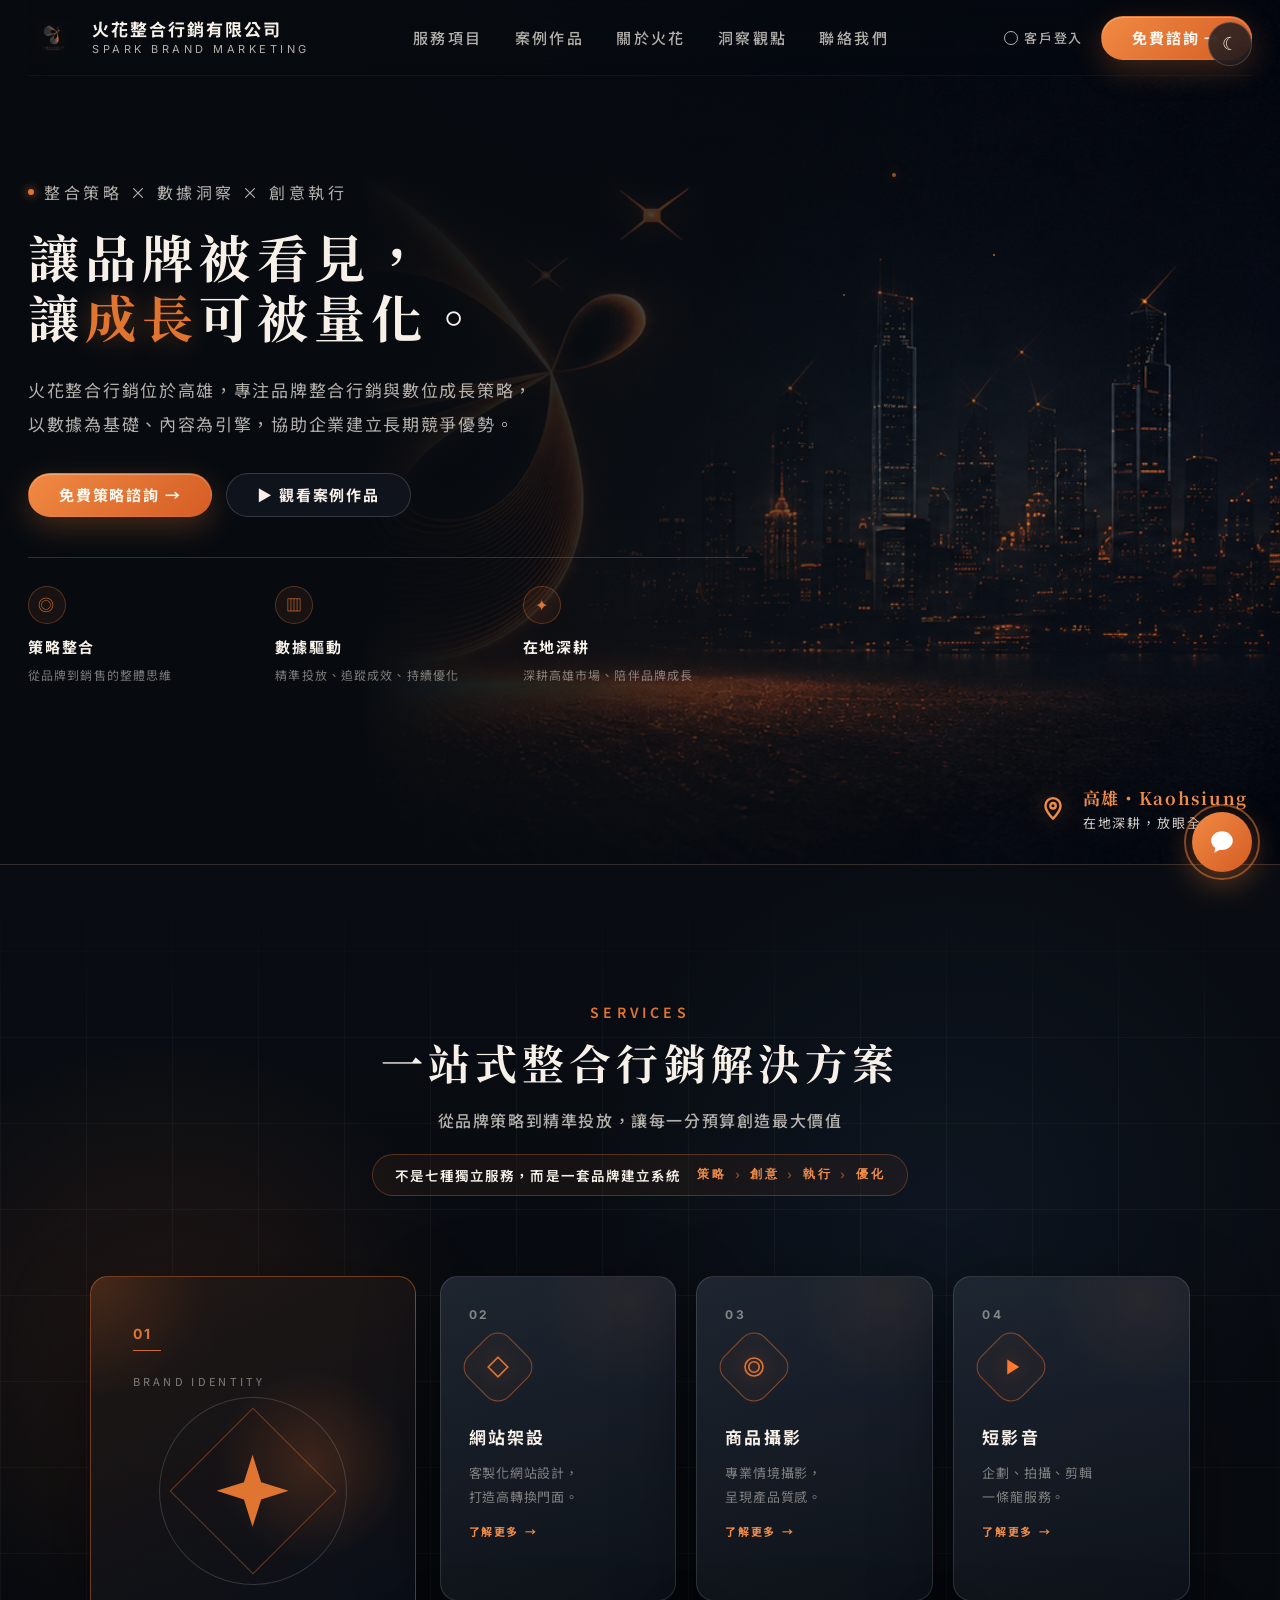
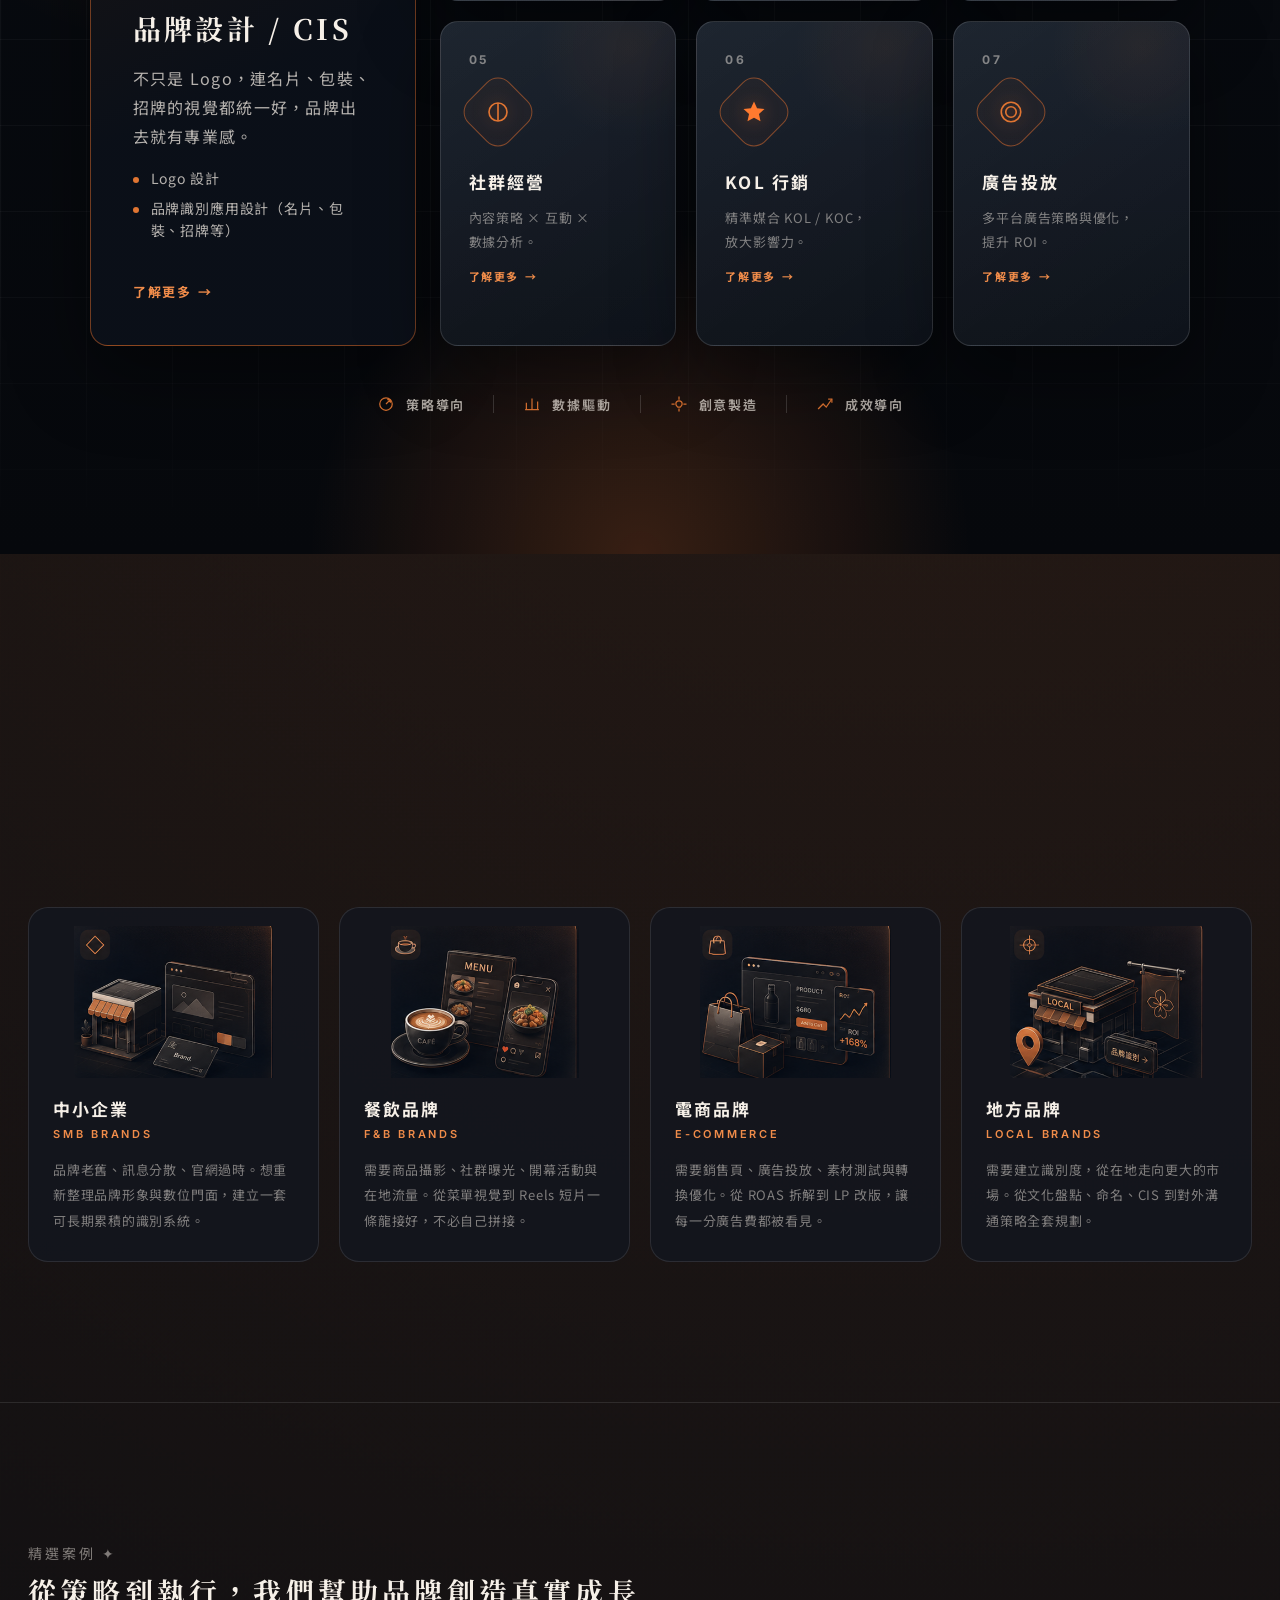
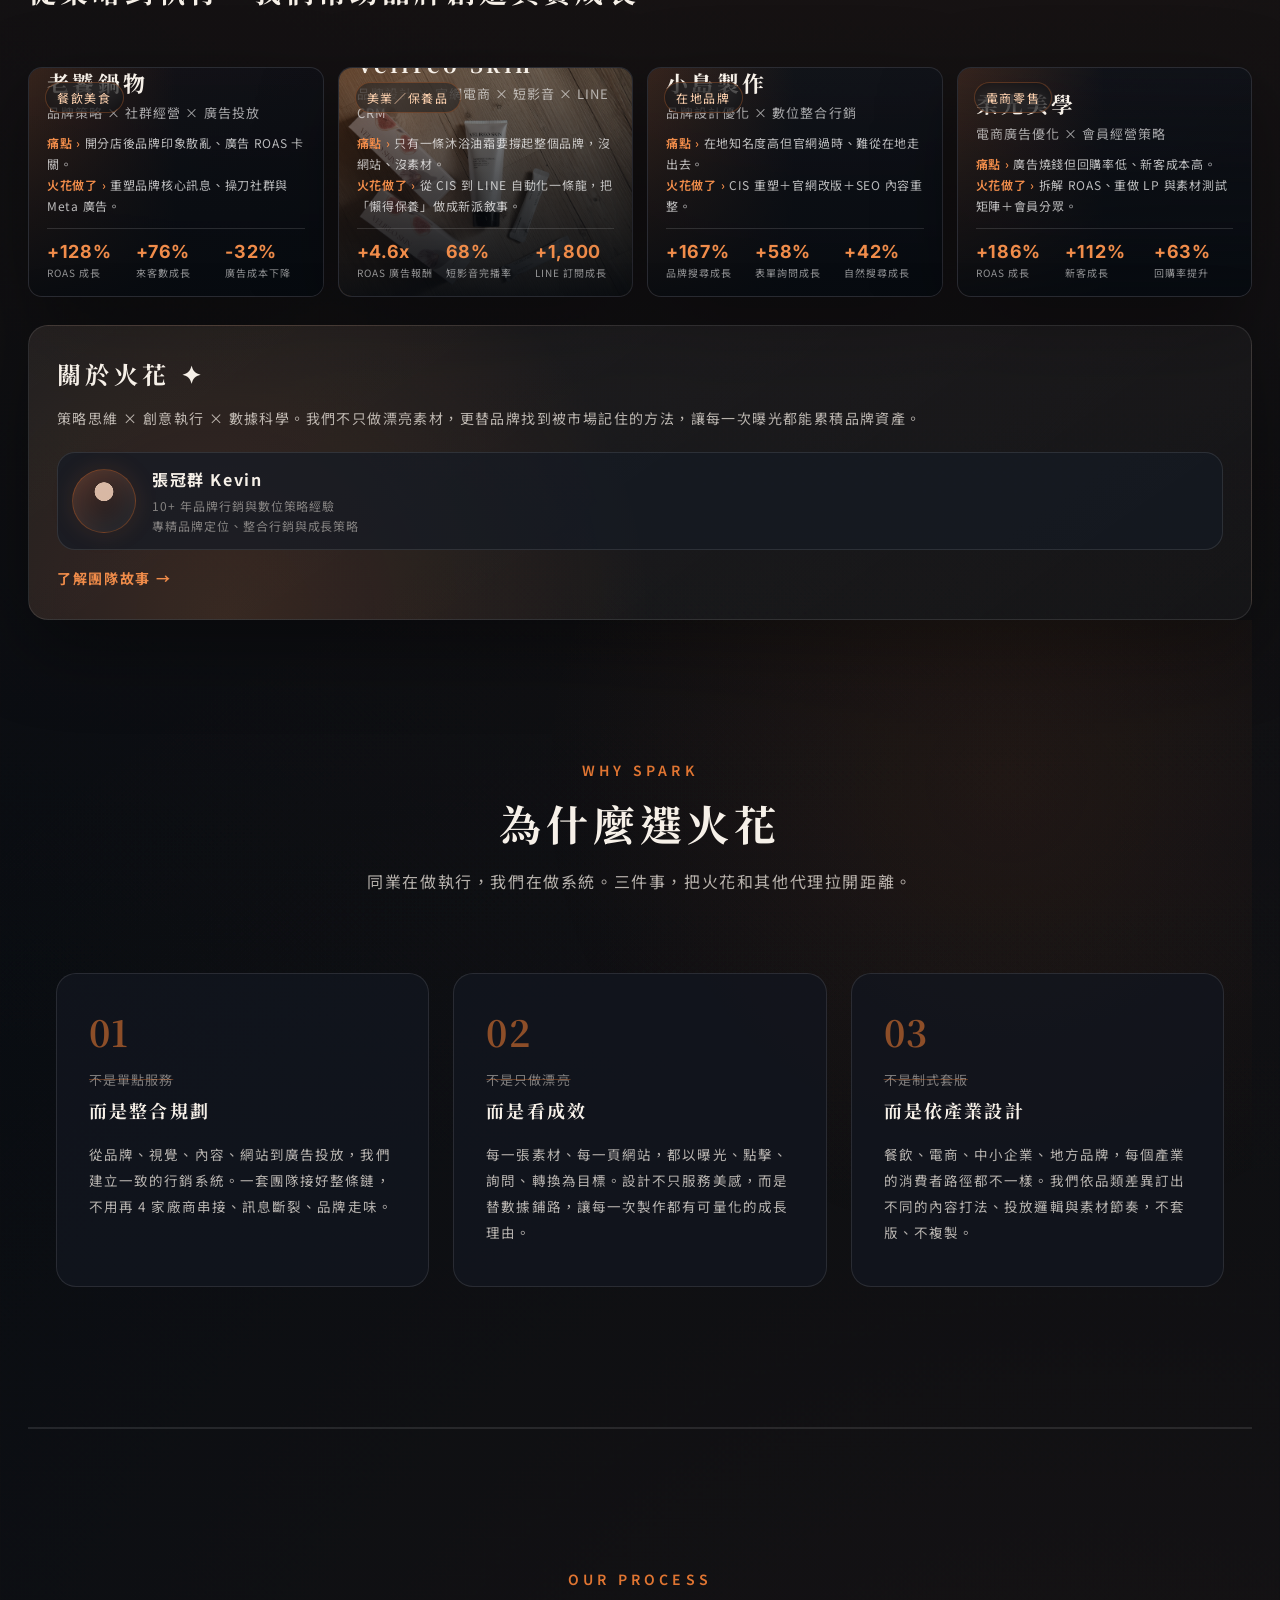
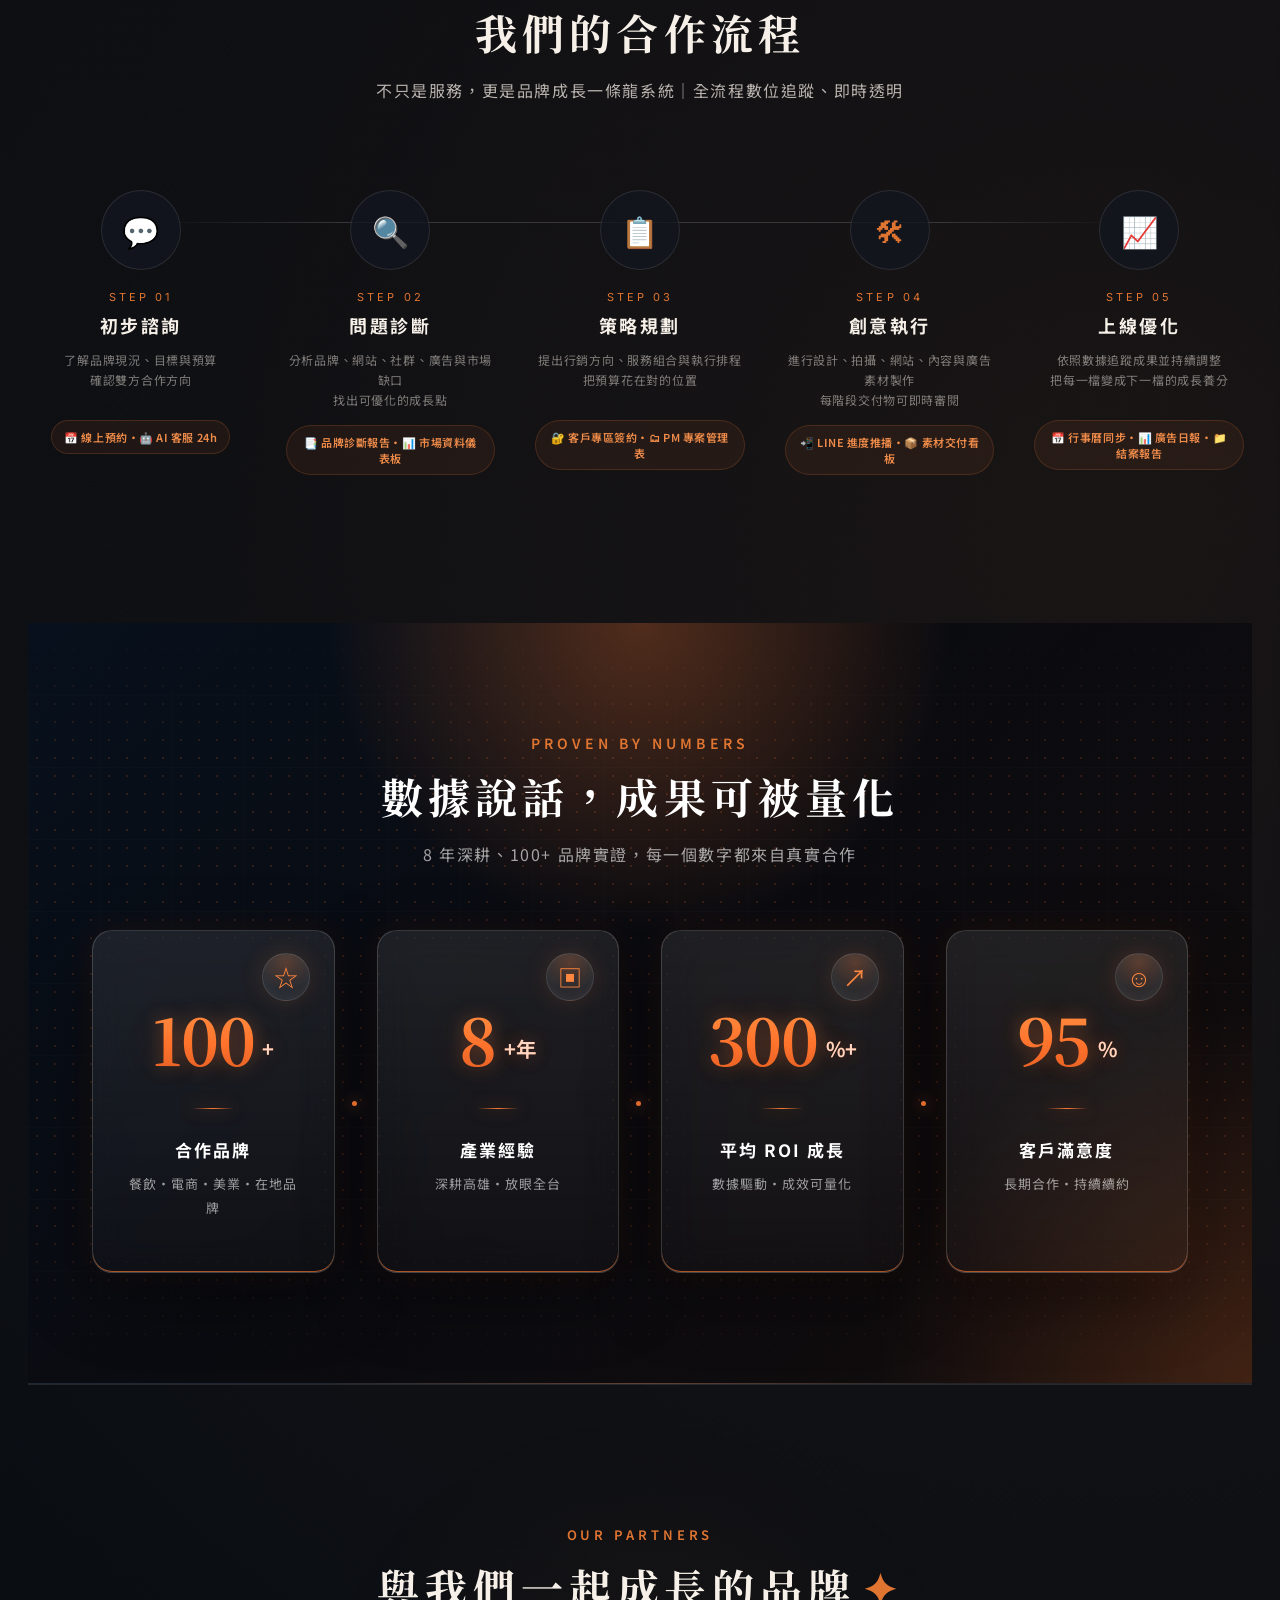
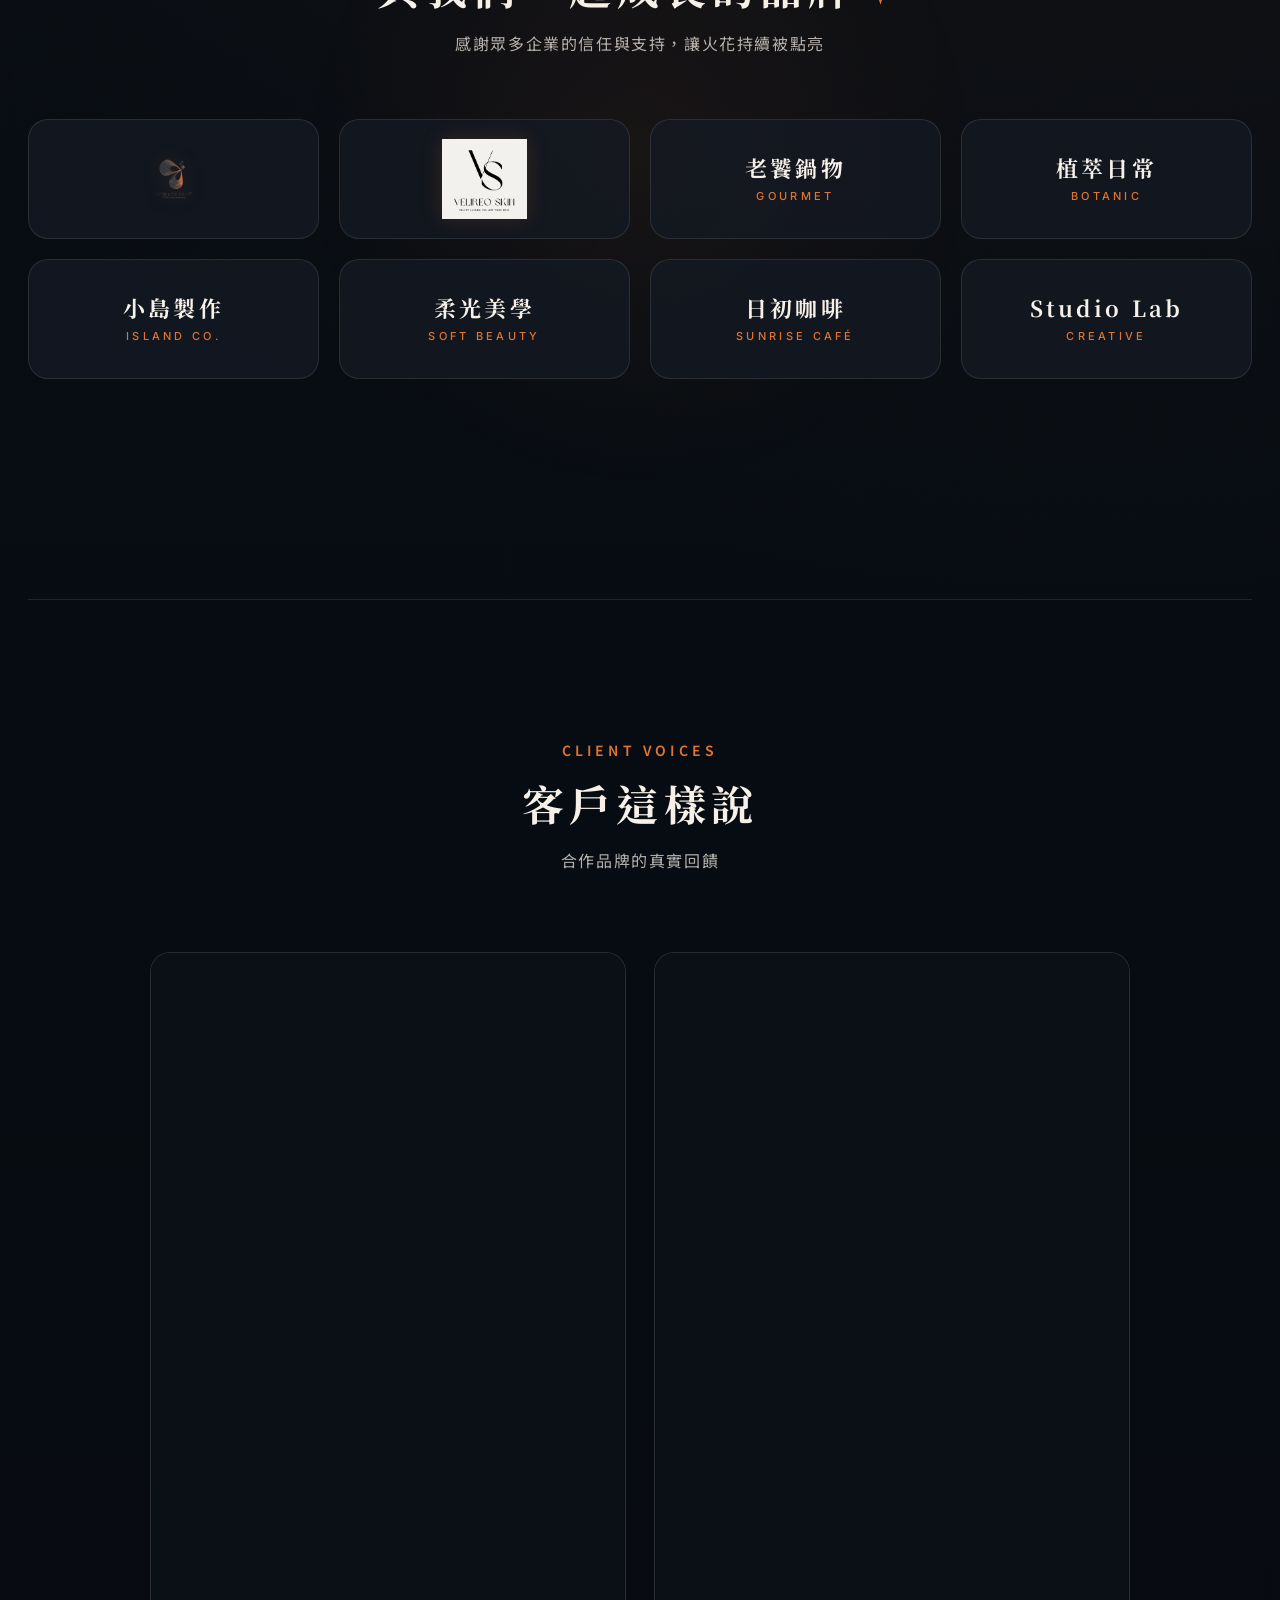
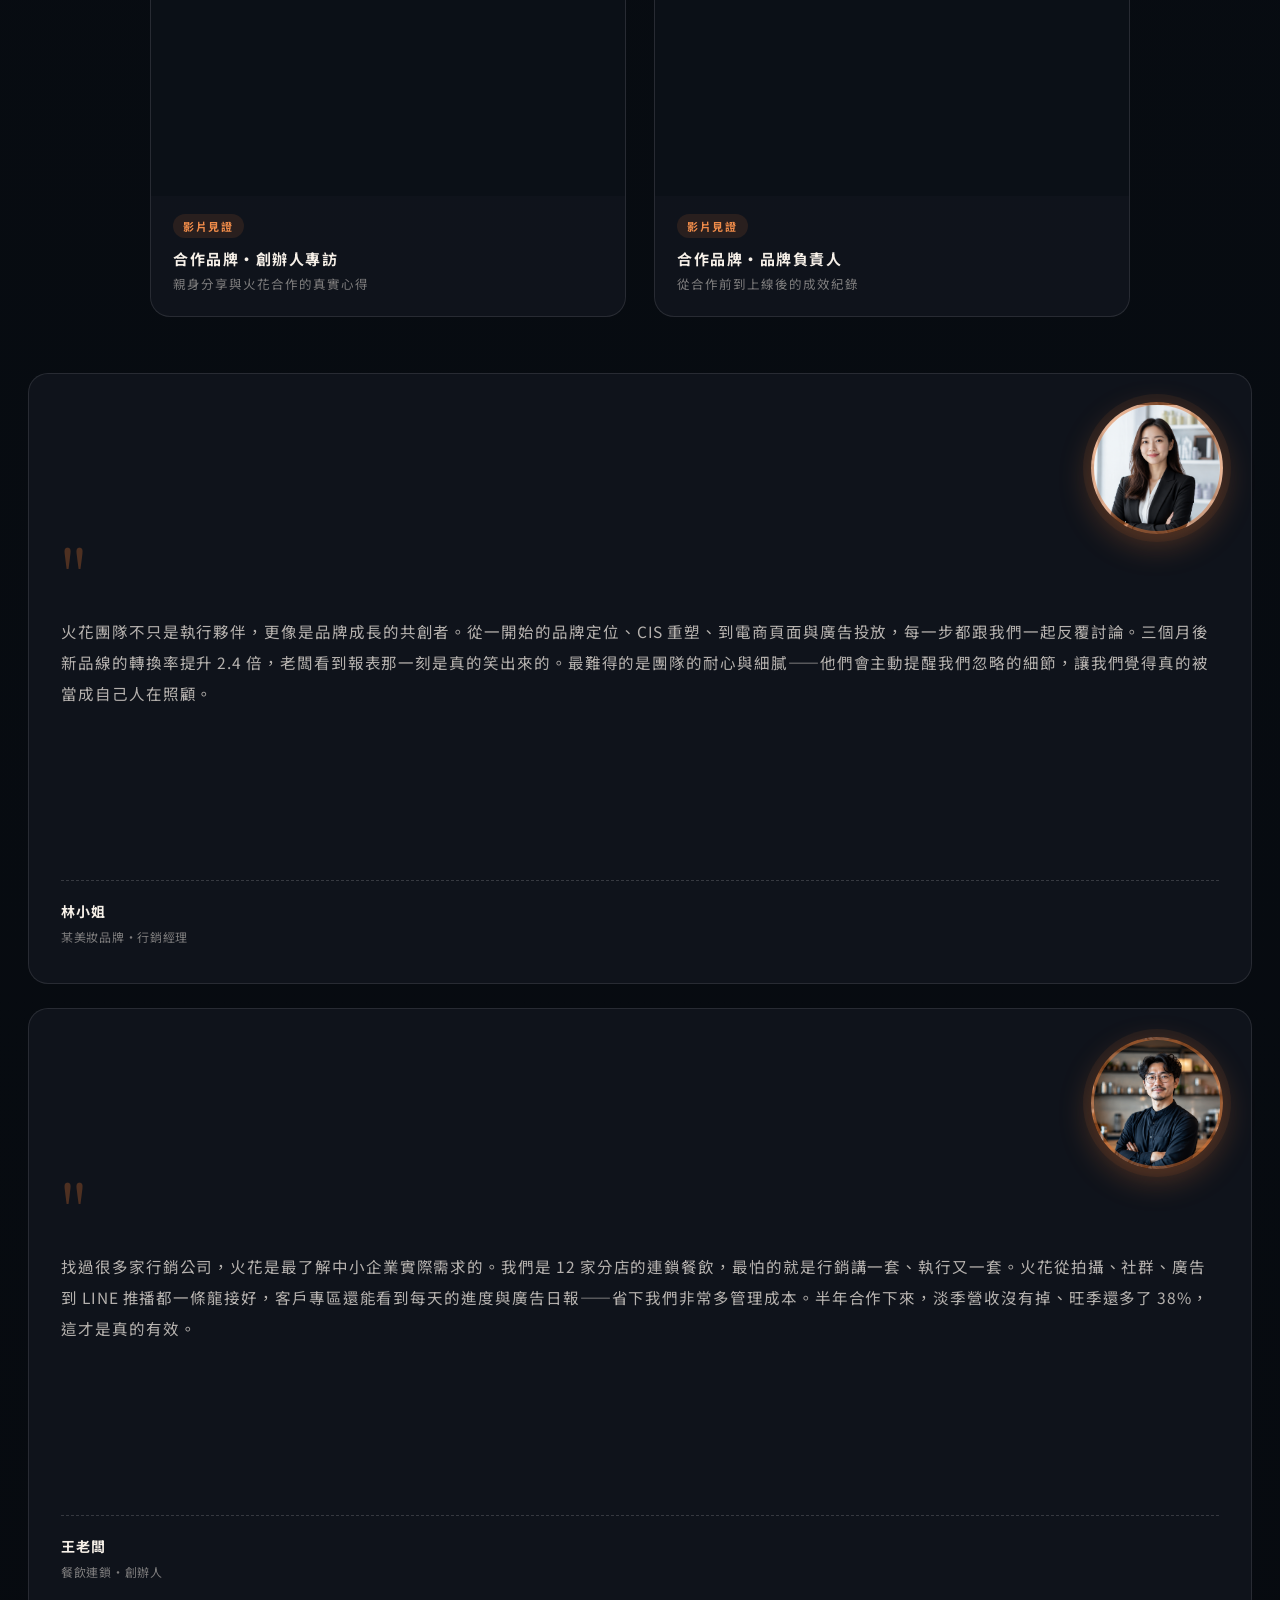
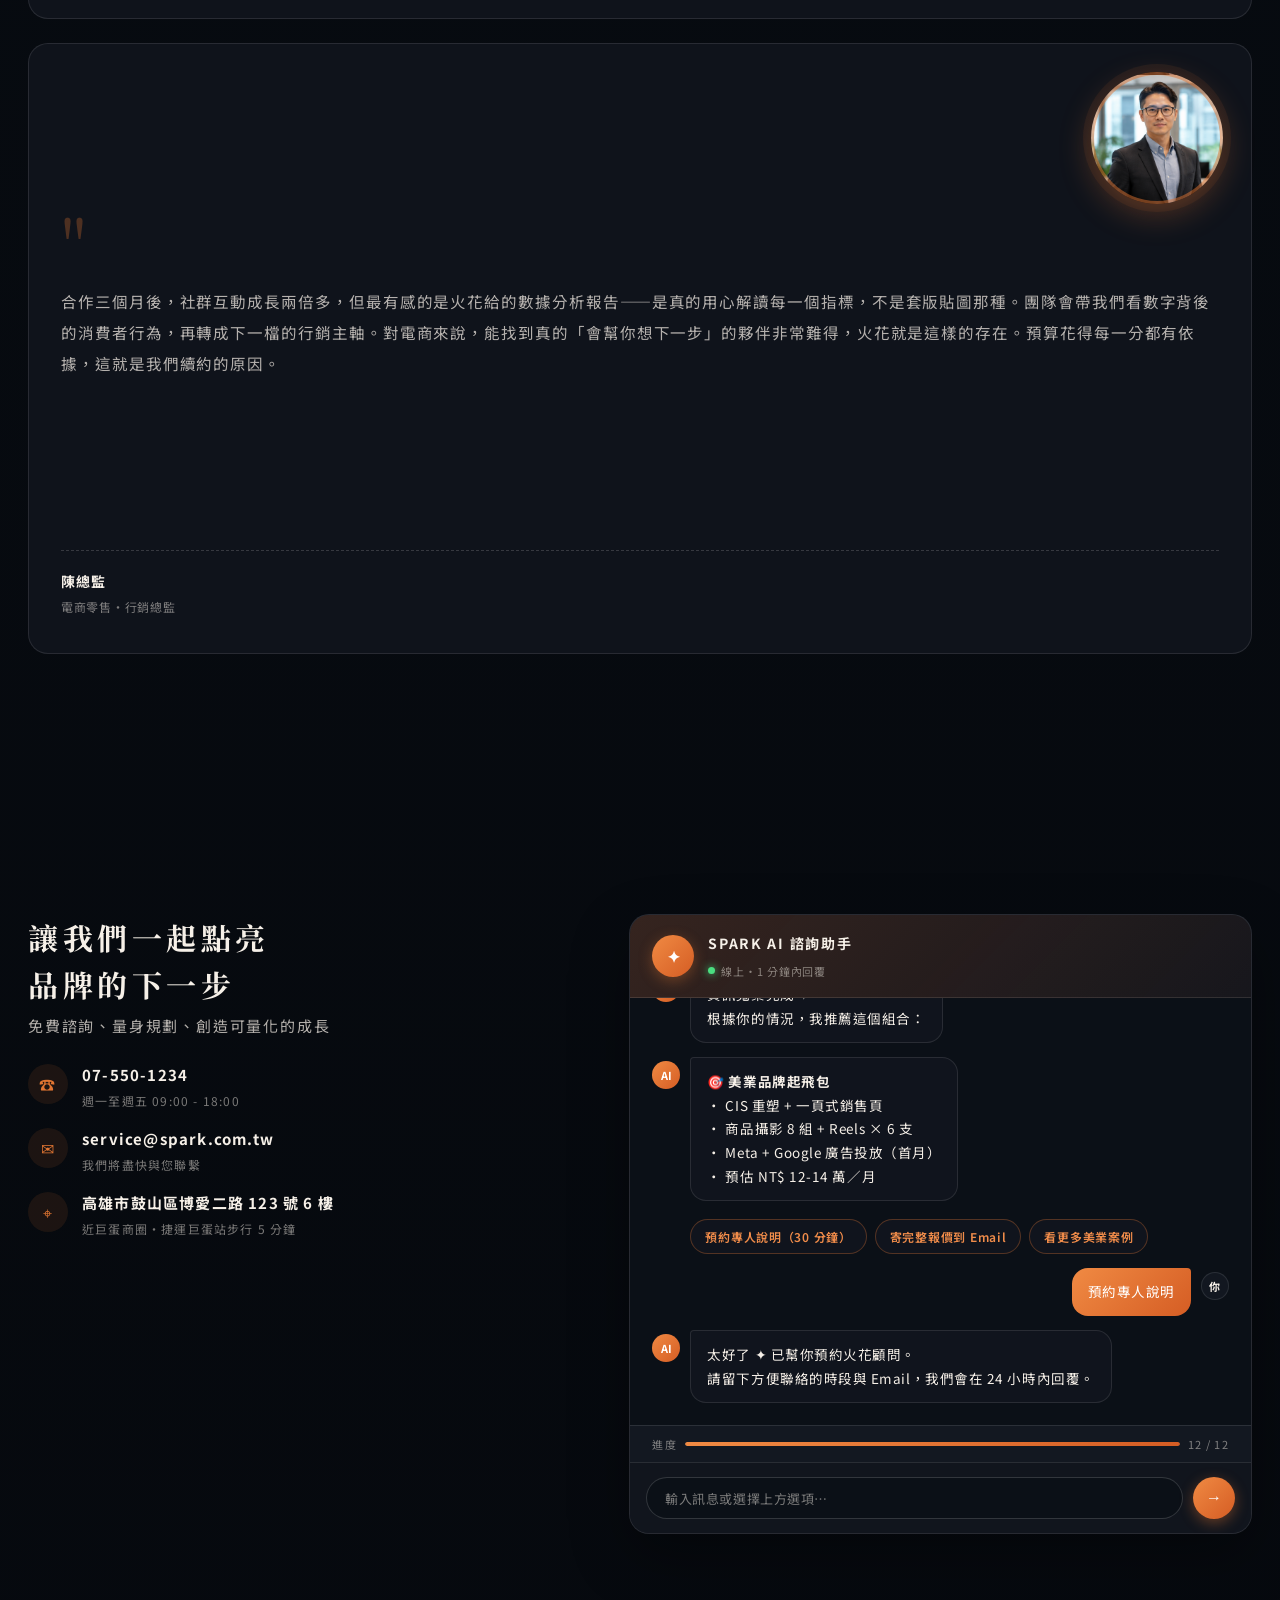
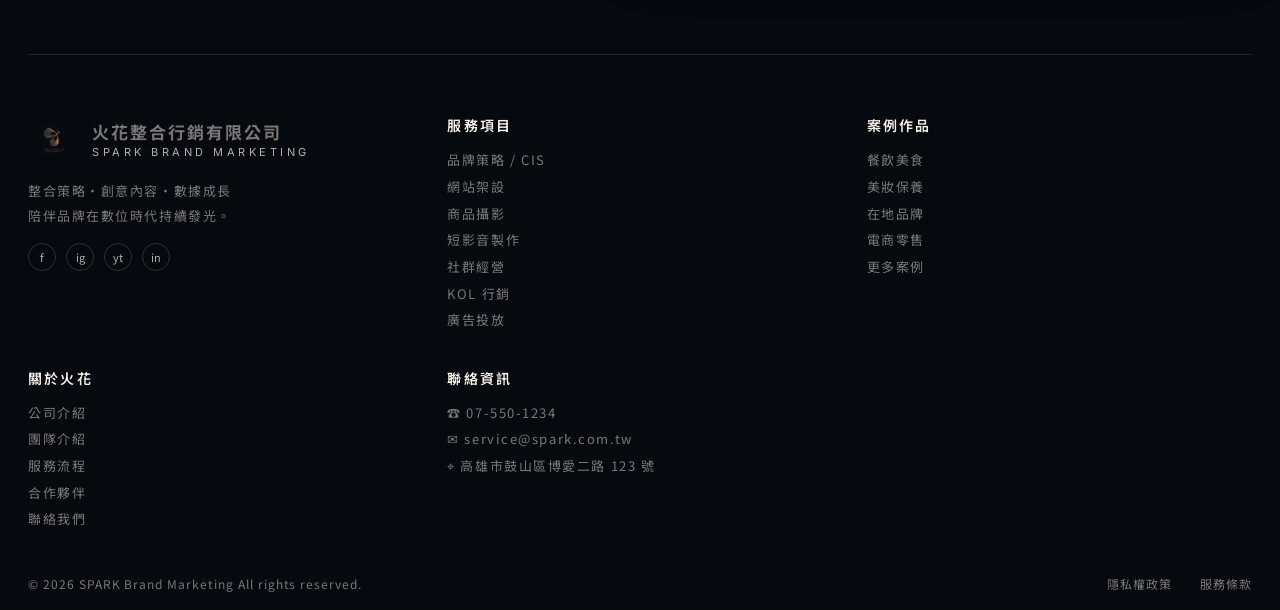
==== index.html @ 4edcf340 "Initial prototype: 5 pages + assets Homepage, services, case study (Velireo), customer portal, and a" ====
<!DOCTYPE html>
<html lang="zh-Hant" data-theme="dark">
<head>
  <meta charset="UTF-8" />
  <meta name="viewport" content="width=device-width, initial-scale=1.0" />
  <title>火花整合行銷有限公司｜SPARK Brand Marketing</title>
  <link rel="preconnect" href="https://fonts.googleapis.com">
  <link rel="preconnect" href="https://fonts.gstatic.com" crossorigin>
  <link href="https://fonts.googleapis.com/css2?family=Noto+Serif+TC:wght@500;600;700;800&family=Noto+Sans+TC:wght@300;400;500;600;700&family=Inter:wght@400;500;600;700&display=swap" rel="stylesheet">
  <style>
    /* ===== Dark theme (default) ===== */
    :root {
      --bg: #070b10;
      --bg-2: #0b1017;
      --card: rgba(18, 23, 31, 0.78);
      --card-2: rgba(21, 27, 36, 0.72);
      --line: rgba(255, 255, 255, 0.10);
      --line-strong: rgba(255, 255, 255, 0.16);
      --text: #f6f0e8;
      --text-soft: rgba(246, 240, 232, 0.72);
      --text-muted: rgba(246, 240, 232, 0.48);
      --orange: #e07532;
      --orange-2: #f08c4a;
      --orange-deep: #b94f1f;
      --amber: #ffc07a;
      --glow: rgba(224, 117, 50, 0.42);
      --radius: 20px;
      --radius-sm: 14px;
      --shadow: 0 26px 80px rgba(0, 0, 0, .38);
      --container: 1700px;
      --body-bg: radial-gradient(circle at 72% 13%, rgba(224, 117, 50, .16), transparent 28%),
        radial-gradient(circle at 86% 45%, rgba(224, 117, 50, .08), transparent 26%),
        linear-gradient(180deg, #06090e 0%, #080d13 52%, #06090e 100%);
      --grid-color-1: rgba(255,255,255,.04);
      --grid-color-2: rgba(255,255,255,.035);
    }

    /* ===== Light theme（嚴格依火花設計規範）===== */
    :root[data-theme="light"] {
      --bg: #FFF8EF;
      --bg-2: #F7F0E7;
      --card: #FFFFFF;
      --card-2: #FFF4E8;
      --line: #E7DDD4;
      --line-strong: #D8C8BA;
      --text: #1F1F1F;
      --text-soft: #5F5750;
      --text-muted: #8B8178;
      --orange: #E07532;
      --orange-2: #C65F2B;
      --orange-deep: #B85A20;
      --amber: #F3E3D2;
      --glow: rgba(224, 117, 50, 0.20);
      --shadow: 0 10px 30px rgba(31, 31, 31, .08);
      --body-bg: linear-gradient(180deg, #FFF8EF 0%, #F7F0E7 60%, #F2EAE0 100%);
      --grid-color-1: rgba(31,31,31,.03);
      --grid-color-2: rgba(31,31,31,.025);
    }

    * { box-sizing: border-box; margin: 0; padding: 0; }

    html, body {
      width: 100%;
      min-height: 100%;
      background: var(--bg);
      color: var(--text);
      font-family: "Noto Sans TC", "Inter", sans-serif;
      overflow-x: hidden;
      transition: background 0.4s ease, color 0.4s ease;
    }

    body { position: relative; background: var(--body-bg); }

    body::before {
      content: ""; position: fixed; inset: 0;
      pointer-events: none; opacity: .33;
      mix-blend-mode: screen;
      background-image:
        linear-gradient(var(--grid-color-1) 1px, transparent 1px),
        linear-gradient(90deg, var(--grid-color-2) 1px, transparent 1px);
      background-size: 64px 64px;
      mask-image: radial-gradient(circle at 50% 20%, #000 0%, transparent 70%);
      z-index: 0;
    }

    .page { position: relative; z-index: 1; min-height: 100vh; }
    .container { width: min(calc(100% - 120px), var(--container)); margin: 0 auto; }

    /* ===== Theme Toggle ===== */
    .theme-toggle {
      position: fixed; top: 22px; right: 28px; z-index: 200;
      width: 44px; height: 44px; border-radius: 50%;
      border: 1px solid var(--line-strong); background: var(--card);
      color: var(--text); cursor: pointer;
      display: grid; place-items: center; font-size: 18px;
      transition: all .25s ease; backdrop-filter: blur(10px);
    }

    .theme-toggle:hover { border-color: var(--orange); color: var(--orange); transform: rotate(15deg); }

    /* ===== Header ===== */
    .header {
      height: 76px; display: flex;
      align-items: center; justify-content: space-between;
      position: sticky; top: 0; z-index: 100;
      backdrop-filter: blur(14px);
      -webkit-backdrop-filter: blur(14px);
      background: linear-gradient(180deg, color-mix(in srgb, var(--bg) 35%, transparent) 0%, color-mix(in srgb, var(--bg) 0%, transparent) 100%);
      border-bottom: 1px solid color-mix(in srgb, var(--line) 40%, transparent);
    }
    .header.is-scrolled {
      background: color-mix(in srgb, var(--bg) 78%, transparent);
      border-bottom-color: var(--line);
    }

    .brand { display: flex; align-items: center; gap: 14px; min-width: 280px; text-decoration: none; color: inherit; }
    .brand-mark { width: 50px; height: 50px; position: relative; border-radius: 14px; display: grid; place-items: center; overflow: hidden; }
    .brand-mark img { width: 100%; height: 100%; object-fit: contain; filter: drop-shadow(0 0 12px rgba(224,117,50,.22)); }
    .brand-text strong { display: block; font-size: 17px; letter-spacing: .12em; font-weight: 700; line-height: 1.15; }
    .brand-text span { display: block; margin-top: 4px; font-family: "Inter", sans-serif; font-size: 11px; letter-spacing: .32em; color: var(--text-soft); text-transform: uppercase; }

    .nav { display: flex; align-items: center; gap: 68px; color: var(--text-soft); font-size: 15px; letter-spacing: .16em; font-weight: 500; }
    .nav a { color: inherit; text-decoration: none; position: relative; white-space: nowrap; }
    .nav a:hover { color: var(--orange-2); }
    .nav a.active { color: var(--orange-2); }
    .nav a.active::after {
      content: ""; position: absolute; left: 50%; bottom: -22px;
      width: 42px; height: 2px; transform: translateX(-50%);
      border-radius: 10px; background: var(--orange);
      box-shadow: 0 0 14px var(--glow);
    }

    .header-cta { min-width: 260px; display: flex; align-items: center; justify-content: flex-end; gap: 18px; }
    .portal-link {
      color: var(--text-soft); text-decoration: none;
      font-size: 13px; letter-spacing: .14em; font-weight: 500;
      display: inline-flex; align-items: center; gap: 6px;
      transition: color .2s;
    }
    .portal-link::before {
      content: ""; width: 12px; height: 12px;
      border: 1px solid currentColor; border-radius: 50%;
      box-shadow: inset 0 0 0 2px transparent;
    }
    .portal-link:hover { color: var(--orange-2); }

    .btn {
      height: 44px; border-radius: 999px; padding: 0 30px;
      border: 1px solid transparent; display: inline-flex;
      align-items: center; justify-content: center; gap: 10px;
      font-size: 15px; font-weight: 700; letter-spacing: .12em;
      color: #fff8f1; text-decoration: none; cursor: pointer;
      transition: .25s ease;
    }

    .btn-primary {
      background: linear-gradient(135deg, #f08a43 0%, #d55d24 100%);
      box-shadow: 0 10px 30px rgba(224,117,50,.28), inset 0 1px 0 rgba(255,255,255,.28);
    }

    .btn-primary:hover { transform: translateY(-2px); box-shadow: 0 16px 44px rgba(224,117,50,.38); }

    .btn-outline {
      border-color: var(--line-strong); color: var(--text);
      background: var(--card); backdrop-filter: blur(12px);
    }

    .btn-outline:hover { border-color: rgba(224,117,50,.5); color: var(--orange-2); }

    /* ===== HERO（圖當整個 section 背景，左側漸層融入）===== */
    .hero {
      position: relative;
      margin-top: -76px;
      padding: 176px 0 120px;
      overflow: hidden;
      border-bottom: 1px solid var(--line);
      min-height: 796px;
      background-image: url('assets/hero-bg.png');
      background-size: cover;
      background-position: center right;
      background-repeat: no-repeat;
    }

    :root[data-theme="light"] .hero {
      background-image: url('assets/hero-bg-light.png');
    }

    /* 左→右強漸層,左側純色慢慢融入圖片 */
    .hero::after {
      content: '';
      position: absolute;
      inset: 0;
      background: linear-gradient(90deg,
        var(--bg) 0%,
        var(--bg) 28%,
        rgba(7,11,16,.85) 45%,
        rgba(7,11,16,.55) 60%,
        rgba(7,11,16,.25) 75%,
        rgba(7,11,16,0) 100%);
      z-index: 1;
    }

    :root[data-theme="light"] .hero::after {
      background: linear-gradient(90deg,
        var(--bg) 0%,
        var(--bg) 28%,
        rgba(255,252,250,.92) 45%,
        rgba(255,252,250,.65) 60%,
        rgba(255,252,250,.3) 75%,
        rgba(255,252,250,0) 100%);
    }

    .hero .container {
      position: relative;
      z-index: 2;
    }

    .hero-grid {
      display: grid;
      grid-template-columns: 1fr 1fr;
      gap: 60px;
      align-items: center;
      min-height: 500px;
    }

    .hero-copyblock { max-width: 720px; }
    .hero-image-spacer { display: block; }

    /* 高雄定位浮動標籤（範例風格：右下、簡潔、icon 圓 + 雙行文字） */
    .location-badge {
      position: absolute;
      bottom: 48px; right: 56px;
      display: flex; gap: 16px; align-items: center;
      background: transparent;
      border: none;
      padding: 0;
      z-index: 4;
    }

    .location-badge .pin {
      width: 28px; height: 28px;
      color: var(--orange-2);
      display: grid; place-items: center;
      flex-shrink: 0;
      filter: drop-shadow(0 0 12px rgba(224,117,50,.45));
    }
    .location-badge .pin svg { width: 26px; height: 26px; }

    .location-badge .info {
      display: flex; flex-direction: column;
      line-height: 1.4;
    }

    .location-badge .info b {
      font-size: 17px; font-weight: 700;
      color: var(--orange-2);
      letter-spacing: .1em;
      font-family: "Noto Serif TC", serif;
    }

    .location-badge .info span {
      font-size: 13px; color: var(--text);
      letter-spacing: .15em;
      margin-top: 4px;
      opacity: 0.85;
    }

    @media (max-width: 1280px) {
      .location-badge { bottom: 32px; right: 32px; }
    }

    .eyebrow {
      display: inline-flex; align-items: center; gap: 10px;
      font-size: 16px; letter-spacing: .22em;
      color: var(--text-soft); margin-bottom: 22px;
    }

    .eyebrow .dot {
      width: 6px; height: 6px; border-radius: 50%;
      background: var(--orange);
      box-shadow: 0 0 10px var(--orange);
    }

    .hero-title {
      font-family: "Noto Serif TC", serif;
      font-weight: 700;
      font-size: clamp(40px, 4vw, 72px);
      line-height: 1.18;
      letter-spacing: .12em;
    }

    .hero-title em { font-style: normal; color: var(--orange); text-shadow: 0 0 24px rgba(224,117,50,.4); }

    .hero-copy {
      width: min(620px, 100%); margin-top: 26px;
      font-size: 17px; line-height: 2;
      letter-spacing: .1em; color: var(--text-soft);
    }

    .hero-cta-row { display: flex; gap: 14px; margin-top: 32px; flex-wrap: wrap; }

    .hero-points {
      display: grid; grid-template-columns: repeat(3, 1fr);
      gap: 22px; margin-top: 40px;
      padding-top: 28px; border-top: 1px solid var(--line-strong);
    }

    .point { display: flex; flex-direction: column; gap: 8px; color: var(--text-soft); font-size: 14px; letter-spacing: .08em; }
    .point .ico {
      width: 38px; height: 38px; border-radius: 999px;
      display: grid; place-items: center; color: var(--orange);
      border: 1px solid rgba(224,117,50,.32);
      background: rgba(224,117,50,.08);
      font-size: 16px; margin-bottom: 4px;
    }
    .point b { color: var(--text); font-size: 15px; font-weight: 700; letter-spacing: .12em; }
    .point span { font-size: 12px; line-height: 1.6; color: var(--text-muted); }

    /* ===== STATS（玻璃卡片版）===== */
    .stats-section {
      position: relative;
      width: 100%;
      overflow: hidden;
      padding: 110px 5vw;
      background:
        radial-gradient(circle at 50% 0%, rgba(231, 112, 45, 0.32), transparent 32%),
        radial-gradient(circle at 100% 100%, rgba(231, 112, 45, 0.22), transparent 26%),
        linear-gradient(135deg, #07101c 0%, #0a0b10 45%, #120c0c 100%);
      border-bottom: 1px solid var(--line);
    }
    :root[data-theme="light"] .stats-section {
      background:
        radial-gradient(circle at 50% 0%, rgba(231, 112, 45, 0.18), transparent 32%),
        radial-gradient(circle at 100% 100%, rgba(231, 112, 45, 0.10), transparent 26%),
        linear-gradient(135deg, #FFF8EF 0%, #F7F0E7 100%);
    }
    .stats-bg {
      position: absolute; inset: 0; pointer-events: none; opacity: 0.45;
      background-image:
        linear-gradient(rgba(255,255,255,0.035) 1px, transparent 1px),
        linear-gradient(90deg, rgba(255,255,255,0.035) 1px, transparent 1px),
        radial-gradient(circle, rgba(255,123,55,0.35) 1px, transparent 1px);
      background-size: 72px 72px, 72px 72px, 18px 18px;
      mask-image: linear-gradient(to bottom, transparent 0%, black 18%, black 78%, transparent 100%);
      -webkit-mask-image: linear-gradient(to bottom, transparent 0%, black 18%, black 78%, transparent 100%);
    }
    :root[data-theme="light"] .stats-bg {
      opacity: 0.35;
      background-image:
        linear-gradient(rgba(31,31,31,0.05) 1px, transparent 1px),
        linear-gradient(90deg, rgba(31,31,31,0.05) 1px, transparent 1px),
        radial-gradient(circle, rgba(224,117,50,0.28) 1px, transparent 1px);
    }
    .stats-head {
      position: relative; z-index: 2;
      max-width: 880px; margin: 0 auto 64px;
      text-align: center;
    }
    .stats-head .section-title-big { color: #ffffff; }
    .stats-head .section-subtitle { color: rgba(255,255,255,.62); }
    :root[data-theme="light"] .stats-head .section-title-big { color: var(--text); }
    :root[data-theme="light"] .stats-head .section-subtitle { color: var(--text-soft); }
    .stats-container {
      position: relative; z-index: 2;
      max-width: 1680px; margin: 0 auto;
      display: grid; grid-template-columns: repeat(4, 1fr); gap: 42px;
    }
    .stat-card {
      position: relative; min-height: 320px; padding: 68px 36px 52px;
      text-align: center; border-radius: 20px;
      background: linear-gradient(180deg, rgba(255,255,255,0.085) 0%, rgba(255,255,255,0.025) 100%);
      border: 1px solid rgba(255,255,255,0.16);
      box-shadow:
        inset 0 -1px 0 rgba(255,122,52,0.65),
        0 22px 70px rgba(0,0,0,0.45),
        0 0 34px rgba(255,113,41,0.08);
      backdrop-filter: blur(18px);
      -webkit-backdrop-filter: blur(18px);
      transition: transform .35s ease, border-color .35s ease, box-shadow .35s ease;
    }
    :root[data-theme="light"] .stat-card {
      background: linear-gradient(180deg, rgba(255,255,255,0.95) 0%, rgba(255,244,232,0.85) 100%);
      border: 1px solid var(--line);
      box-shadow:
        inset 0 -1px 0 rgba(224,117,50,0.55),
        0 18px 50px rgba(31,31,31,0.06),
        0 0 28px rgba(224,117,50,0.06);
    }
    .stat-card:hover {
      transform: translateY(-8px);
      border-color: rgba(255,128,56,0.45);
      box-shadow:
        inset 0 -1px 0 rgba(255,122,52,0.95),
        0 28px 90px rgba(0,0,0,0.55),
        0 0 48px rgba(255,113,41,0.18);
    }
    .stat-icon {
      position: absolute; top: 22px; right: 24px;
      width: 48px; height: 48px; border-radius: 50%;
      display: grid; place-items: center;
      font-size: 24px; color: #ff873f;
      background:
        radial-gradient(circle at 50% 20%, rgba(255,122,52,0.22), transparent 62%),
        rgba(255,255,255,0.055);
      border: 1px solid rgba(255,255,255,0.13);
      box-shadow: inset 0 0 18px rgba(255,255,255,0.06), 0 0 24px rgba(255,122,52,0.14);
    }
    :root[data-theme="light"] .stat-icon {
      color: var(--orange-2);
      background:
        radial-gradient(circle at 50% 20%, rgba(224,117,50,0.18), transparent 62%),
        rgba(255,255,255,0.85);
      border: 1px solid var(--line);
    }
    .stat-number {
      font-family: "Noto Serif TC", Georgia, serif;
      font-size: 64px;
      line-height: 1.05; font-weight: 700; letter-spacing: -0.02em;
      padding: 6px 0;
      color: #ff8138;
      text-shadow: 0 0 18px rgba(255,126,52,0.36), 0 0 42px rgba(255,126,52,0.14);
      background: linear-gradient(180deg, #ff9b4c 0%, #ff742e 56%, #df5c24 100%);
      -webkit-background-clip: text;
      -webkit-text-fill-color: transparent;
      background-clip: text;
    }
    .stat-number span {
      margin-left: 8px; font-size: 0.32em; letter-spacing: 0;
      color: rgba(255,255,255,0.7);
      -webkit-text-fill-color: rgba(255,255,255,0.72);
      vertical-align: middle;
      font-family: "Noto Sans TC", "PingFang TC", "Microsoft JhengHei", sans-serif;
      font-weight: 600;
    }
    :root[data-theme="light"] .stat-number span {
      color: var(--text-soft);
      -webkit-text-fill-color: var(--text-soft);
    }
    .stat-line {
      width: 42px; height: 1px; margin: 30px auto 28px;
      background: linear-gradient(90deg, transparent, #ff7a32, transparent);
      box-shadow: 0 0 16px rgba(255,122,50,0.65);
    }
    .stat-card h3 {
      margin: 0 0 10px;
      font-family: "Noto Sans TC", "PingFang TC", sans-serif;
      font-size: 17px;
      font-weight: 700; letter-spacing: 0.12em; color: #ffffff;
    }
    :root[data-theme="light"] .stat-card h3 { color: var(--text); }
    .stat-card p {
      margin: 0;
      font-family: "Noto Sans TC", "PingFang TC", sans-serif;
      font-size: 13px;
      line-height: 1.85; letter-spacing: 0.08em;
      color: rgba(255,255,255,0.58);
    }
    :root[data-theme="light"] .stat-card p { color: var(--text-muted); }
    .stat-card:not(:last-child)::after {
      content: ""; position: absolute; right: -23px; top: 50%;
      width: 5px; height: 5px; border-radius: 50%;
      background: #ff7a32; box-shadow: 0 0 14px rgba(255,122,50,0.95);
    }
    @media (max-width: 1180px) {
      .stats-container { grid-template-columns: repeat(2, 1fr); gap: 28px; }
      .stat-card:not(:last-child)::after { display: none; }
    }
    @media (max-width: 640px) {
      .stats-section { padding: 72px 20px; }
      .stats-container { grid-template-columns: 1fr; gap: 22px; }
      .stat-card { min-height: 260px; padding: 58px 28px 42px; }
      .stat-icon { width: 42px; height: 42px; font-size: 20px; }
      .stat-line { margin: 24px auto 24px; }
    }

    /* ===== 一句話定位（3 欄價值）===== */
    .positioning-section { padding: 120px 0; border-bottom: 1px solid var(--line); }
    .positioning-lead {
      max-width: 880px; margin: 0 auto 64px; text-align: center;
      font-family: "Noto Serif TC", serif;
      font-size: 24px; line-height: 1.85;
      letter-spacing: .12em; color: var(--text);
    }
    .positioning-lead em {
      font-style: normal; color: var(--orange);
      background: linear-gradient(120deg, transparent 60%, rgba(224,117,50,.18) 60%);
      padding: 0 4px;
    }
    .positioning-grid {
      display: grid; grid-template-columns: repeat(3, 1fr); gap: 28px;
    }
    .pillar-card {
      background: var(--card); border: 1px solid var(--line);
      border-radius: var(--radius); padding: 36px 32px;
      position: relative; transition: all .3s ease;
    }
    .pillar-card:hover {
      transform: translateY(-4px);
      border-color: rgba(224,117,50,.5);
      box-shadow: 0 16px 40px rgba(224,117,50,.12);
    }
    .pillar-card .pillar-num {
      font-family: "Inter", sans-serif; font-size: 11px;
      letter-spacing: .3em; color: var(--orange); font-weight: 700;
      margin-bottom: 14px;
    }
    .pillar-card h3 {
      font-family: "Noto Serif TC", serif;
      font-size: 22px; letter-spacing: .15em;
      margin-bottom: 14px; color: var(--text);
    }
    .pillar-card p {
      font-size: 13.5px; line-height: 1.95;
      color: var(--text-soft); letter-spacing: .08em;
    }

    /* ===== 適合客戶類型（4 卡片）===== */
    .audience-section { padding: 140px 0; border-bottom: 1px solid var(--line); }
    .audience-grid {
      display: grid; grid-template-columns: repeat(4, 1fr); gap: 20px;
    }
    .audience-card {
      background: var(--card); border: 1px solid var(--line);
      border-radius: var(--radius); padding: 0;
      transition: all .3s ease; position: relative; overflow: hidden;
    }
    .audience-card:hover {
      transform: translateY(-6px);
      border-color: rgba(224,117,50,.5);
      box-shadow: 0 18px 44px rgba(224,117,50,.14);
    }
    .audience-card .aud-illust {
      position: relative;
      aspect-ratio: 1 / 0.6;
      background-size: contain; background-position: center;
      background-repeat: no-repeat;
      margin: 18px 18px 0;
      border-radius: 12px;
    }
    .audience-card .aud-body { padding: 18px 24px 28px; }
    .audience-card h3 {
      font-size: 17px; font-weight: 700; letter-spacing: .12em;
      color: var(--text); margin-bottom: 6px;
    }
    .audience-card .aud-en {
      font-family: "Inter", sans-serif; font-size: 11px;
      letter-spacing: .25em; color: var(--orange-2); font-weight: 600;
      margin-bottom: 16px;
    }
    .audience-card p {
      font-size: 13px; line-height: 1.95;
      color: var(--text-muted); letter-spacing: .06em;
    }
    .audience-quote {
      max-width: 760px; margin: 60px auto 0; text-align: center;
      font-family: "Noto Serif TC", serif;
      font-size: 18px; line-height: 1.95; letter-spacing: .1em;
      color: var(--text-soft); padding: 28px 32px;
      border-top: 1px solid var(--line);
      border-bottom: 1px solid var(--line);
    }

    /* ===== 為什麼選火花（3 大差異化）===== */
    .why-section {
      padding: 140px 0; border-bottom: 1px solid var(--line);
      position: relative; overflow: hidden;
    }
    .why-section::before {
      content: ""; position: absolute; inset: 0; pointer-events: none;
      background: radial-gradient(circle at 80% 20%, rgba(224,117,50,.08), transparent 40%);
    }
    .why-grid {
      display: grid; grid-template-columns: repeat(3, 1fr); gap: 24px;
      position: relative; z-index: 1;
    }
    .why-card {
      background: var(--card); border: 1px solid var(--line);
      border-radius: var(--radius); padding: 40px 32px;
      transition: all .3s ease;
    }
    .why-card:hover {
      transform: translateY(-4px);
      border-color: rgba(224,117,50,.5);
      box-shadow: 0 18px 44px rgba(224,117,50,.12);
    }
    .why-card .why-num {
      font-family: "Noto Serif TC", serif;
      font-size: 36px; color: var(--orange);
      letter-spacing: .04em; line-height: 1;
      margin-bottom: 20px; font-weight: 700;
      opacity: .6;
    }
    .why-card .why-contrast {
      display: flex; flex-direction: column; gap: 8px;
      margin-bottom: 18px;
    }
    .why-card .why-contrast .neg {
      font-size: 13px; color: var(--text-muted);
      letter-spacing: .08em; text-decoration: line-through;
      text-decoration-color: rgba(224,117,50,.4);
    }
    .why-card .why-contrast .pos {
      font-size: 18px; font-weight: 700;
      letter-spacing: .12em; color: var(--text);
      font-family: "Noto Serif TC", serif;
    }
    .why-card p {
      font-size: 13.5px; line-height: 1.95;
      color: var(--text-soft); letter-spacing: .08em;
    }

    /* ===== Section helpers ===== */
    .section-head-center { text-align: center; margin-bottom: 80px; }
    .section-kicker {
      color: var(--orange); font-size: 14px; letter-spacing: .3em;
      font-weight: 600; margin-bottom: 14px; text-transform: uppercase;
    }
    .section-title-big {
      font-family: "Noto Serif TC", serif;
      font-size: 42px; font-weight: 700;
      letter-spacing: .12em; line-height: 1.4;
    }
    .section-subtitle {
      font-size: 16px; color: var(--text-soft);
      letter-spacing: .1em; margin-top: 16px;
    }

    /* ===== 一條龍 4 階段流程（含示意圖）===== */
    .stages-section { padding: 140px 0; border-bottom: 1px solid var(--line); }
    .stages-grid {
      display: grid;
      grid-template-columns: repeat(4, 1fr);
      gap: 24px;
      margin-top: 72px;
    }
    .stage-card {
      background: var(--card);
      border: 1px solid var(--line);
      border-radius: var(--radius);
      overflow: hidden;
      position: relative;
      transition: all .3s ease;
    }
    .stage-card:hover {
      border-color: rgba(224,117,50,.5);
      transform: translateY(-6px);
      box-shadow: 0 20px 50px rgba(224,117,50,.15);
    }
    .stage-card .stage-thumb {
      aspect-ratio: 16/10;
      background-size: cover;
      background-position: center;
      position: relative;
      filter: saturate(.85) brightness(.7);
    }
    .stage-card .stage-thumb::after {
      content: '';
      position: absolute; inset: 0;
      background: linear-gradient(180deg, transparent 50%, rgba(7,11,16,.9) 100%);
    }
    .stage-card .stage-num-badge {
      position: absolute;
      top: 16px; left: 16px;
      width: 48px; height: 48px;
      border-radius: 50%;
      background: linear-gradient(135deg, #f08a43, #d55d24);
      color: #fff;
      display: grid; place-items: center;
      font-family: "Inter", sans-serif;
      font-size: 18px; font-weight: 700;
      box-shadow: 0 8px 24px rgba(224,117,50,.4);
      z-index: 2;
    }
    .stage-card .stage-body {
      padding: 28px 24px 32px;
    }
    .stage-card .stage-en {
      font-family: "Inter", sans-serif;
      font-size: 11px; color: var(--orange);
      letter-spacing: .25em; margin-bottom: 8px;
      text-transform: uppercase;
    }
    .stage-card h3 {
      font-family: "Noto Serif TC", serif;
      font-size: 24px; font-weight: 700;
      letter-spacing: .12em; margin-bottom: 16px;
    }
    .stage-card .stage-services {
      list-style: none; padding-top: 16px;
      border-top: 1px dashed var(--line-strong);
    }
    .stage-card .stage-services li {
      font-size: 13px; color: var(--text-soft);
      padding: 5px 0; letter-spacing: .08em;
    }
    .stage-card .stage-services li::before {
      content: '— '; color: var(--orange); font-weight: 700;
    }

    /* ===== SERVICES V2（一條龍 featured + 6 子項）===== */
    .services-v2 {
      position: relative; padding: 140px 7vw;
      background:
        radial-gradient(circle at 50% 100%, rgba(255,122,47,.20), transparent 23%),
        radial-gradient(circle at 13% 37%, rgba(255,122,47,.11), transparent 22%),
        radial-gradient(circle at 74% 28%, rgba(53,91,141,.13), transparent 28%),
        linear-gradient(180deg, #090d13 0%, #06080c 100%);
      overflow: hidden;
    }
    :root[data-theme="light"] .services-v2 {
      background:
        radial-gradient(circle at 50% 100%, rgba(224,117,50,.10), transparent 23%),
        radial-gradient(circle at 13% 37%, rgba(224,117,50,.06), transparent 22%),
        linear-gradient(180deg, #FFF8EF 0%, #F7F0E7 100%);
    }
    .services-v2::before {
      content: ""; position: absolute; inset: 0;
      background-image:
        linear-gradient(rgba(255,255,255,.035) 1px, transparent 1px),
        linear-gradient(90deg, rgba(255,255,255,.035) 1px, transparent 1px);
      background-size: 86px 86px;
      mask-image: linear-gradient(to bottom, transparent, #000 16%, #000 78%, transparent);
      -webkit-mask-image: linear-gradient(to bottom, transparent, #000 16%, #000 78%, transparent);
      pointer-events: none;
    }
    :root[data-theme="light"] .services-v2::before {
      background-image:
        linear-gradient(rgba(31,31,31,.05) 1px, transparent 1px),
        linear-gradient(90deg, rgba(31,31,31,.05) 1px, transparent 1px);
    }
    .services-v2 .v2-inner { position: relative; z-index: 1; max-width: 1600px; margin: 0 auto; }
    .services-v2 .v2-header { text-align: center; margin-bottom: 80px; }
    .services-v2 .v2-eyebrow {
      color: var(--orange); font-size: 14px; line-height: 1;
      letter-spacing: .3em; font-weight: 600; margin-bottom: 14px;
      text-transform: uppercase;
    }
    .services-v2 .v2-title {
      font-family: "Noto Serif TC", serif;
      font-size: 42px;
      font-weight: 700; letter-spacing: .12em; line-height: 1.4;
      color: var(--text); margin-bottom: 16px;
    }
    .services-v2 .v2-subtitle {
      color: var(--text-soft); font-size: 16px;
      letter-spacing: .1em; font-weight: 500;
    }
    .services-v2 .v2-onestop {
      display: inline-flex; align-items: center; gap: 16px;
      margin-top: 22px; padding: 10px 22px;
      border: 1px solid rgba(224,117,50,.32);
      border-radius: 999px;
      background: rgba(224,117,50,.06);
      font-size: 13.5px; letter-spacing: .08em;
      color: var(--text);
      font-weight: 600;
    }
    .services-v2 .v2-onestop-flow {
      display: inline-flex; align-items: center; gap: 8px;
      font-family: "Inter", sans-serif;
      font-size: 12px; letter-spacing: .22em;
      color: var(--orange-2);
    }
    .services-v2 .v2-onestop-flow i {
      font-style: normal; color: var(--orange); opacity: .55;
    }
    @media (max-width: 720px) {
      .services-v2 .v2-onestop {
        flex-direction: column; gap: 6px;
        padding: 12px 18px; font-size: 12.5px;
      }
    }
    .services-v2 .v2-lead {
      max-width: 820px; margin: 28px auto 0;
      font-family: "Noto Serif TC", serif;
      font-size: 18px; line-height: 1.95;
      letter-spacing: .12em; color: var(--text);
    }
    .services-v2 .v2-lead em {
      font-style: normal; color: var(--orange);
      background: linear-gradient(120deg, transparent 60%, rgba(224,117,50,.18) 60%);
      padding: 0 4px;
    }
    .services-v2 .v2-layout {
      display: grid; grid-template-columns: 1.02fr 2.35fr;
      gap: 24px; align-items: stretch;
    }
    .services-v2 .v2-card {
      position: relative; min-height: 258px;
      border: 1px solid rgba(255,255,255,.13);
      border-radius: 18px;
      background:
        linear-gradient(145deg, rgba(255,255,255,.055), rgba(255,255,255,.015)),
        radial-gradient(circle at 80% 8%, rgba(255,122,47,.055), transparent 26%),
        linear-gradient(180deg, rgba(18,26,38,.94), rgba(10,15,23,.96));
      box-shadow: 0 26px 80px rgba(0,0,0,.45);
      padding: 30px 28px; overflow: hidden; transition: .35s ease;
    }
    :root[data-theme="light"] .services-v2 .v2-card {
      background: linear-gradient(180deg, #ffffff 0%, #FFF4E8 100%);
      border: 1px solid var(--line);
      box-shadow: 0 18px 50px rgba(31,31,31,.06);
    }
    .services-v2 .v2-card:hover {
      transform: translateY(-6px);
      border-color: rgba(255,122,47,.5);
      box-shadow: 0 34px 90px rgba(0,0,0,.55), 0 0 34px rgba(255,122,47,.11);
    }
    .services-v2 .v2-featured {
      min-height: 548px; padding: 48px 42px;
      border-color: rgba(255,122,47,.42);
      background:
        radial-gradient(circle at 68% 28%, rgba(255,122,47,.18), transparent 18%),
        radial-gradient(circle at 0% 0%, rgba(255,122,47,.18), transparent 16%),
        linear-gradient(155deg, rgba(33,24,20,.93), rgba(11,16,25,.96) 58%);
    }
    :root[data-theme="light"] .services-v2 .v2-featured {
      background:
        radial-gradient(circle at 68% 28%, rgba(224,117,50,.14), transparent 18%),
        radial-gradient(circle at 0% 0%, rgba(224,117,50,.10), transparent 16%),
        linear-gradient(155deg, #FFF4E8 0%, #ffffff 60%);
      border: 1px solid rgba(224,117,50,.35);
    }
    .services-v2 .v2-grid {
      display: grid; grid-template-columns: repeat(3, 1fr); gap: 20px;
    }
    .services-v2 .v2-num {
      position: relative; z-index: 1;
      color: var(--text-muted); font-family: "Inter", Arial, sans-serif;
      font-size: 12px; letter-spacing: .2em; font-weight: 700; margin-bottom: 16px;
    }
    .services-v2 .v2-featured .v2-num {
      color: var(--orange); font-size: 14px; margin-bottom: 8px;
    }
    .services-v2 .v2-line {
      width: 28px; height: 1px; background: var(--orange);
      margin: 0 0 22px; opacity: .9;
    }
    .services-v2 .v2-id {
      position: relative; z-index: 1;
      color: var(--text-muted); font-size: 11px;
      letter-spacing: .3em; margin-bottom: 22px;
    }
    .services-v2 .v2-icon {
      position: relative; z-index: 1;
      width: 58px; height: 58px; display: grid; place-items: center;
      margin-bottom: 28px;
    }
    .services-v2 .v2-icon::before {
      content: ""; position: absolute; inset: 0;
      border: 1px solid rgba(255,122,47,.45);
      border-radius: 16px; transform: rotate(45deg);
      background: rgba(255,122,47,.035);
    }
    .services-v2 .v2-icon svg {
      position: relative; width: 30px; height: 30px;
      fill: none; stroke: var(--orange); stroke-width: 2.2;
      filter: drop-shadow(0 0 9px rgba(255,122,47,.35));
    }
    .services-v2 .v2-featured-icon {
      position: relative; z-index: 1; height: 160px;
      margin: 8px 0 38px; display: grid; place-items: center;
    }
    .services-v2 .v2-featured-icon .v2-diamond {
      width: 118px; height: 118px;
      border: 1px solid rgba(255,122,47,.36);
      transform: rotate(45deg); position: absolute;
    }
    .services-v2 .v2-featured-icon .v2-diamond::before,
    .services-v2 .v2-featured-icon .v2-diamond::after {
      content: ""; position: absolute; inset: -36px;
      border: 1px solid rgba(255,255,255,.08); border-radius: 50%;
    }
    :root[data-theme="light"] .services-v2 .v2-featured-icon .v2-diamond::before,
    :root[data-theme="light"] .services-v2 .v2-featured-icon .v2-diamond::after {
      border-color: rgba(31,31,31,.08);
    }
    .services-v2 .v2-spark {
      position: relative; width: 72px; height: 72px;
      background: var(--orange);
      clip-path: polygon(50% 0%, 62% 38%, 100% 50%, 62% 62%, 50% 100%, 38% 62%, 0% 50%, 38% 38%);
      filter: drop-shadow(0 0 26px rgba(255,122,47,.72));
    }
    .services-v2 .v2-card-title {
      position: relative; z-index: 1;
      font-size: 17px;
      letter-spacing: .12em; font-weight: 700;
      margin-bottom: 12px; color: var(--text);
    }
    .services-v2 .v2-featured .v2-card-title {
      font-size: 28px;
      font-family: "Noto Serif TC", serif;
      font-weight: 700;
      letter-spacing: .12em; line-height: 1.4; margin-bottom: 16px;
    }
    .services-v2 .v2-desc {
      position: relative; z-index: 1;
      color: var(--text-muted); font-size: 13px;
      line-height: 1.85; letter-spacing: .06em; max-width: 360px;
    }
    .services-v2 .v2-featured .v2-desc {
      font-size: 16px; line-height: 1.8;
      color: var(--text-soft); letter-spacing: .08em; margin-bottom: 18px;
    }
    .services-v2 .v2-featured .v2-bullets {
      position: relative; z-index: 1;
      list-style: none; padding: 0; margin: 0 0 56px;
      display: flex; flex-direction: column; gap: 8px;
      max-width: 360px;
    }
    .services-v2 .v2-featured .v2-bullets li {
      font-size: 14px; line-height: 1.55; letter-spacing: .06em;
      color: var(--text-soft);
      padding-left: 18px; position: relative;
    }
    .services-v2 .v2-featured .v2-bullets li::before {
      content: ""; position: absolute; left: 0; top: 9px;
      width: 6px; height: 6px; border-radius: 50%;
      background: var(--orange);
    }
    .services-v2 .v2-more {
      position: relative; z-index: 1;
      display: inline-flex; align-items: center; gap: 6px;
      color: var(--orange-2); font-weight: 700; font-size: 11px;
      letter-spacing: .15em; text-decoration: none; margin-top: 14px;
    }
    .services-v2 .v2-featured .v2-more {
      position: absolute; left: 42px; bottom: 44px; font-size: 13px;
    }
    .services-v2 .v2-more span { transition: .25s ease; }
    .services-v2 .v2-card:hover .v2-more span { transform: translateX(4px); }
    .services-v2 .v2-values {
      display: flex; align-items: center; justify-content: center;
      gap: 28px; margin-top: 48px;
      color: var(--text-soft); font-size: 13px; letter-spacing: .14em; font-weight: 600;
    }
    .services-v2 .v2-value { display: flex; align-items: center; gap: 10px; white-space: nowrap; }
    .services-v2 .v2-value svg {
      width: 20px; height: 20px; stroke: var(--orange); fill: none; stroke-width: 2;
    }
    .services-v2 .v2-divider { width: 1px; height: 18px; background: var(--line-strong); }
    @media (max-width: 1180px) {
      .services-v2 .v2-layout { grid-template-columns: 1fr; }
      .services-v2 .v2-featured { min-height: 430px; }
      .services-v2 .v2-grid { grid-template-columns: repeat(2, 1fr); }
    }
    @media (max-width: 720px) {
      .services-v2 { padding: 80px 20px; }
      .services-v2 .v2-grid { grid-template-columns: 1fr; }
      .services-v2 .v2-featured, .services-v2 .v2-card { min-height: auto; padding: 28px 24px; }
      .services-v2 .v2-featured .v2-more { position: relative; left: auto; bottom: auto; margin-top: 10px; }
      .services-v2 .v2-values { flex-wrap: wrap; gap: 18px 24px; font-size: 14px; }
      .services-v2 .v2-divider { display: none; }
    }

    /* ===== 作品牆 / 視覺長廊 ===== */
    .gallery-section { padding: 140px 0; border-top: 1px solid var(--line); }
    .gallery-grid {
      display: grid;
      grid-template-columns: 1.5fr 1fr 1fr 1fr;
      grid-template-rows: 200px 200px;
      gap: 12px;
      margin-top: 48px;
    }
    .gallery-item {
      position: relative;
      border-radius: var(--radius-sm);
      overflow: hidden;
      background: linear-gradient(135deg, #2C2521, #161616);
      transition: transform .3s ease;
      cursor: pointer;
    }
    .gallery-item:hover { transform: scale(1.02); }
    .gallery-item.large { grid-row: span 2; }
    .gallery-item .img-bg {
      position: absolute; inset: 0;
      background-size: cover;
      background-position: center;
      filter: saturate(.85) brightness(.78);
      transition: transform .5s;
    }
    .gallery-item:hover .img-bg { transform: scale(1.1); }
    .gallery-item::after {
      content: '';
      position: absolute; inset: 0;
      background: linear-gradient(180deg, transparent 50%, rgba(0,0,0,.85) 100%);
    }
    .gallery-item .info {
      position: absolute; bottom: 14px; left: 16px; right: 16px;
      z-index: 2; color: #f6f0e8;
    }
    .gallery-item .info .tag {
      display: inline-block;
      background: rgba(224,117,50,.85); color: white;
      padding: 3px 8px; border-radius: 4px;
      font-size: 10px; letter-spacing: .15em;
      margin-bottom: 6px;
    }
    .gallery-item .info b { display: block; font-size: 14px; letter-spacing: .1em; }

    /* ===== Cases ===== */
    .main { padding: 140px 0 0; }
    .section-head { display: flex; align-items: end; justify-content: space-between; margin-bottom: 56px; }
    .section-kicker-line { color: var(--text-muted); font-size: 14px; letter-spacing: .22em; margin-bottom: 8px; }
    .section-title { font-family: "Noto Serif TC", serif; font-size: 28px; letter-spacing: .15em; font-weight: 700; }
    .section-title .accent { color: var(--orange); margin-left: 6px; }

    .case-layout { display: grid; grid-template-columns: 1fr 360px; gap: 28px; }
    .case-grid { display: grid; grid-template-columns: repeat(4, 1fr); gap: 14px; }

    .case-card {
      min-height: 230px; border: 1px solid var(--line);
      border-radius: var(--radius-sm); overflow: hidden;
      position: relative; background: var(--card); box-shadow: var(--shadow);
    }
    .case-img {
      position: absolute; inset: 0;
      background-size: cover; background-position: center;
      filter: saturate(.82) contrast(1.04) brightness(.78);
      transform: scale(1.02);
    }
    .case-card::after {
      content: ""; position: absolute; inset: 0;
      background: linear-gradient(180deg, rgba(7,11,16,.05) 0%, rgba(7,11,16,.58) 54%, rgba(7,11,16,.92) 100%),
                  linear-gradient(90deg, rgba(224,117,50,.18), transparent 50%);
    }
    .case-content { position: absolute; inset: auto 18px 16px; z-index: 2; color: #f6f0e8; }
    .tag { position: absolute; left: 16px; top: 14px; z-index: 3; padding: 6px 11px; font-size: 12px; letter-spacing: .14em; color: #ffd3b0; border: 1px solid rgba(224,117,50,.3); border-radius: 999px; background: rgba(7,11,16,.46); backdrop-filter: blur(12px); }
    .case-title { font-family: "Noto Serif TC", serif; font-size: 22px; letter-spacing: .15em; margin-bottom: 5px; }
    .case-meta { font-size: 13px; letter-spacing: .08em; color: rgba(255,255,255,.62); margin-bottom: 10px; }
    .case-context { font-size: 12px; line-height: 1.75; letter-spacing: .06em; color: rgba(255,255,255,.72); margin-bottom: 12px; }
    .case-context b { color: var(--orange-2); font-weight: 600; }
    .metrics { display: grid; grid-template-columns: repeat(3, 1fr); border-top: 1px solid rgba(255,255,255,.13); padding-top: 10px; gap: 10px; }
    .metric strong { color: var(--orange-2); font-family: "Inter", sans-serif; font-size: 18px; letter-spacing: .04em; }
    .metric span { display: block; margin-top: 2px; font-size: 10px; letter-spacing: .1em; color: rgba(255,255,255,.55); white-space: nowrap; }

    .about-card {
      border: 1px solid var(--line); border-radius: var(--radius);
      background: linear-gradient(145deg, rgba(255,255,255,.06), rgba(255,255,255,.025)),
                  radial-gradient(circle at 16% 100%, rgba(224,117,50,.16), transparent 40%);
      box-shadow: var(--shadow);
      padding: 30px 28px; min-height: 278px;
      position: relative; overflow: hidden;
    }
    :root[data-theme="light"] .about-card {
      background: linear-gradient(145deg, var(--card), var(--card-2)),
                  radial-gradient(circle at 16% 100%, rgba(224,117,50,.08), transparent 40%);
    }
    .about-card h3 { font-family: "Noto Serif TC", serif; font-size: 24px; letter-spacing: .18em; margin-bottom: 14px; }
    .about-card > p { color: var(--text-soft); font-size: 14px; line-height: 1.95; letter-spacing: .1em; margin-bottom: 20px; }
    .profile { display: flex; align-items: center; gap: 16px; margin-top: 10px; padding: 14px; border-radius: 18px; border: 1px solid var(--line); background: var(--card-2); }
    .avatar { width: 64px; height: 64px; border-radius: 999px; border: 1px solid rgba(224,117,50,.34); background: radial-gradient(circle at 50% 35%, #d8b8a4 0 18%, transparent 19%), linear-gradient(145deg, #4c2c22, #161b22); box-shadow: inset 0 0 30px rgba(255,255,255,.08), 0 0 24px rgba(224,117,50,.13); flex-shrink: 0; }
    .profile strong { display: block; font-size: 16px; letter-spacing: .1em; }
    .profile span { display: block; margin-top: 5px; color: var(--text-muted); font-size: 12px; letter-spacing: .08em; line-height: 1.6; }
    .learn-link { color: var(--orange-2); text-decoration: none; font-size: 14px; font-weight: 700; letter-spacing: .12em; display: inline-flex; gap: 8px; align-items: center; margin-top: 18px; }

    /* ===== 客戶證言 ===== */
    .testimonials-section { padding: 140px 0; border-top: 1px solid var(--line); margin-top: 80px; }
    .video-testimonials {
      display: grid; grid-template-columns: repeat(2, 1fr); gap: 28px;
      max-width: 980px; margin: 0 auto 56px;
    }
    .video-test-card {
      background: var(--card); border: 1px solid var(--line);
      border-radius: var(--radius); overflow: hidden;
      transition: all .3s ease;
      display: flex; flex-direction: column;
    }
    .video-test-card:hover {
      transform: translateY(-4px);
      border-color: rgba(224,117,50,.45);
      box-shadow: 0 18px 44px rgba(224,117,50,.14);
    }
    .video-frame {
      position: relative; width: 100%;
      aspect-ratio: 9 / 16;
      background: var(--bg-2);
      overflow: hidden;
    }
    .video-frame iframe {
      position: absolute; inset: 0;
      width: 100%; height: 100%;
      border: 0;
    }
    .video-caption {
      padding: 18px 22px 22px;
      display: flex; flex-direction: column; gap: 4px;
    }
    .video-caption .badge {
      display: inline-flex; align-self: flex-start;
      padding: 4px 10px; margin-bottom: 6px;
      background: rgba(224,117,50,.12); color: var(--orange-2);
      border-radius: 999px;
      font-size: 11px; letter-spacing: .15em; font-weight: 700;
    }
    .video-caption b {
      font-size: 15px; color: var(--text);
      letter-spacing: .1em; font-weight: 700;
    }
    .video-caption .sub {
      font-size: 12.5px; color: var(--text-muted);
      letter-spacing: .08em; line-height: 1.7;
    }
    @media (max-width: 720px) {
      .video-testimonials { grid-template-columns: 1fr; }
    }
    .testimonials-grid {
      display: grid; grid-template-columns: repeat(3, 1fr); gap: 24px;
      margin-top: 24px;
    }
    .testimonial-card {
      background: var(--card); border: 1px solid var(--line);
      border-radius: var(--radius); padding: 170px 32px 36px;
      position: relative;
    }
    .testimonial-card .ta-portrait {
      position: absolute; top: 28px; right: 28px;
      width: 132px; height: 132px; border-radius: 50%;
      background-size: cover; background-position: center top;
      border: 3px solid rgba(224,117,50,.5);
      box-shadow: 0 10px 32px rgba(224,117,50,.32), 0 0 0 8px rgba(224,117,50,.08);
    }
    .testimonial-card .quote-mark {
      font-family: "Noto Serif TC", serif;
      font-size: 64px; color: var(--orange);
      line-height: 1; margin-bottom: 8px; opacity: .3;
    }
    .testimonial-card p {
      font-size: 15.5px; line-height: 2;
      color: var(--text-soft); letter-spacing: .06em;
      margin-bottom: 24px; min-height: 240px;
    }
    .testimonial-author {
      display: flex; align-items: center; gap: 14px;
      padding-top: 20px; border-top: 1px dashed var(--line-strong);
    }
    .testimonial-author .ta-avatar {
      width: 56px; height: 56px; border-radius: 50%;
      background: linear-gradient(135deg, #f08a43, #d55d24);
      display: grid; place-items: center;
      color: white; font-weight: 700;
      font-family: "Inter", sans-serif;
      background-size: cover; background-position: center top;
      border: 2px solid rgba(224,117,50,.4);
      box-shadow: 0 4px 18px rgba(224,117,50,.22);
      flex-shrink: 0;
    }
    .testimonial-author .ta-info b {
      display: block; font-size: 14px;
      letter-spacing: .08em; margin-bottom: 2px;
    }
    .testimonial-author .ta-info span {
      font-size: 12px; color: var(--text-muted); letter-spacing: .06em;
    }

    /* ===== Process（含一條龍優勢徽章）===== */
    .process-section { padding: 140px 0; border-top: 1px solid var(--line); }
    .process-steps {
      display: grid; grid-template-columns: repeat(5, 1fr);
      gap: 24px; margin-top: 72px; position: relative;
    }
    .process-steps::before {
      content: ""; position: absolute;
      top: 40px; left: 10%; right: 10%; height: 1px;
      background: linear-gradient(90deg, transparent, var(--line-strong) 20%, var(--line-strong) 80%, transparent);
    }
    .step {
      text-align: center; position: relative; z-index: 1;
      padding: 8px;
    }
    .step .icon-circle {
      width: 80px; height: 80px; margin: 0 auto 20px;
      border-radius: 50%; background: var(--card);
      border: 1px solid var(--line);
      display: grid; place-items: center;
      font-size: 30px; color: var(--orange); transition: all .3s;
    }
    .step:hover .icon-circle { border-color: var(--orange); transform: translateY(-4px); box-shadow: 0 12px 28px rgba(224,117,50,.2); }
    .step .step-num { font-family: "Inter", sans-serif; font-size: 11px; color: var(--orange); letter-spacing: .28em; margin-bottom: 8px; }
    .step h4 { font-size: 18px; font-weight: 700; letter-spacing: .14em; margin-bottom: 12px; }
    .step p { font-size: 12px; color: var(--text-muted); line-height: 1.7; letter-spacing: .06em; min-height: 56px; }

    /* 一條龍優勢徽章 */
    .step-feature {
      margin-top: 14px;
      padding: 8px 12px;
      background: rgba(224,117,50,.08);
      border: 1px solid rgba(224,117,50,.2);
      border-radius: 999px;
      font-size: 11px;
      color: var(--orange-2);
      letter-spacing: .05em;
      font-weight: 600;
      display: inline-block;
    }

    /* ===== 部落格精選 ===== */
    .blog-section { padding: 140px 0; border-top: 1px solid var(--line); }
    .blog-grid { display: grid; grid-template-columns: repeat(3, 1fr); gap: 24px; margin-top: 48px; }
    .blog-card {
      background: var(--card); border: 1px solid var(--line);
      border-radius: var(--radius-sm); overflow: hidden;
      transition: all .3s; cursor: pointer;
    }
    .blog-card:hover { transform: translateY(-4px); border-color: rgba(224,117,50,.4); box-shadow: 0 16px 40px rgba(0,0,0,.2); }
    .blog-card .thumb {
      aspect-ratio: 16/9;
      background: linear-gradient(135deg, #2C2521, #161616);
      background-size: cover; background-position: center;
      position: relative;
    }
    .blog-card .thumb::after {
      content: '';
      position: absolute; inset: 0;
      background: linear-gradient(180deg, transparent 50%, rgba(0,0,0,.35) 100%);
    }
    .blog-card .body { padding: 24px; }
    .blog-card .blog-tag {
      display: inline-block;
      background: rgba(224,117,50,.1); color: var(--orange);
      font-size: 11px; padding: 4px 10px;
      border-radius: 4px; letter-spacing: .12em;
      margin-bottom: 12px;
    }
    .blog-card h3 {
      font-size: 17px; line-height: 1.5;
      letter-spacing: .08em; margin-bottom: 12px;
      font-family: "Noto Serif TC", serif;
    }
    .blog-card .meta {
      display: flex; justify-content: space-between;
      font-size: 12px; color: var(--text-muted);
      letter-spacing: .08em;
    }

    /* ===== Partners（放大版）===== */
    .partners {
      padding: 140px 0;
      border-top: 1px solid var(--line);
      position: relative;
      overflow: hidden;
    }
    .partners::before {
      content: '';
      position: absolute;
      top: 50%; left: 50%;
      transform: translate(-50%, -50%);
      width: 800px; height: 800px;
      background: radial-gradient(circle, rgba(224,117,50,.06), transparent 60%);
      pointer-events: none;
    }
    .partners-header {
      text-align: center;
      margin-bottom: 64px;
      position: relative;
      z-index: 1;
    }
    .partners-kicker {
      color: var(--orange);
      font-size: 13px;
      letter-spacing: .3em;
      font-weight: 600;
      text-transform: uppercase;
      margin-bottom: 14px;
    }
    .partners-title {
      font-family: "Noto Serif TC", serif;
      font-size: 42px;
      font-weight: 700;
      letter-spacing: .14em;
      line-height: 1.4;
      margin-bottom: 14px;
    }
    .partners-title .accent { color: var(--orange); margin-left: 6px; }
    .partners-subtitle {
      font-size: 16px;
      color: var(--text-soft);
      letter-spacing: .1em;
    }
    .logo-row {
      display: grid;
      grid-template-columns: repeat(4, 1fr);
      gap: 20px;
      position: relative;
      z-index: 1;
    }
    .partner-item {
      height: 120px;
      border: 1px solid var(--line);
      border-radius: var(--radius);
      display: flex; align-items: center; justify-content: center;
      background: var(--card);
      transition: all .3s;
      padding: 24px;
      box-shadow: 0 4px 12px rgba(0,0,0,.04);
    }
    :root[data-theme="dark"] .partner-item {
      background: var(--card-2);
      box-shadow: none;
    }
    .partner-item:hover {
      border-color: rgba(224,117,50,.5);
      transform: translateY(-4px) scale(1.02);
      box-shadow: 0 16px 36px rgba(224,117,50,.12);
    }
    .partner-item img {
      max-width: 100%; max-height: 80px;
      object-fit: contain;
      filter: drop-shadow(0 0 10px rgba(224,117,50,.18));
    }
    .partner-item .text-logo {
      font-family: "Noto Serif TC", serif;
      font-weight: 700; font-size: 22px;
      letter-spacing: .15em;
      color: var(--text);
      text-align: center;
      line-height: 1.3;
    }
    .partner-item .text-logo .sub {
      display: block;
      font-family: "Inter", sans-serif;
      font-size: 11px;
      font-weight: 500;
      letter-spacing: .3em;
      margin-top: 6px;
      color: var(--orange);
      text-transform: uppercase;
    }

    /* ===== Contact ===== */
    .contact { display: grid; grid-template-columns: 1fr 1.15fr; gap: 60px; padding: 120px 0; border-bottom: 1px solid var(--line); }
    .contact-left h2 { font-family: "Noto Serif TC", serif; font-size: 30px; letter-spacing: .15em; line-height: 1.55; margin-bottom: 8px; }
    .contact-left > p { color: var(--text-soft); font-size: 15px; letter-spacing: .12em; }
    .contact-info { display: flex; flex-direction: column; gap: 18px; margin-top: 28px; color: var(--text-soft); font-size: 15px; letter-spacing: .08em; }
    .contact-info-item { display: flex; align-items: flex-start; gap: 14px; }
    .contact-info-item .ico-circle { width: 40px; height: 40px; border-radius: 50%; background: rgba(224,117,50,.1); color: var(--orange); display: grid; place-items: center; font-size: 16px; flex-shrink: 0; }
    .contact-info-item b { display: block; color: var(--text); font-size: 15px; font-weight: 700; letter-spacing: .08em; margin-bottom: 4px; }
    .contact-info-item small { font-size: 12px; color: var(--text-muted); letter-spacing: .1em; }

    /* ===== AI 智能客服 chatbot ===== */
    .ai-chat {
      background: var(--card); border: 1px solid var(--line);
      border-radius: var(--radius); overflow: hidden;
      display: flex; flex-direction: column;
      min-height: 540px; max-height: 620px;
      box-shadow: 0 22px 60px rgba(0,0,0,.32);
    }
    :root[data-theme="light"] .ai-chat {
      box-shadow: 0 18px 50px rgba(31,31,31,.08);
    }
    .ai-chat-header {
      display: flex; align-items: center; gap: 14px;
      padding: 18px 22px;
      background: linear-gradient(135deg, rgba(224,117,50,.18), rgba(224,117,50,.04));
      border-bottom: 1px solid var(--line);
    }
    .ai-chat-avatar {
      width: 42px; height: 42px; border-radius: 50%;
      background: linear-gradient(135deg, #f08a43, #d55d24);
      display: grid; place-items: center;
      color: #fff; font-weight: 700; font-size: 16px;
      box-shadow: 0 4px 14px rgba(224,117,50,.35);
      flex-shrink: 0;
    }
    .ai-chat-meta b {
      display: block; color: var(--text); font-size: 14px;
      letter-spacing: .12em; font-weight: 700; margin-bottom: 2px;
    }
    .ai-chat-meta .status {
      display: inline-flex; align-items: center; gap: 6px;
      font-size: 11px; letter-spacing: .08em; color: var(--text-muted);
    }
    .ai-chat-meta .status::before {
      content: ""; width: 7px; height: 7px; border-radius: 50%;
      background: #4ade80; box-shadow: 0 0 8px #4ade80;
    }
    .ai-chat-body {
      flex: 1; overflow-y: auto;
      padding: 22px;
      background: var(--bg-2);
      position: relative;
    }
    .ai-scene { display: none; flex-direction: column; gap: 14px; }
    .ai-scene.is-active { display: flex; animation: aiSceneFade .55s cubic-bezier(.4,0,.2,1); }
    @keyframes aiSceneFade {
      from { opacity: 0; transform: translateY(10px); }
      to { opacity: 1; transform: translateY(0); }
    }
    .ai-progress-bar > i { transition: width .6s cubic-bezier(.4,0,.2,1); }
    .ai-msg {
      display: flex; gap: 10px;
      max-width: 86%;
    }
    .ai-msg.user { flex-direction: row-reverse; align-self: flex-end; }
    .ai-msg-bubble {
      padding: 12px 16px;
      border-radius: 16px;
      font-size: 13.5px; line-height: 1.75;
      letter-spacing: .04em;
      color: var(--text);
    }
    .ai-msg.bot .ai-msg-bubble {
      background: var(--card);
      border: 1px solid var(--line);
      border-top-left-radius: 4px;
    }
    .ai-msg.user .ai-msg-bubble {
      background: linear-gradient(135deg, #f08a43, #d55d24);
      color: #fff;
      border-top-right-radius: 4px;
    }
    .ai-msg-mini {
      width: 28px; height: 28px; border-radius: 50%;
      background: linear-gradient(135deg, #f08a43, #d55d24);
      display: grid; place-items: center;
      color: #fff; font-size: 11px; font-weight: 700;
      flex-shrink: 0; margin-top: 4px;
    }
    .ai-msg.user .ai-msg-mini {
      background: var(--card-2);
      color: var(--text);
      border: 1px solid var(--line);
    }
    .ai-quick {
      display: flex; flex-wrap: wrap; gap: 8px;
      margin-top: 4px; padding-left: 38px;
    }
    .ai-quick button {
      padding: 8px 14px;
      background: var(--card);
      border: 1px solid rgba(224,117,50,.32);
      border-radius: 999px;
      color: var(--orange-2);
      font-size: 12px; letter-spacing: .06em; font-weight: 600;
      cursor: pointer; transition: all .2s;
      font-family: inherit;
    }
    .ai-quick button:hover {
      background: rgba(224,117,50,.12);
      border-color: var(--orange);
      transform: translateY(-1px);
    }
    .ai-typing {
      display: inline-flex; gap: 4px; padding: 4px 0;
    }
    .ai-typing span {
      width: 6px; height: 6px; border-radius: 50%;
      background: var(--text-muted);
      animation: aiBlink 1.2s infinite ease-in-out;
    }
    .ai-typing span:nth-child(2) { animation-delay: .2s; }
    .ai-typing span:nth-child(3) { animation-delay: .4s; }
    @keyframes aiBlink {
      0%, 60%, 100% { opacity: .25; transform: translateY(0); }
      30% { opacity: 1; transform: translateY(-3px); }
    }
    .ai-progress {
      display: flex; align-items: center; gap: 8px;
      padding: 10px 22px;
      border-top: 1px solid var(--line);
      background: var(--card-2);
      font-size: 11px; letter-spacing: .12em;
      color: var(--text-muted);
    }
    .ai-progress-bar {
      flex: 1; height: 4px; border-radius: 999px;
      background: var(--line); overflow: hidden;
    }
    .ai-progress-bar > i {
      display: block; height: 100%; width: 25%;
      background: linear-gradient(90deg, #f08a43, #d55d24);
      border-radius: 999px;
    }
    .ai-input {
      display: flex; align-items: center; gap: 10px;
      padding: 14px 16px;
      border-top: 1px solid var(--line);
      background: var(--card);
    }
    .ai-input input {
      flex: 1; height: 42px; border-radius: 999px;
      border: 1px solid var(--line-strong);
      background: var(--bg-2);
      padding: 0 18px;
      font-family: inherit; font-size: 13px;
      color: var(--text); outline: none; letter-spacing: .04em;
    }
    .ai-input input:focus { border-color: var(--orange); }
    .ai-send {
      width: 42px; height: 42px; border-radius: 50%;
      background: linear-gradient(135deg, #f08a43, #d55d24);
      color: #fff; border: none; cursor: pointer;
      display: grid; place-items: center;
      font-size: 16px; flex-shrink: 0;
      box-shadow: 0 4px 14px rgba(224,117,50,.4);
      transition: transform .2s;
    }
    .ai-send:hover { transform: scale(1.05); }
    ::placeholder { color: var(--text-muted); }

    /* ===== Footer ===== */
    .footer { display: grid; grid-template-columns: 1.6fr repeat(4, 1fr); gap: 34px; padding: 60px 0 24px; color: var(--text-muted); }
    .footer-brand .brand { margin-bottom: 14px; }
    .footer-brand p { width: 350px; max-width: 100%; font-size: 13px; line-height: 1.9; letter-spacing: .12em; }
    .social { display: flex; gap: 10px; margin-top: 14px; }
    .social span { width: 28px; height: 28px; border-radius: 999px; border: 1px solid var(--line-strong); display: grid; place-items: center; font-size: 11px; color: var(--text-soft); cursor: pointer; transition: all .2s; }
    .social span:hover { border-color: var(--orange); color: var(--orange); }
    .footer-col h4 { color: var(--text); font-size: 14px; letter-spacing: .16em; margin-bottom: 12px; font-weight: 600; }
    .footer-col a, .footer-col p { display: block; color: var(--text-muted); text-decoration: none; font-size: 13px; line-height: 2.05; letter-spacing: .12em; }
    .footer-col a:hover { color: var(--orange); }
    .subscribe { border: 1px solid var(--line); border-radius: 16px; padding: 18px; background: var(--card-2); }
    .subscribe h4 { margin-bottom: 8px; color: var(--text); font-size: 14px; letter-spacing: .16em; }
    .subscribe p { font-size: 12px; color: var(--text-muted); line-height: 1.7; letter-spacing: .1em; }
    .sub-input { display: flex; gap: 8px; margin-top: 14px; }
    .sub-input input { height: 40px; font-size: 12px; }
    .arrow-btn { width: 44px; height: 40px; flex: 0 0 44px; border: 0; border-radius: 10px; color: white; background: linear-gradient(135deg, #f08a43 0%, #d55d24 100%); cursor: pointer; font-size: 16px; }

    .copyright { display: flex; justify-content: space-between; align-items: center; padding: 18px 0; color: var(--text-muted); font-size: 12px; letter-spacing: .08em; }
    .legal { display: flex; gap: 28px; }
    .legal span { cursor: pointer; }
    .legal span:hover { color: var(--orange); }

    /* ===== Chat fab ===== */
    .chat-fab {
      position: fixed; bottom: 28px; right: 28px;
      width: 60px; height: 60px; border-radius: 50%;
      background: linear-gradient(135deg, #f08a43, #d55d24);
      color: white; display: grid; place-items: center;
      font-size: 26px; cursor: pointer;
      box-shadow: 0 10px 32px rgba(224,117,50,.45);
      z-index: 99; transition: transform .2s;
    }
    .chat-fab:hover { transform: scale(1.1); }
    .chat-fab::before { content: ""; position: absolute; inset: -8px; border: 2px solid var(--orange); border-radius: 50%; opacity: .5; animation: ping 2s infinite; }
    @keyframes ping { 0% { transform: scale(1); opacity: .5; } 100% { transform: scale(1.5); opacity: 0; } }

    /* ===== 動態效果 ===== */

    @keyframes fadeUp {
      to { opacity: 1; transform: translateY(0); }
    }

    /* Eyebrow 點點脈動 */
    .eyebrow .dot {
      animation: dotPulse 2s ease-in-out infinite;
    }
    @keyframes dotPulse {
      0%, 100% { box-shadow: 0 0 10px var(--orange), 0 0 0 0 rgba(224,117,50,.4); }
      50% { box-shadow: 0 0 14px var(--orange), 0 0 0 8px rgba(224,117,50,0); }
    }

    /* CTA 按鈕橘色輝光呼吸 */
    .btn-primary {
      animation: btnGlow 3s ease-in-out infinite;
    }
    @keyframes btnGlow {
      0%, 100% { box-shadow: 0 10px 30px rgba(224,117,50,.28), inset 0 1px 0 rgba(255,255,255,.28); }
      50% { box-shadow: 0 14px 40px rgba(224,117,50,.5), inset 0 1px 0 rgba(255,255,255,.32); }
    }

    /* 滾動進場動畫 */
    .reveal {
      opacity: 0;
      transform: translateY(40px);
      transition: opacity 0.8s ease, transform 0.8s ease;
    }
    .reveal.in-view {
      opacity: 1;
      transform: translateY(0);
    }

    /* Stats 數字計數動畫感 */
    .stat-item .num {
      transition: transform 0.4s ease, color 0.4s ease;
    }
    .stat-item:hover .num {
      transform: scale(1.05);
      color: var(--orange-2);
    }

    /* 4 階段卡片進場錯位 */
    .stage-card { transition: all 0.4s cubic-bezier(0.4, 0, 0.2, 1); }
    .stage-card.reveal:nth-child(1) { transition-delay: 0s; }
    .stage-card.reveal:nth-child(2) { transition-delay: 0.1s; }
    .stage-card.reveal:nth-child(3) { transition-delay: 0.2s; }
    .stage-card.reveal:nth-child(4) { transition-delay: 0.3s; }

    /* 階段卡 hover 圖片放大 */
    .stage-thumb {
      transition: filter 0.4s, transform 0.5s;
    }
    .stage-card:hover .stage-thumb {
      filter: saturate(1) brightness(.85);
      transform: scale(1.04);
    }

    /* 階段號碼徽章脈動 */
    .stage-num-badge {
      animation: badgePulse 2s ease-in-out infinite;
    }
    @keyframes badgePulse {
      0%, 100% { box-shadow: 0 8px 24px rgba(224,117,50,.4); }
      50% { box-shadow: 0 12px 32px rgba(224,117,50,.7); }
    }

    /* Service cards 進場錯位 */
    .service-card.reveal:nth-child(1) { transition-delay: 0s; }
    .service-card.reveal:nth-child(2) { transition-delay: 0.06s; }
    .service-card.reveal:nth-child(3) { transition-delay: 0.12s; }
    .service-card.reveal:nth-child(4) { transition-delay: 0.18s; }
    .service-card.reveal:nth-child(5) { transition-delay: 0.24s; }
    .service-card.reveal:nth-child(6) { transition-delay: 0.3s; }
    .service-card.reveal:nth-child(7) { transition-delay: 0.36s; }

    /* Service icon hover 旋轉 */
    .service-card .icon-box {
      transition: transform 0.4s, background 0.3s, color 0.3s;
    }
    .service-card:hover .icon-box {
      transform: rotate(-12deg) scale(1.15);
      background: var(--orange);
      color: white;
    }

    /* Gallery 大圖自動推進 */
    .gallery-item .img-bg {
      transition: transform 0.6s cubic-bezier(0.4, 0, 0.2, 1);
    }
    .gallery-item:hover .img-bg {
      transform: scale(1.12);
    }

    /* Case cards 進場 */
    .case-card.reveal:nth-child(1) { transition-delay: 0s; }
    .case-card.reveal:nth-child(2) { transition-delay: 0.1s; }
    .case-card.reveal:nth-child(3) { transition-delay: 0.2s; }
    .case-card.reveal:nth-child(4) { transition-delay: 0.3s; }

    /* Case 圖片 hover 緩慢放大 */
    .case-img {
      transition: transform 0.7s cubic-bezier(0.4, 0, 0.2, 1), filter 0.4s;
    }
    .case-card:hover .case-img {
      transform: scale(1.08);
      filter: saturate(.95) contrast(1.04) brightness(.85);
    }

    /* 案例卡 metrics 數字 hover 變動 */
    .case-card:hover .metric strong {
      animation: numShake 0.4s ease;
    }
    @keyframes numShake {
      0%, 100% { transform: translateY(0); }
      50% { transform: translateY(-2px); }
    }

    /* Process steps 進場 */
    .step.reveal:nth-child(1) { transition-delay: 0s; }
    .step.reveal:nth-child(2) { transition-delay: 0.1s; }
    .step.reveal:nth-child(3) { transition-delay: 0.2s; }
    .step.reveal:nth-child(4) { transition-delay: 0.3s; }
    .step.reveal:nth-child(5) { transition-delay: 0.4s; }

    /* Step icon 緩慢飄浮 */
    .step:nth-child(odd) .icon-circle { animation: floatY 4s ease-in-out infinite; }
    .step:nth-child(even) .icon-circle { animation: floatY 4s ease-in-out 2s infinite; }
    @keyframes floatY {
      0%, 100% { transform: translateY(0); }
      50% { transform: translateY(-8px); }
    }

    /* Testimonial 引號旋轉淡入 */
    .testimonial-card { transition: all 0.4s; }
    .testimonial-card:hover {
      transform: translateY(-6px);
      border-color: rgba(224,117,50,.4);
      box-shadow: 0 16px 40px rgba(0,0,0,.2);
    }
    .testimonial-card:hover .quote-mark {
      animation: quoteSpin 0.6s ease;
    }
    @keyframes quoteSpin {
      0% { opacity: .3; transform: rotate(0); }
      50% { opacity: .8; transform: rotate(-8deg); }
      100% { opacity: .3; transform: rotate(0); }
    }

    /* Blog cards 進場 */
    .blog-card.reveal:nth-child(1) { transition-delay: 0s; }
    .blog-card.reveal:nth-child(2) { transition-delay: 0.1s; }
    .blog-card.reveal:nth-child(3) { transition-delay: 0.2s; }

    /* Partners logo 滾動進場 */
    .partner-item { transition: all 0.3s; }
    .partner-item:hover { transform: translateY(-4px) scale(1.03); }

    /* AI 客服 fab 增強 */
    .chat-fab {
      animation: fabFloat 3s ease-in-out infinite;
    }
    @keyframes fabFloat {
      0%, 100% { transform: translateY(0); }
      50% { transform: translateY(-6px); }
    }

    /* 火花閃爍光點 (hero 背景增添星花) */
    .hero::before {
      content: '';
      position: absolute;
      top: 20%; right: 30%;
      width: 4px; height: 4px;
      background: var(--orange);
      border-radius: 50%;
      box-shadow:
        0 0 12px var(--orange),
        100px 80px 0 -1px var(--orange-2),
        100px 80px 16px -1px var(--orange-2),
        180px -40px 0 -2px var(--orange),
        180px -40px 12px -2px var(--orange),
        -50px 120px 0 -1px var(--orange-2),
        -50px 120px 14px -1px var(--orange-2);
      animation: starsTwinkle 4s ease-in-out infinite;
      z-index: 1;
      pointer-events: none;
    }
    @keyframes starsTwinkle {
      0%, 100% { opacity: 0.4; }
      50% { opacity: 1; }
    }

    /* 滾動指示器 */
    .scroll-indicator {
      position: absolute;
      bottom: 32px;
      left: 50%;
      transform: translateX(-50%);
      width: 24px;
      height: 40px;
      border: 2px solid var(--text-muted);
      border-radius: 12px;
      z-index: 3;
      opacity: 0.6;
    }
    .scroll-indicator::after {
      content: '';
      position: absolute;
      top: 8px; left: 50%;
      transform: translateX(-50%);
      width: 4px; height: 8px;
      background: var(--orange);
      border-radius: 2px;
      animation: scrollDown 1.8s ease infinite;
    }
    @keyframes scrollDown {
      0% { transform: translate(-50%, 0); opacity: 1; }
      100% { transform: translate(-50%, 14px); opacity: 0; }
    }

    /* Section 標題進場 */
    .section-head-center > * {
      transition: opacity 0.6s ease, transform 0.6s ease;
    }
    .section-head-center.reveal .section-kicker { transition-delay: 0s; }
    .section-head-center.reveal .section-title-big { transition-delay: 0.1s; }
    .section-head-center.reveal .section-subtitle { transition-delay: 0.2s; }

    /* 移除無障礙：尊重使用者 prefers-reduced-motion 設定 */
    @media (prefers-reduced-motion: reduce) {
      *, *::before, *::after {
        animation-duration: 0.01ms !important;
        animation-iteration-count: 1 !important;
        transition-duration: 0.01ms !important;
      }
    }

    @media (max-width: 1280px) {
      .container { width: min(calc(100% - 56px), var(--container)); }
      .nav { gap: 32px; }
      .hero-grid { grid-template-columns: 1fr; }
      .hero-image { min-height: 420px; }
      .case-layout { grid-template-columns: 1fr; }
      .footer { grid-template-columns: repeat(3, 1fr); }
      .services-grid { grid-template-columns: repeat(4, 1fr); }
      .stages-grid { grid-template-columns: repeat(2, 1fr); }
      .stages-grid::before { display: none; }
      .gallery-grid { grid-template-columns: repeat(2, 1fr); grid-template-rows: 200px 200px 200px; }
      .gallery-item.large { grid-row: span 1; }
      .testimonials-grid { grid-template-columns: 1fr; }
      .blog-grid { grid-template-columns: 1fr; }
    }

    @media (max-width: 820px) {
      .container { width: calc(100% - 34px); }
      .nav { display: none; }
      .hero-points { grid-template-columns: 1fr; }
      .stats-grid, .services-grid { grid-template-columns: repeat(2, 1fr); }
      .stages-grid { grid-template-columns: 1fr; }
      .case-grid { grid-template-columns: 1fr; }
      .partners, .contact { grid-template-columns: 1fr; }
      .logo-row { grid-template-columns: repeat(2, 1fr); }
      .form { grid-template-columns: 1fr; }
      textarea, .form .btn { grid-column: span 1; }
      .footer { grid-template-columns: 1fr; }
      .copyright { flex-direction: column; gap: 12px; }
      .process-steps { grid-template-columns: repeat(2, 1fr); }
      .gallery-grid { grid-template-columns: 1fr; }
    }
  </style>
</head>
<body>
  <button class="theme-toggle" onclick="toggleTheme()" title="切換深淺色">
    <span id="theme-icon">☾</span>
  </button>

  <div class="page">
    <!-- ===== HEADER ===== -->
    <header class="header container">
      <a class="brand" href="#">
        <span class="brand-mark">
          <img src="assets/spark-logo.png" alt="火花整合行銷有限公司 logo">
        </span>
        <span class="brand-text">
          <strong>火花整合行銷有限公司</strong>
          <span>SPARK brand marketing</span>
        </span>
      </a>

      <nav class="nav">
        <a href="services.html">服務項目</a>
        <a href="case-velireo.html">案例作品</a>
        <a href="#about">關於火花</a>
        <a href="#blog">洞察觀點</a>
        <a href="#contact">聯絡我們</a>
      </nav>

      <div class="header-cta">
        <a class="portal-link" href="portal.html">客戶登入</a>
        <a class="btn btn-primary" href="#contact">免費諮詢 →</a>
      </div>
    </header>

    <!-- ===== HERO（圖片只在右側）===== -->
    <section class="hero">
      <div class="container">
        <div class="hero-grid">
          <div class="hero-copyblock">
            <div class="eyebrow">
              <span class="dot"></span>
              整合策略 × 數據洞察 × 創意執行
            </div>
            <h1 class="hero-title">讓品牌被看見，<br>讓<em>成長</em>可被量化。</h1>
            <p class="hero-copy">
              火花整合行銷位於高雄，專注品牌整合行銷與數位成長策略，<br>
              以數據為基礎、內容為引擎，協助企業建立長期競爭優勢。
            </p>
            <div class="hero-cta-row">
              <a class="btn btn-primary" href="#contact">免費策略諮詢 →</a>
              <a class="btn btn-outline" href="#cases">▶ 觀看案例作品</a>
            </div>
            <div class="hero-points">
              <div class="point"><span class="ico">◎</span><b>策略整合</b><span>從品牌到銷售的整體思維</span></div>
              <div class="point"><span class="ico">▥</span><b>數據驅動</b><span>精準投放、追蹤成效、持續優化</span></div>
              <div class="point"><span class="ico">✦</span><b>在地深耕</b><span>深耕高雄市場、陪伴品牌成長</span></div>
            </div>
          </div>

          <div class="hero-image-spacer"></div>
        </div>
      </div>
      <!-- 右半邊滿版背景圖（絕對定位） -->
      <div class="hero-image-bg"></div>
      <!-- 高雄定位浮動標籤 -->
      <div class="location-badge">
        <div class="pin"><svg width="20" height="20" viewBox="0 0 24 24" fill="none" stroke="currentColor" stroke-width="2.2" stroke-linecap="round" stroke-linejoin="round"><path d="M12 21s-7-7.5-7-12a7 7 0 1 1 14 0c0 4.5-7 12-7 12z"/><circle cx="12" cy="9" r="2.5"/></svg></div>
        <div class="info">
          <b>高雄・Kaohsiung</b>
          <span>在地深耕，放眼全台</span>
        </div>
      </div>
    </section>

    <!-- ===== SERVICES V2（一條龍 featured + 6 子項）===== -->
    <section class="services-v2" id="services">
      <div class="v2-inner">
        <header class="v2-header">
          <div class="v2-eyebrow">SERVICES</div>
          <h2 class="v2-title">一站式整合行銷解決方案</h2>
          <p class="v2-subtitle">從品牌策略到精準投放，讓每一分預算創造最大價值</p>
          <p class="v2-onestop">不是七種獨立服務，而是一套品牌建立系統 <span class="v2-onestop-flow">策略 <i>›</i> 創意 <i>›</i> 執行 <i>›</i> 優化</span></p>
        </header>

        <div class="v2-layout">
          <article class="v2-card v2-featured">
            <div class="v2-num">01</div>
            <div class="v2-line"></div>
            <div class="v2-id">BRAND IDENTITY</div>
            <div class="v2-featured-icon" aria-hidden="true">
              <div class="v2-diamond"></div>
              <div class="v2-spark"></div>
            </div>
            <h3 class="v2-card-title">品牌設計 / CIS</h3>
            <p class="v2-desc">不只是 Logo，連名片、包裝、招牌的視覺都統一好，品牌出去就有專業感。</p>
            <ul class="v2-bullets">
              <li>Logo 設計</li>
              <li>品牌識別應用設計（名片、包裝、招牌等）</li>
            </ul>
            <a class="v2-more" href="services.html">了解更多 <span>→</span></a>
          </article>

          <div class="v2-grid">
            <article class="v2-card">
              <div class="v2-num">02</div>
              <div class="v2-icon" aria-hidden="true">
                <svg viewBox="0 0 40 40"><path d="M20 7 33 20 20 33 7 20Z"/></svg>
              </div>
              <h3 class="v2-card-title">網站架設</h3>
              <p class="v2-desc">客製化網站設計，<br>打造高轉換門面。</p>
              <a class="v2-more" href="services.html">了解更多 <span>→</span></a>
            </article>
            <article class="v2-card">
              <div class="v2-num">03</div>
              <div class="v2-icon" aria-hidden="true">
                <svg viewBox="0 0 40 40"><circle cx="20" cy="20" r="12"/><circle cx="20" cy="20" r="7"/></svg>
              </div>
              <h3 class="v2-card-title">商品攝影</h3>
              <p class="v2-desc">專業情境攝影，<br>呈現產品質感。</p>
              <a class="v2-more" href="services.html">了解更多 <span>→</span></a>
            </article>
            <article class="v2-card">
              <div class="v2-num">04</div>
              <div class="v2-icon" aria-hidden="true">
                <svg viewBox="0 0 40 40"><path d="M15 10 31 20 15 30Z" fill="currentColor" stroke="none" style="color:#ff7a2f"/></svg>
              </div>
              <h3 class="v2-card-title">短影音</h3>
              <p class="v2-desc">企劃、拍攝、剪輯<br>一條龍服務。</p>
              <a class="v2-more" href="services.html">了解更多 <span>→</span></a>
            </article>
            <article class="v2-card">
              <div class="v2-num">05</div>
              <div class="v2-icon" aria-hidden="true">
                <svg viewBox="0 0 40 40"><circle cx="20" cy="20" r="12"/><path d="M20 8v24"/></svg>
              </div>
              <h3 class="v2-card-title">社群經營</h3>
              <p class="v2-desc">內容策略 × 互動 ×<br>數據分析。</p>
              <a class="v2-more" href="services.html">了解更多 <span>→</span></a>
            </article>
            <article class="v2-card">
              <div class="v2-num">06</div>
              <div class="v2-icon" aria-hidden="true">
                <svg viewBox="0 0 40 40"><path d="m20 6 4.1 9 9.9 1.1-7.4 6.6 2.1 9.7L20 27.5l-8.7 4.9 2.1-9.7L6 16.1l9.9-1.1Z" fill="currentColor" stroke="none" style="color:#ff7a2f"/></svg>
              </div>
              <h3 class="v2-card-title">KOL 行銷</h3>
              <p class="v2-desc">精準媒合 KOL / KOC，<br>放大影響力。</p>
              <a class="v2-more" href="services.html">了解更多 <span>→</span></a>
            </article>
            <article class="v2-card">
              <div class="v2-num">07</div>
              <div class="v2-icon" aria-hidden="true">
                <svg viewBox="0 0 40 40"><circle cx="20" cy="20" r="13"/><circle cx="20" cy="20" r="7"/></svg>
              </div>
              <h3 class="v2-card-title">廣告投放</h3>
              <p class="v2-desc">多平台廣告策略與優化，<br>提升 ROI。</p>
              <a class="v2-more" href="services.html">了解更多 <span>→</span></a>
            </article>
          </div>
        </div>

        <div class="v2-values">
          <div class="v2-value">
            <svg viewBox="0 0 32 32"><circle cx="16" cy="16" r="10"/><path d="M16 16l7-7M23 9h-5M23 9v5"/></svg>
            <span>策略導向</span>
          </div>
          <div class="v2-divider"></div>
          <div class="v2-value">
            <svg viewBox="0 0 32 32"><path d="M7 25V14M16 25V7M25 25V12"/><path d="M5 25h22"/></svg>
            <span>數據驅動</span>
          </div>
          <div class="v2-divider"></div>
          <div class="v2-value">
            <svg viewBox="0 0 32 32"><path d="M16 4v5M16 23v5M4 16h5M23 16h5"/><path d="M11 16a5 5 0 1 1 10 0c0 2.5-2 3.8-3 5h-4c-1-1.2-3-2.5-3-5Z"/></svg>
            <span>創意製造</span>
          </div>
          <div class="v2-divider"></div>
          <div class="v2-value">
            <svg viewBox="0 0 32 32"><path d="M5 24 13 16l5 5 9-13"/><path d="M21 8h6v6"/></svg>
            <span>成效導向</span>
          </div>
        </div>
      </div>
    </section>

    <!-- ===== 適合客戶類型（4 卡片）===== -->
    <section class="audience-section" id="audience">
      <div class="container">
        <div class="section-head-center">
          <div class="section-kicker">WHO WE WORK WITH</div>
          <h2 class="section-title-big">適合與火花合作的品牌</h2>
          <p class="section-subtitle">不論你的品牌正在哪個階段，火花可以協助你從品牌到轉換一步步建好。</p>
        </div>

        <div class="audience-grid">
          <div class="audience-card">
            <div class="aud-illust" style="background-image: url('assets/audience-smb.png');"></div>
            <div class="aud-body">
              <h3>中小企業</h3>
              <div class="aud-en">SMB BRANDS</div>
              <p>品牌老舊、訊息分散、官網過時。想重新整理品牌形象與數位門面，建立一套可長期累積的識別系統。</p>
            </div>
          </div>
          <div class="audience-card">
            <div class="aud-illust" style="background-image: url('assets/audience-fnb.png');"></div>
            <div class="aud-body">
              <h3>餐飲品牌</h3>
              <div class="aud-en">F&amp;B BRANDS</div>
              <p>需要商品攝影、社群曝光、開幕活動與在地流量。從菜單視覺到 Reels 短片一條龍接好，不必自己拼接。</p>
            </div>
          </div>
          <div class="audience-card">
            <div class="aud-illust" style="background-image: url('assets/audience-ecommerce.png');"></div>
            <div class="aud-body">
              <h3>電商品牌</h3>
              <div class="aud-en">E-COMMERCE</div>
              <p>需要銷售頁、廣告投放、素材測試與轉換優化。從 ROAS 拆解到 LP 改版，讓每一分廣告費都被看見。</p>
            </div>
          </div>
          <div class="audience-card">
            <div class="aud-illust" style="background-image: url('assets/audience-local.png');"></div>
            <div class="aud-body">
              <h3>地方品牌</h3>
              <div class="aud-en">LOCAL BRANDS</div>
              <p>需要建立識別度，從在地走向更大的市場。從文化盤點、命名、CIS 到對外溝通策略全套規劃。</p>
            </div>
          </div>
        </div>

      </div>
    </section>

    <main class="main container">
      <!-- ===== CASES ===== -->
      <section id="cases">
        <div class="section-head">
          <div>
            <div class="section-kicker-line">精選案例 ✦</div>
            <h2 class="section-title">從策略到執行，我們幫助品牌創造真實成長</h2>
          </div>
        </div>

        <div class="case-layout">
          <div class="case-grid">
            <article class="case-card">
              <span class="tag">餐飲美食</span>
              <div class="case-img" style="background-image: linear-gradient(135deg, rgba(46,24,12,.2), rgba(0,0,0,.2)), url('https://images.unsplash.com/photo-1547592180-85f173990554?q=80&w=900&auto=format&fit=crop');"></div>
              <div class="case-content">
                <h3 class="case-title">老饕鍋物</h3>
                <p class="case-meta">品牌策略 × 社群經營 × 廣告投放</p>
                <p class="case-context"><b>痛點 ›</b> 開分店後品牌印象散亂、廣告 ROAS 卡關。<br><b>火花做了 ›</b> 重塑品牌核心訊息、操刀社群與 Meta 廣告。</p>
                <div class="metrics"><div class="metric"><strong>+128%</strong><span>ROAS 成長</span></div><div class="metric"><strong>+76%</strong><span>來客數成長</span></div><div class="metric"><strong>-32%</strong><span>廣告成本下降</span></div></div>
              </div>
            </article>
            <a class="case-card" href="case-velireo.html" style="display:block;text-decoration:none;color:inherit;">
              <span class="tag">美業／保養品</span>
              <div class="case-img" style="background-image: linear-gradient(135deg, rgba(46,24,12,.15), rgba(0,0,0,.2)), url('assets/velireo/case-cover.jpg');"></div>
              <div class="case-content">
                <h3 class="case-title">Velireo Skin</h3>
                <p class="case-meta">品牌設計 × 官網電商 × 短影音 × LINE CRM</p>
                <p class="case-context"><b>痛點 ›</b> 只有一條沐浴油霜要撐起整個品牌，沒網站、沒素材。<br><b>火花做了 ›</b> 從 CIS 到 LINE 自動化一條龍，把「懶得保養」做成新派敘事。</p>
                <div class="metrics"><div class="metric"><strong>+4.6x</strong><span>ROAS 廣告報酬</span></div><div class="metric"><strong>68%</strong><span>短影音完播率</span></div><div class="metric"><strong>+1,800</strong><span>LINE 訂閱成長</span></div></div>
              </div>
            </a>
            <article class="case-card">
              <span class="tag">在地品牌</span>
              <div class="case-img" style="background-image: linear-gradient(135deg, rgba(46,24,12,.1), rgba(0,0,0,.1)), url('https://images.unsplash.com/photo-1518005020951-eccb494ad742?q=80&w=900&auto=format&fit=crop');"></div>
              <div class="case-content">
                <h3 class="case-title">小島製作</h3>
                <p class="case-meta">品牌設計優化 × 數位整合行銷</p>
                <p class="case-context"><b>痛點 ›</b> 在地知名度高但官網過時、難從在地走出去。<br><b>火花做了 ›</b> CIS 重塑＋官網改版＋SEO 內容重整。</p>
                <div class="metrics"><div class="metric"><strong>+167%</strong><span>品牌搜尋成長</span></div><div class="metric"><strong>+58%</strong><span>表單詢問成長</span></div><div class="metric"><strong>+42%</strong><span>自然搜尋成長</span></div></div>
              </div>
            </article>
            <article class="case-card">
              <span class="tag">電商零售</span>
              <div class="case-img" style="background-image: linear-gradient(135deg, rgba(46,24,12,.08), rgba(0,0,0,.2)), url('https://images.unsplash.com/photo-1524504388940-b1c1722653e1?q=80&w=900&auto=format&fit=crop');"></div>
              <div class="case-content">
                <h3 class="case-title">柔光美學</h3>
                <p class="case-meta">電商廣告優化 × 會員經營策略</p>
                <p class="case-context"><b>痛點 ›</b> 廣告燒錢但回購率低、新客成本高。<br><b>火花做了 ›</b> 拆解 ROAS、重做 LP 與素材測試矩陣＋會員分眾。</p>
                <div class="metrics"><div class="metric"><strong>+186%</strong><span>ROAS 成長</span></div><div class="metric"><strong>+112%</strong><span>新客成長</span></div><div class="metric"><strong>+63%</strong><span>回購率提升</span></div></div>
              </div>
            </article>
          </div>

          <aside class="about-card" id="about">
            <h3>關於火花 ✦</h3>
            <p>策略思維 × 創意執行 × 數據科學。我們不只做漂亮素材，更替品牌找到被市場記住的方法，讓每一次曝光都能累積品牌資產。</p>
            <div class="profile">
              <div class="avatar"></div>
              <div>
                <strong>張冠群 Kevin</strong>
                <span>10+ 年品牌行銷與數位策略經驗<br>專精品牌定位、整合行銷與成長策略</span>
              </div>
            </div>
            <a class="learn-link" href="#">了解團隊故事 →</a>
          </aside>
        </div>
      </section>

      <!-- ===== 為什麼選火花（3 大差異化）===== -->
      <section class="why-section" id="why">
        <div class="container">
          <div class="section-head-center">
            <div class="section-kicker">WHY SPARK</div>
            <h2 class="section-title-big">為什麼選火花</h2>
            <p class="section-subtitle">同業在做執行，我們在做系統。三件事，把火花和其他代理拉開距離。</p>
          </div>

          <div class="why-grid">
            <div class="why-card">
              <div class="why-num">01</div>
              <div class="why-contrast">
                <span class="neg">不是單點服務</span>
                <span class="pos">而是整合規劃</span>
              </div>
              <p>從品牌、視覺、內容、網站到廣告投放，我們建立一致的行銷系統。一套團隊接好整條鏈，不用再 4 家廠商串接、訊息斷裂、品牌走味。</p>
            </div>
            <div class="why-card">
              <div class="why-num">02</div>
              <div class="why-contrast">
                <span class="neg">不是只做漂亮</span>
                <span class="pos">而是看成效</span>
              </div>
              <p>每一張素材、每一頁網站，都以曝光、點擊、詢問、轉換為目標。設計不只服務美感，而是替數據鋪路，讓每一次製作都有可量化的成長理由。</p>
            </div>
            <div class="why-card">
              <div class="why-num">03</div>
              <div class="why-contrast">
                <span class="neg">不是制式套版</span>
                <span class="pos">而是依產業設計</span>
              </div>
              <p>餐飲、電商、中小企業、地方品牌，每個產業的消費者路徑都不一樣。我們依品類差異訂出不同的內容打法、投放邏輯與素材節奏，不套版、不複製。</p>
            </div>
          </div>
        </div>
      </section>

      <!-- ===== Process（含一條龍優勢） ===== -->
      <section class="process-section">
        <div class="section-head-center">
          <div class="section-kicker">OUR PROCESS</div>
          <h2 class="section-title-big">我們的合作流程</h2>
          <p class="section-subtitle">不只是服務，更是品牌成長一條龍系統｜全流程數位追蹤、即時透明</p>
        </div>

        <div class="process-steps">
          <div class="step">
            <div class="icon-circle">💬</div>
            <div class="step-num">STEP 01</div>
            <h4>初步諮詢</h4>
            <p>了解品牌現況、目標與預算<br>確認雙方合作方向</p>
            <div class="step-feature">📅 線上預約・🤖 AI 客服 24h</div>
          </div>
          <div class="step">
            <div class="icon-circle">🔍</div>
            <div class="step-num">STEP 02</div>
            <h4>問題診斷</h4>
            <p>分析品牌、網站、社群、廣告與市場缺口<br>找出可優化的成長點</p>
            <div class="step-feature">📑 品牌診斷報告・📊 市場資料儀表板</div>
          </div>
          <div class="step">
            <div class="icon-circle">📋</div>
            <div class="step-num">STEP 03</div>
            <h4>策略規劃</h4>
            <p>提出行銷方向、服務組合與執行排程<br>把預算花在對的位置</p>
            <div class="step-feature">🔐 客戶專區簽約・🗂 PM 專案管理表</div>
          </div>
          <div class="step">
            <div class="icon-circle">🛠</div>
            <div class="step-num">STEP 04</div>
            <h4>創意執行</h4>
            <p>進行設計、拍攝、網站、內容與廣告素材製作<br>每階段交付物可即時審閱</p>
            <div class="step-feature">📲 LINE 進度推播・📦 素材交付看板</div>
          </div>
          <div class="step">
            <div class="icon-circle">📈</div>
            <div class="step-num">STEP 05</div>
            <h4>上線優化</h4>
            <p>依照數據追蹤成果並持續調整<br>把每一檔變成下一檔的成長養分</p>
            <div class="step-feature">📅 行事曆同步・📊 廣告日報・📁 結案報告</div>
          </div>
        </div>
      </section>

      <!-- ===== STATS（玻璃卡片版）===== -->
      <section class="stats-section">
        <div class="stats-bg"></div>
        <div class="stats-head">
          <div class="section-kicker">PROVEN BY NUMBERS</div>
          <h2 class="section-title-big">數據說話，成果可被量化</h2>
          <p class="section-subtitle">8 年深耕、100+ 品牌實證，每一個數字都來自真實合作</p>
        </div>
        <div class="stats-container">
          <div class="stat-card">
            <div class="stat-icon">☆</div>
            <div class="stat-number">100<span>+</span></div>
            <div class="stat-line"></div>
            <h3>合作品牌</h3>
            <p>餐飲・電商・美業・在地品牌</p>
          </div>
          <div class="stat-card">
            <div class="stat-icon">▣</div>
            <div class="stat-number">8<span>+年</span></div>
            <div class="stat-line"></div>
            <h3>產業經驗</h3>
            <p>深耕高雄・放眼全台</p>
          </div>
          <div class="stat-card">
            <div class="stat-icon">↗</div>
            <div class="stat-number">300<span>%+</span></div>
            <div class="stat-line"></div>
            <h3>平均 ROI 成長</h3>
            <p>數據驅動・成效可量化</p>
          </div>
          <div class="stat-card">
            <div class="stat-icon">☺</div>
            <div class="stat-number">95<span>%</span></div>
            <div class="stat-line"></div>
            <h3>客戶滿意度</h3>
            <p>長期合作・持續續約</p>
          </div>
        </div>
      </section>

      <!-- ===== Partners（放大版）===== -->
      <section class="partners">
        <div class="partners-header">
          <div class="partners-kicker">OUR PARTNERS</div>
          <h2 class="partners-title">與我們一起成長的品牌<span class="accent">✦</span></h2>
          <p class="partners-subtitle">感謝眾多企業的信任與支持，讓火花持續被點亮</p>
        </div>
        <div class="logo-row">
          <div class="partner-item"><img src="assets/spark-logo.png" alt="火花"></div>
          <div class="partner-item"><img src="assets/velireo/velireo-logo.png" alt="Velireo Skin"></div>
          <div class="partner-item"><div class="text-logo">老饕鍋物<span class="sub">GOURMET</span></div></div>
          <div class="partner-item"><div class="text-logo">植萃日常<span class="sub">BOTANIC</span></div></div>
          <div class="partner-item"><div class="text-logo">小島製作<span class="sub">ISLAND CO.</span></div></div>
          <div class="partner-item"><div class="text-logo">柔光美學<span class="sub">SOFT BEAUTY</span></div></div>
          <div class="partner-item"><div class="text-logo">日初咖啡<span class="sub">SUNRISE CAFÉ</span></div></div>
          <div class="partner-item"><div class="text-logo">Studio Lab<span class="sub">CREATIVE</span></div></div>
        </div>
      </section>

      <!-- ===== 客戶證言 🆕 ===== -->
      <section class="testimonials-section">
        <div class="section-head-center">
          <div class="section-kicker">CLIENT VOICES</div>
          <h2 class="section-title-big">客戶這樣說</h2>
          <p class="section-subtitle">合作品牌的真實回饋</p>
        </div>

        <div class="video-testimonials">
          <div class="video-test-card">
            <div class="video-frame">
              <iframe src="https://www.facebook.com/plugins/video.php?height=476&href=https%3A%2F%2Fwww.facebook.com%2Freel%2F2043085413296402&show_text=false&width=267&t=0" allow="autoplay; clipboard-write; encrypted-media; picture-in-picture; web-share" allowfullscreen="true" loading="lazy"></iframe>
            </div>
            <div class="video-caption">
              <span class="badge">影片見證</span>
              <b>合作品牌・創辦人專訪</b>
              <span class="sub">親身分享與火花合作的真實心得</span>
            </div>
          </div>
          <div class="video-test-card">
            <div class="video-frame">
              <iframe src="https://www.facebook.com/plugins/video.php?height=476&href=https%3A%2F%2Fwww.facebook.com%2Freel%2F1429784708255393&show_text=false&width=267&t=0" allow="autoplay; clipboard-write; encrypted-media; picture-in-picture; web-share" allowfullscreen="true" loading="lazy"></iframe>
            </div>
            <div class="video-caption">
              <span class="badge">影片見證</span>
              <b>合作品牌・品牌負責人</b>
              <span class="sub">從合作前到上線後的成效紀錄</span>
            </div>
          </div>
        </div>

        <div class="testimonials-grid">
          <div class="testimonial-card">
            <div class="ta-portrait" style="background-image: url('assets/client-1.png');"></div>
            <div class="quote-mark">"</div>
            <p>火花團隊不只是執行夥伴，更像是品牌成長的共創者。從一開始的品牌定位、CIS 重塑、到電商頁面與廣告投放，每一步都跟我們一起反覆討論。三個月後新品線的轉換率提升 2.4 倍，老闆看到報表那一刻是真的笑出來的。最難得的是團隊的耐心與細膩——他們會主動提醒我們忽略的細節，讓我們覺得真的被當成自己人在照顧。</p>
            <div class="testimonial-author">
              <div class="ta-info"><b>林小姐</b><span>某美妝品牌・行銷經理</span></div>
            </div>
          </div>
          <div class="testimonial-card">
            <div class="ta-portrait" style="background-image: url('assets/client-2.png');"></div>
            <div class="quote-mark">"</div>
            <p>找過很多家行銷公司，火花是最了解中小企業實際需求的。我們是 12 家分店的連鎖餐飲，最怕的就是行銷講一套、執行又一套。火花從拍攝、社群、廣告到 LINE 推播都一條龍接好，客戶專區還能看到每天的進度與廣告日報——省下我們非常多管理成本。半年合作下來，淡季營收沒有掉、旺季還多了 38%，這才是真的有效。</p>
            <div class="testimonial-author">
              <div class="ta-info"><b>王老闆</b><span>餐飲連鎖・創辦人</span></div>
            </div>
          </div>
          <div class="testimonial-card">
            <div class="ta-portrait" style="background-image: url('assets/client-3.png');"></div>
            <div class="quote-mark">"</div>
            <p>合作三個月後，社群互動成長兩倍多，但最有感的是火花給的數據分析報告——是真的用心解讀每一個指標，不是套版貼圖那種。團隊會帶我們看數字背後的消費者行為，再轉成下一檔的行銷主軸。對電商來說，能找到真的「會幫你想下一步」的夥伴非常難得，火花就是這樣的存在。預算花得每一分都有依據，這就是我們續約的原因。</p>
            <div class="testimonial-author">
              <div class="ta-info"><b>陳總監</b><span>電商零售・行銷總監</span></div>
            </div>
          </div>
        </div>
      </section>

      <!-- ===== Contact ===== -->
      <section class="contact" id="contact">
        <div class="contact-left">
          <h2>讓我們一起點亮<br>品牌的下一步</h2>
          <p>免費諮詢、量身規劃、創造可量化的成長</p>
          <div class="contact-info">
            <div class="contact-info-item"><div class="ico-circle">☎</div><div><b>07-550-1234</b><small>週一至週五 09:00 - 18:00</small></div></div>
            <div class="contact-info-item"><div class="ico-circle">✉</div><div><b>service@spark.com.tw</b><small>我們將盡快與您聯繫</small></div></div>
            <div class="contact-info-item"><div class="ico-circle">⌖</div><div><b>高雄市鼓山區博愛二路 123 號 6 樓</b><small>近巨蛋商圈・捷運巨蛋站步行 5 分鐘</small></div></div>
          </div>
        </div>
        <div class="ai-chat" role="dialog" aria-label="SPARK AI 智能諮詢">
          <div class="ai-chat-header">
            <div class="ai-chat-avatar">✦</div>
            <div class="ai-chat-meta">
              <b>SPARK AI 諮詢助手</b>
              <span class="status">線上・1 分鐘內回覆</span>
            </div>
          </div>

          <div class="ai-chat-body">
            <!-- Scene 1：開場＋產業＋痛點 -->
            <div class="ai-scene is-active" data-progress="3" data-total="12">
              <div class="ai-msg bot">
                <div class="ai-msg-mini">AI</div>
                <div class="ai-msg-bubble">嗨，我是 SPARK AI 👋 火花的智能諮詢助手。<br>為了幫你媒合最合適的方案，我會問幾個問題（約 1 分鐘），可以嗎？</div>
              </div>
              <div class="ai-quick">
                <button type="button">好的，開始諮詢</button>
                <button type="button">我先看看服務</button>
              </div>
              <div class="ai-msg user">
                <div class="ai-msg-mini">你</div>
                <div class="ai-msg-bubble">好的，開始諮詢</div>
              </div>
              <div class="ai-msg bot">
                <div class="ai-msg-mini">AI</div>
                <div class="ai-msg-bubble">太好了！<br><b>Q1.</b> 你的品牌主要在哪個產業？</div>
              </div>
              <div class="ai-quick">
                <button type="button">餐飲</button>
                <button type="button">美業</button>
                <button type="button">電商零售</button>
                <button type="button">在地品牌</button>
                <button type="button">其他</button>
              </div>
              <div class="ai-msg user">
                <div class="ai-msg-mini">你</div>
                <div class="ai-msg-bubble">美業</div>
              </div>
              <div class="ai-msg bot">
                <div class="ai-msg-mini">AI</div>
                <div class="ai-msg-bubble">收到 ✓ 美業我們合作過 30+ 品牌。<br><b>Q2.</b> 目前最想優先解決哪個問題？</div>
              </div>
              <div class="ai-quick">
                <button type="button">品牌定位不清楚</button>
                <button type="button">社群沒人看</button>
                <button type="button">廣告投入沒回報</button>
                <button type="button">缺優質視覺素材</button>
              </div>
              <div class="ai-msg bot">
                <div class="ai-msg-mini">AI</div>
                <div class="ai-msg-bubble"><span class="ai-typing"><span></span><span></span><span></span></span></div>
              </div>
            </div>

            <!-- Scene 2：規模＋預算範圍 -->
            <div class="ai-scene" data-progress="7" data-total="12">
              <div class="ai-msg user">
                <div class="ai-msg-mini">你</div>
                <div class="ai-msg-bubble">品牌定位不清楚</div>
              </div>
              <div class="ai-msg bot">
                <div class="ai-msg-mini">AI</div>
                <div class="ai-msg-bubble">了解 ✓ 這是 80% 客戶的起點。<br><b>Q5.</b> 你的團隊目前規模？</div>
              </div>
              <div class="ai-quick">
                <button type="button">1–5 人</button>
                <button type="button">6–20 人</button>
                <button type="button">21–50 人</button>
                <button type="button">50 人以上</button>
              </div>
              <div class="ai-msg user">
                <div class="ai-msg-mini">你</div>
                <div class="ai-msg-bubble">6–20 人</div>
              </div>
              <div class="ai-msg bot">
                <div class="ai-msg-mini">AI</div>
                <div class="ai-msg-bubble">記下了 ✓<br><b>Q7.</b> 預期每月行銷預算大約落在？</div>
              </div>
              <div class="ai-quick">
                <button type="button">3–8 萬</button>
                <button type="button">8–15 萬</button>
                <button type="button">15–30 萬</button>
                <button type="button">30 萬以上</button>
                <button type="button">尚未確定</button>
              </div>
              <div class="ai-msg bot">
                <div class="ai-msg-mini">AI</div>
                <div class="ai-msg-bubble"><span class="ai-typing"><span></span><span></span><span></span></span></div>
              </div>
            </div>

            <!-- Scene 3：完成＋推薦方案 -->
            <div class="ai-scene" data-progress="12" data-total="12">
              <div class="ai-msg user">
                <div class="ai-msg-mini">你</div>
                <div class="ai-msg-bubble">8–15 萬，3 個月內希望看到成效</div>
              </div>
              <div class="ai-msg bot">
                <div class="ai-msg-mini">AI</div>
                <div class="ai-msg-bubble">資訊蒐集完成 ✦<br>根據你的情況，我推薦這個組合：</div>
              </div>
              <div class="ai-msg bot">
                <div class="ai-msg-mini">AI</div>
                <div class="ai-msg-bubble"><b>🎯 美業品牌起飛包</b><br>• CIS 重塑 + 一頁式銷售頁<br>• 商品攝影 8 組 + Reels × 6 支<br>• Meta + Google 廣告投放（首月）<br>• 預估 NT$ 12-14 萬／月</div>
              </div>
              <div class="ai-quick">
                <button type="button">預約專人說明（30 分鐘）</button>
                <button type="button">寄完整報價到 Email</button>
                <button type="button">看更多美業案例</button>
              </div>
              <div class="ai-msg user">
                <div class="ai-msg-mini">你</div>
                <div class="ai-msg-bubble">預約專人說明</div>
              </div>
              <div class="ai-msg bot">
                <div class="ai-msg-mini">AI</div>
                <div class="ai-msg-bubble">太好了 ✦ 已幫你預約火花顧問。<br>請留下方便聯絡的時段與 Email，我們會在 24 小時內回覆。</div>
              </div>
            </div>
          </div>

          <div class="ai-progress">
            <span>進度</span>
            <div class="ai-progress-bar"><i></i></div>
            <span>3 / 12</span>
          </div>

          <div class="ai-input">
            <input type="text" placeholder="輸入訊息或選擇上方選項…">
            <button class="ai-send" type="button" aria-label="送出">→</button>
          </div>
        </div>
      </section>

      <!-- ===== Footer ===== -->
      <footer class="footer">
        <div class="footer-brand">
          <div class="brand">
            <span class="brand-mark"><img src="assets/spark-logo.png" alt="火花 logo"></span>
            <span class="brand-text"><strong>火花整合行銷有限公司</strong><span>SPARK brand marketing</span></span>
          </div>
          <p>整合策略・創意內容・數據成長<br>陪伴品牌在數位時代持續發光。</p>
          <div class="social"><span>f</span><span>ig</span><span>yt</span><span>in</span></div>
        </div>
        <div class="footer-col"><h4>服務項目</h4><a href="#">品牌策略 / CIS</a><a href="#">網站架設</a><a href="#">商品攝影</a><a href="#">短影音製作</a><a href="#">社群經營</a><a href="#">KOL 行銷</a><a href="#">廣告投放</a></div>
        <div class="footer-col"><h4>案例作品</h4><a href="#">餐飲美食</a><a href="#">美妝保養</a><a href="#">在地品牌</a><a href="#">電商零售</a><a href="#">更多案例</a></div>
        <div class="footer-col"><h4>關於火花</h4><a href="#">公司介紹</a><a href="#">團隊介紹</a><a href="#">服務流程</a><a href="#">合作夥伴</a><a href="#">聯絡我們</a></div>
        <div class="footer-col"><h4>聯絡資訊</h4><p>☎ 07-550-1234</p><p>✉ service@spark.com.tw</p><p>⌖ 高雄市鼓山區博愛二路 123 號</p></div>
      </footer>

      <div class="copyright"><span>© 2026 SPARK Brand Marketing All rights reserved.</span><span class="legal"><span>隱私權政策</span><span>服務條款</span></span></div>
    </main>
  </div>

  <div class="chat-fab" title="點此跟火花智慧助理聊聊">💬</div>

  <script>
    // 深淺切換
    function toggleTheme() {
      const html = document.documentElement;
      const icon = document.getElementById('theme-icon');
      const current = html.getAttribute('data-theme');
      if (current === 'dark') {
        html.setAttribute('data-theme', 'light');
        icon.textContent = '☀';
      } else {
        html.setAttribute('data-theme', 'dark');
        icon.textContent = '☾';
      }
    }

    // 滾動進場動畫（IntersectionObserver）
    document.addEventListener('DOMContentLoaded', () => {
      const targets = document.querySelectorAll(
        '.stage-card, .service-card, .case-card, .step, .blog-card, .testimonial-card, .gallery-item, .stat-item, .section-head-center, .partner-item'
      );
      targets.forEach(el => el.classList.add('reveal'));

      const io = new IntersectionObserver((entries) => {
        entries.forEach(entry => {
          if (entry.isIntersecting) {
            entry.target.classList.add('in-view');
            io.unobserve(entry.target);
          }
        });
      }, { threshold: 0.12, rootMargin: '0px 0px -60px 0px' });

      targets.forEach(el => io.observe(el));
    });

    // SPARK AI 諮詢 — 自動輪播對話場景
    (function aiChatLoop() {
      const scenes = document.querySelectorAll('.ai-scene');
      if (!scenes.length) return;
      const body = document.querySelector('.ai-chat-body');
      const bar = document.querySelector('.ai-progress-bar > i');
      const progText = document.querySelector('.ai-progress span:last-child');
      let idx = 0;
      function show(i) {
        scenes.forEach((s, n) => s.classList.toggle('is-active', n === i));
        const cur = scenes[i];
        const p = parseInt(cur.dataset.progress, 10);
        const t = parseInt(cur.dataset.total, 10);
        if (bar) bar.style.width = (p / t * 100) + '%';
        if (progText) progText.textContent = p + ' / ' + t;
        if (body) body.scrollTop = body.scrollHeight;
      }
      show(0);
      setInterval(() => {
        idx = (idx + 1) % scenes.length;
        show(idx);
      }, 6500);
    })();
  </script>
  <script src="assets/chat-widget.js"></script>
</body>
</html>
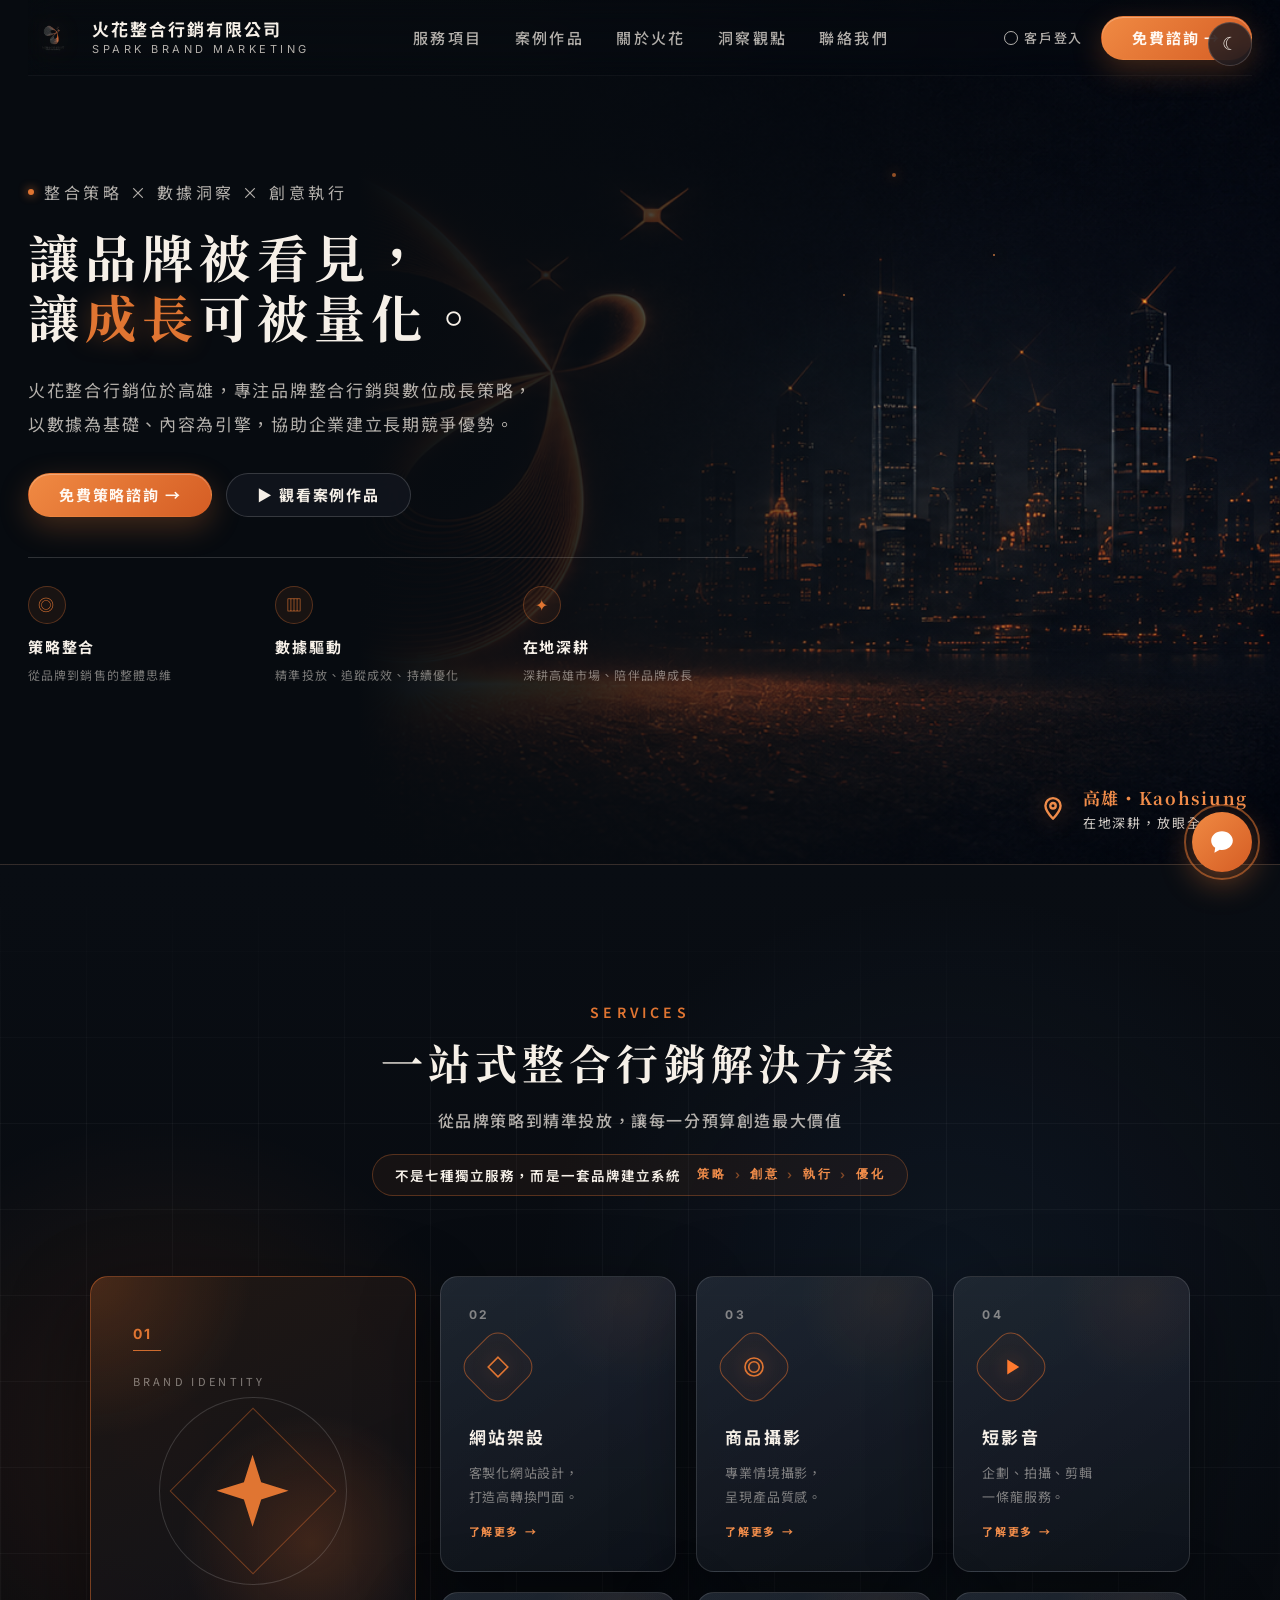
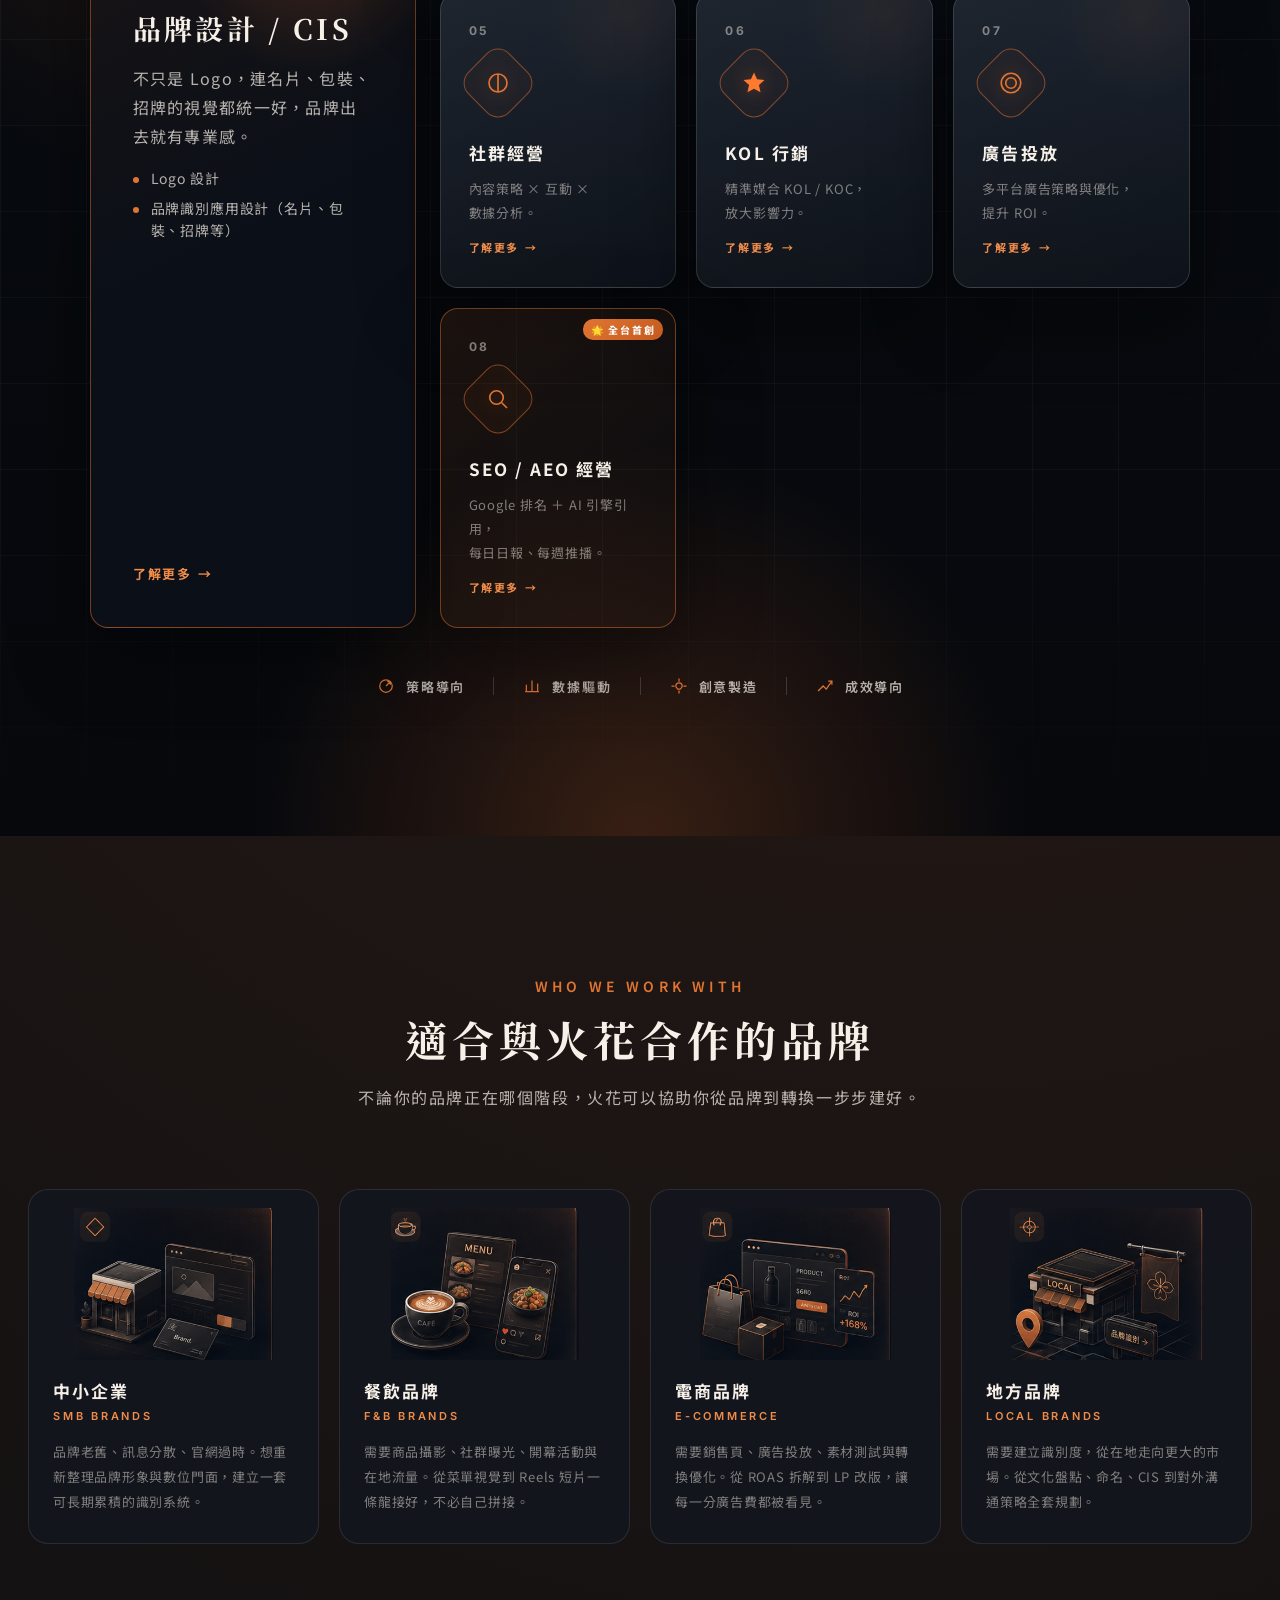
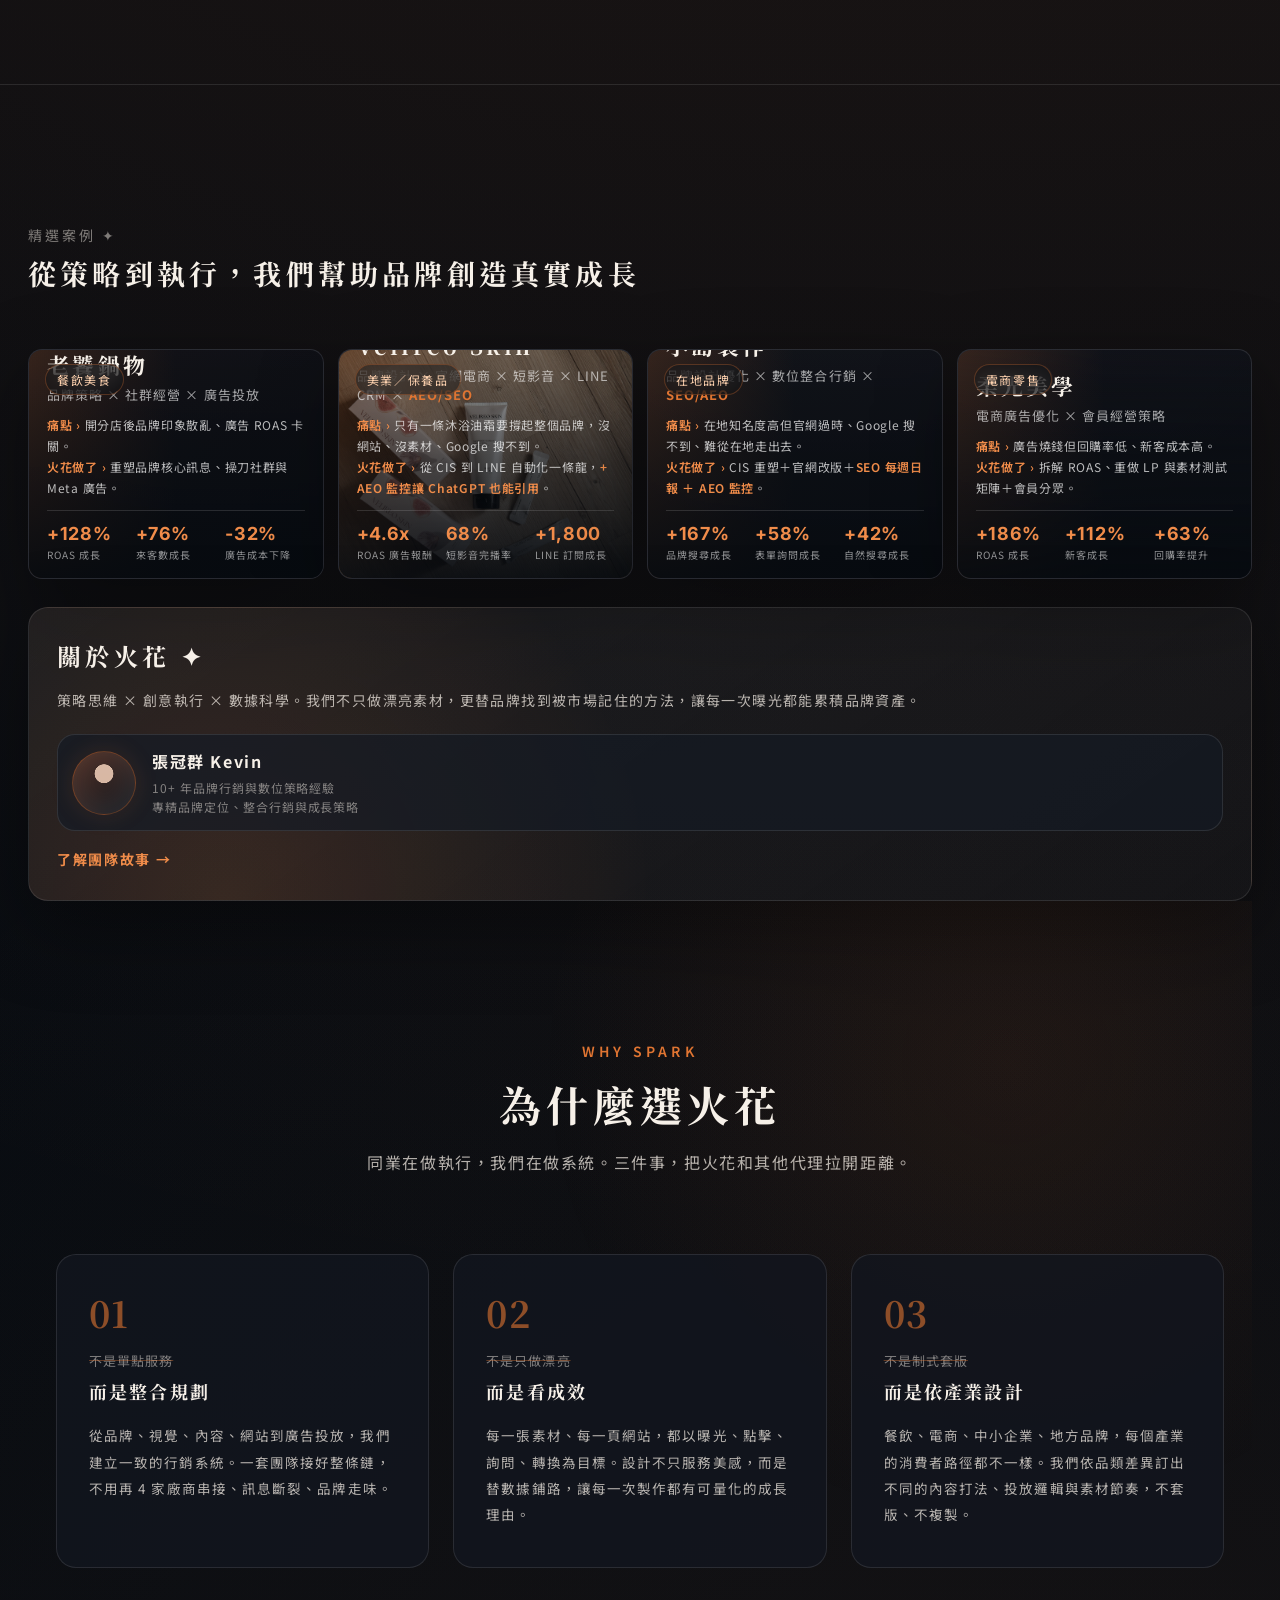
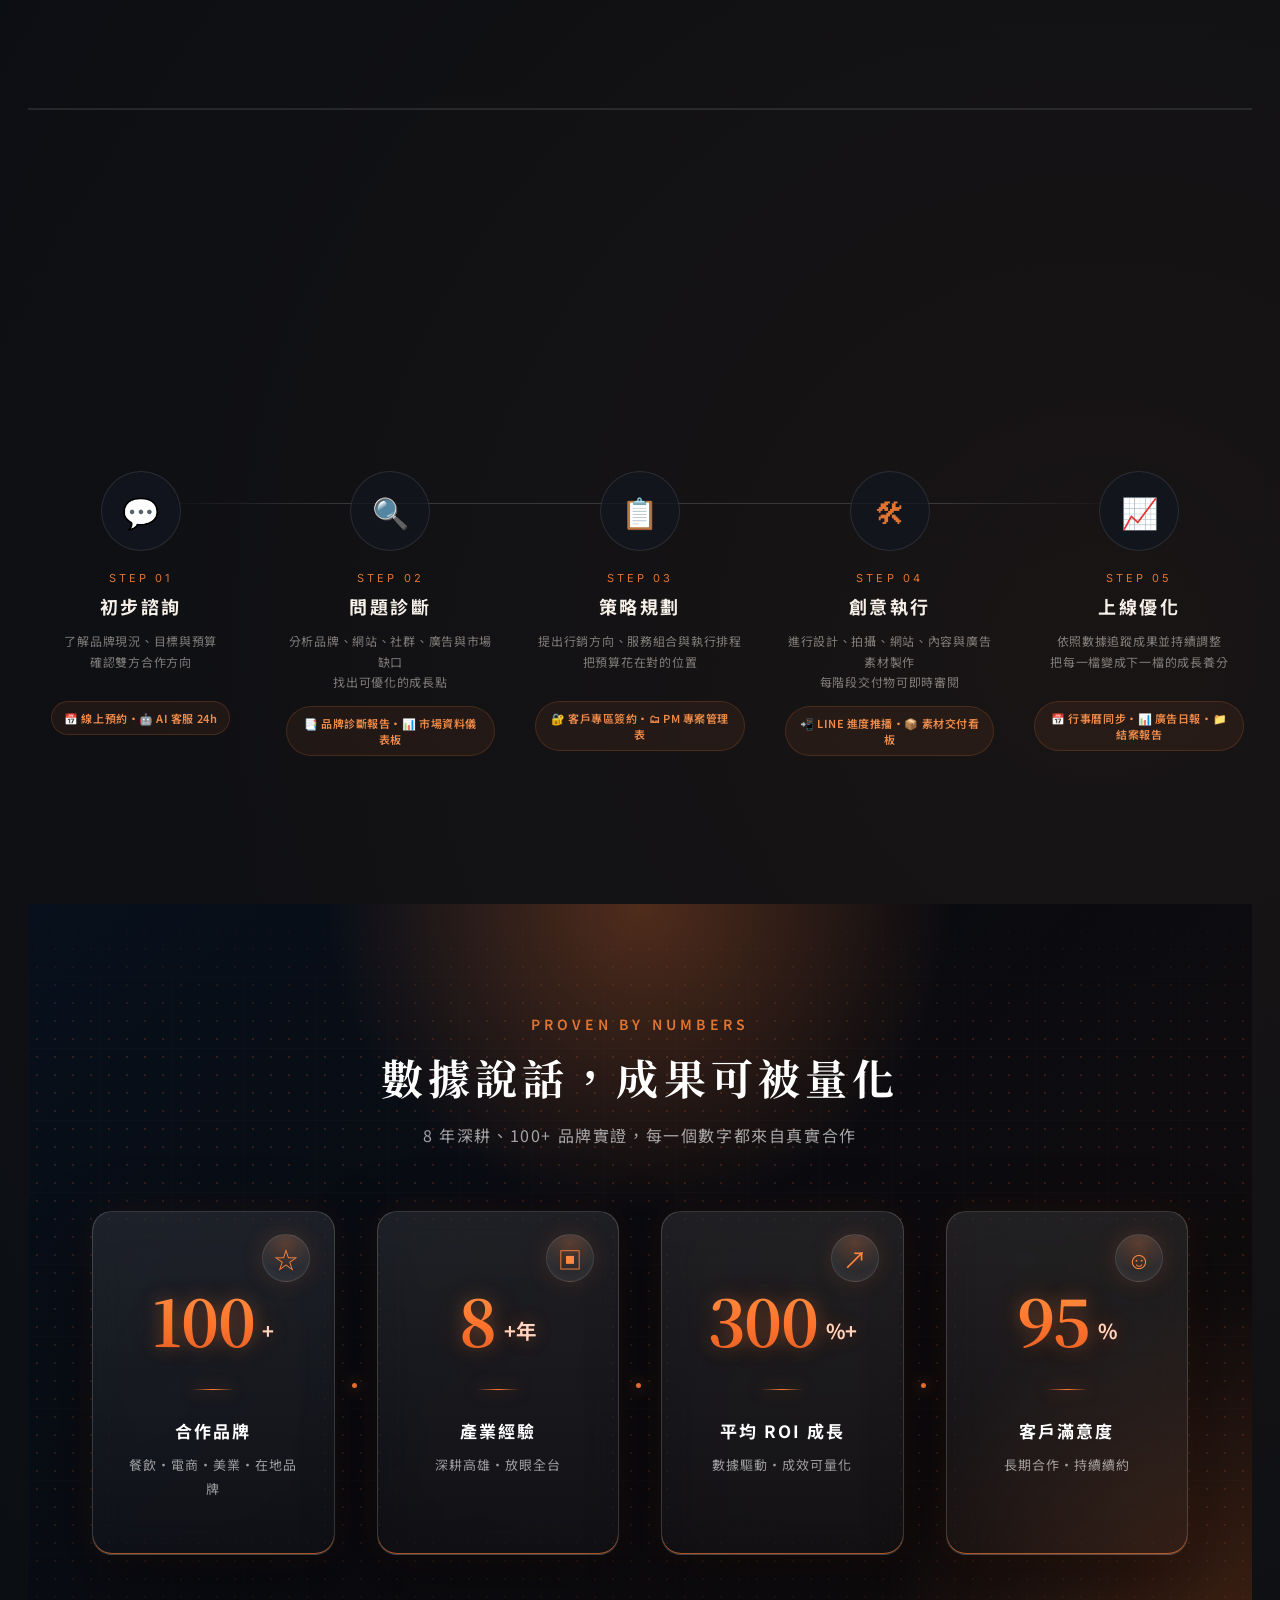
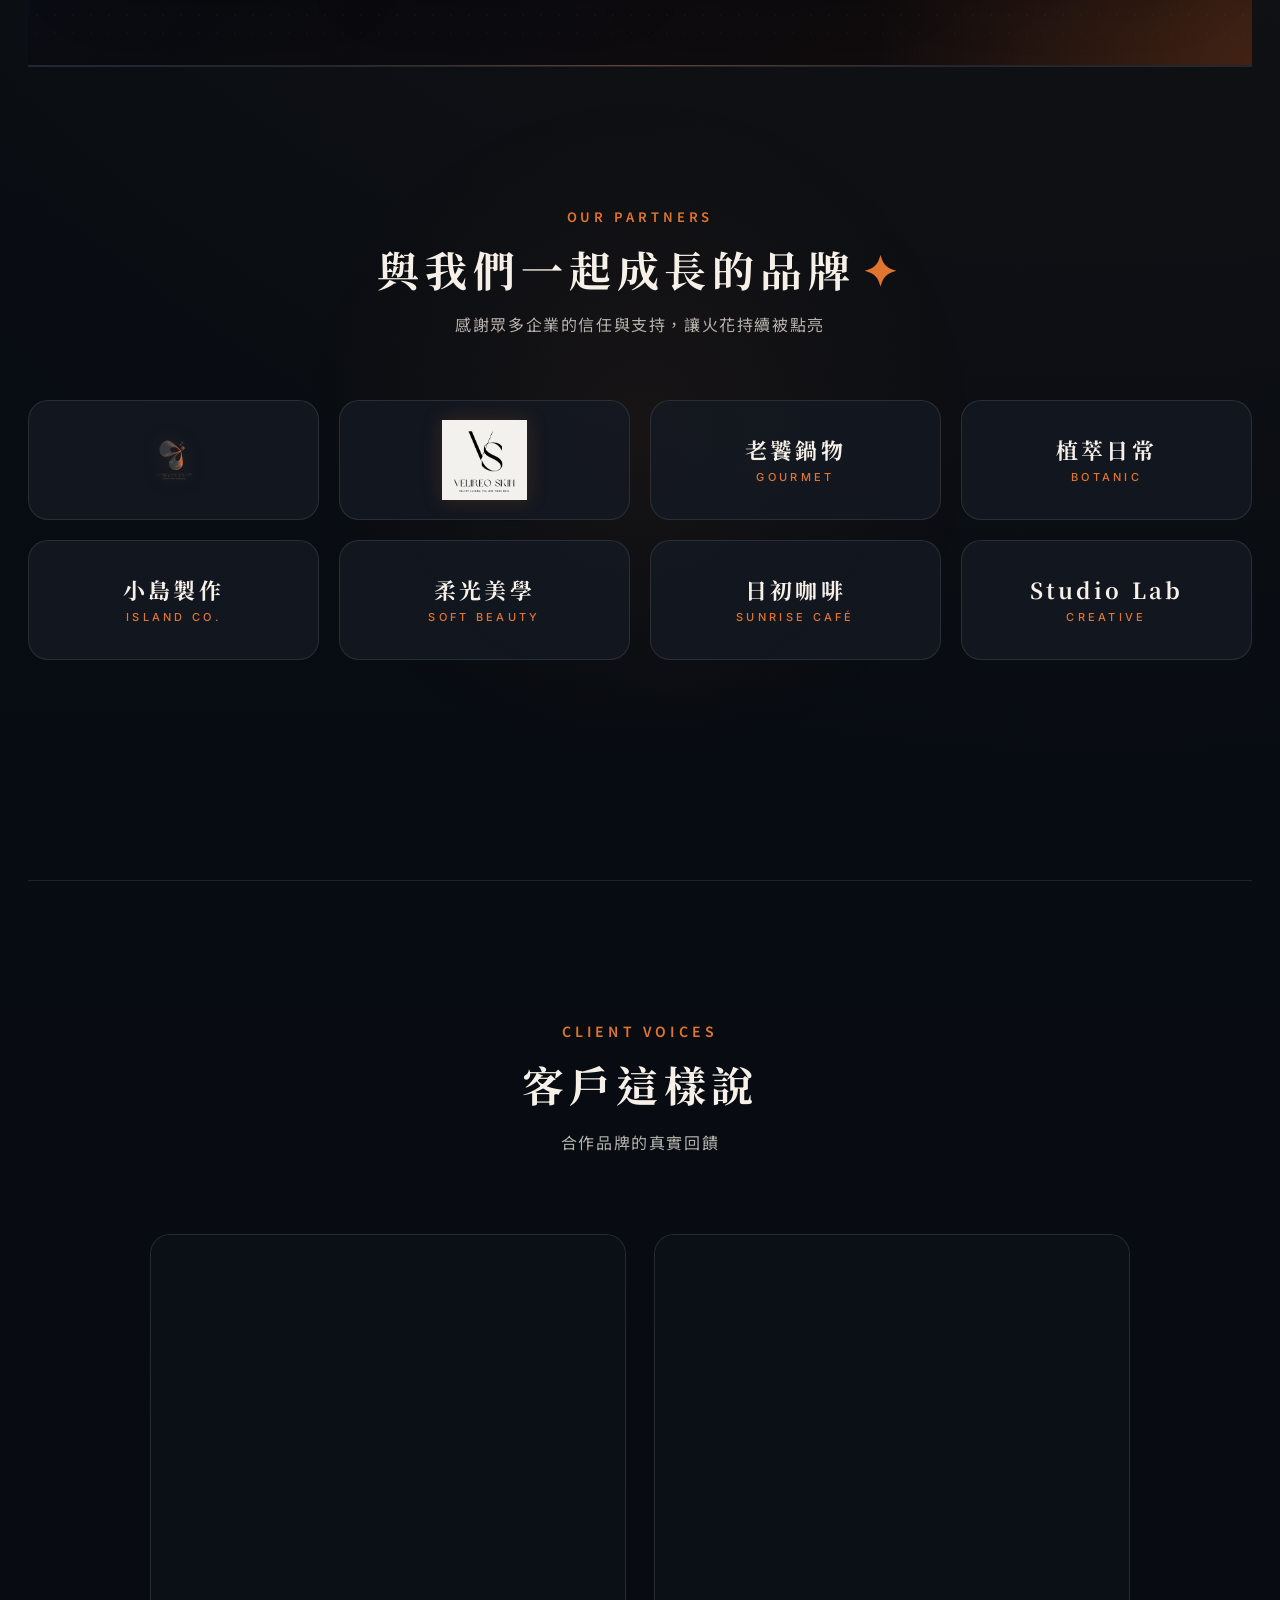
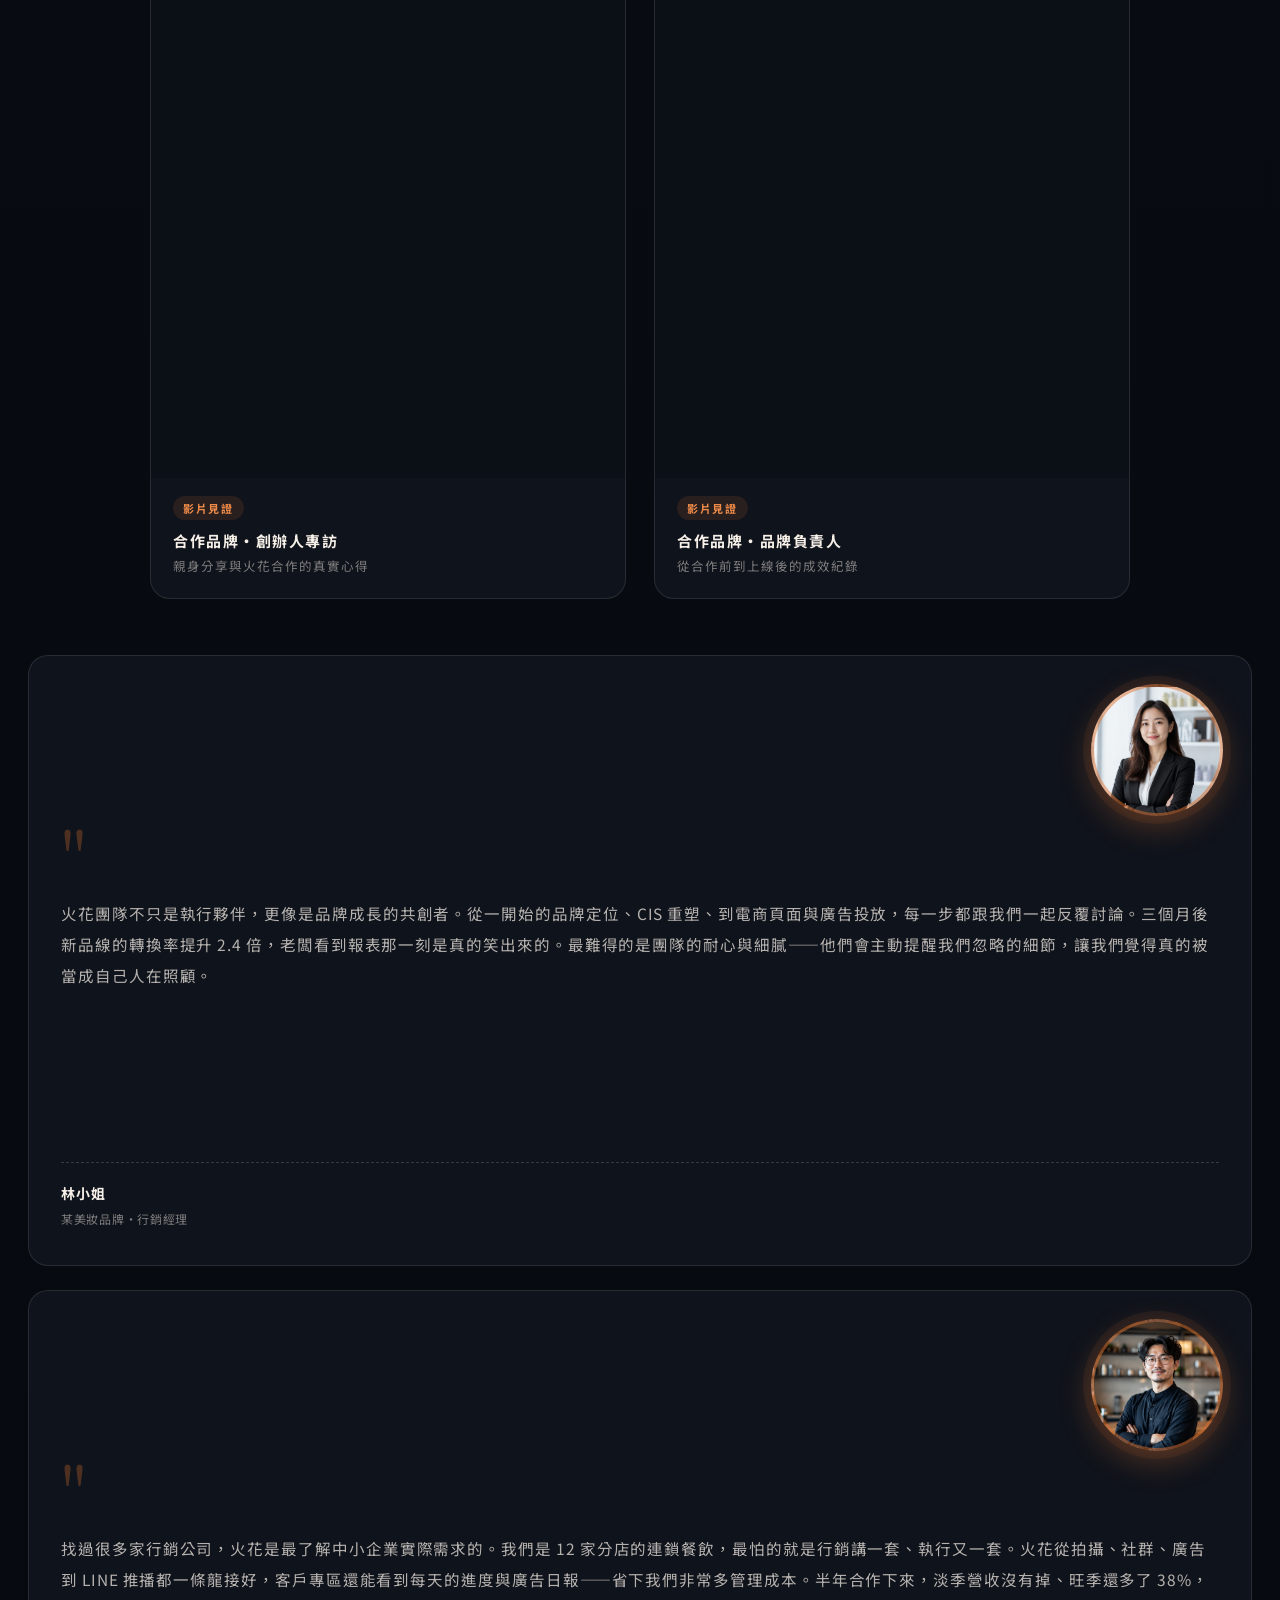
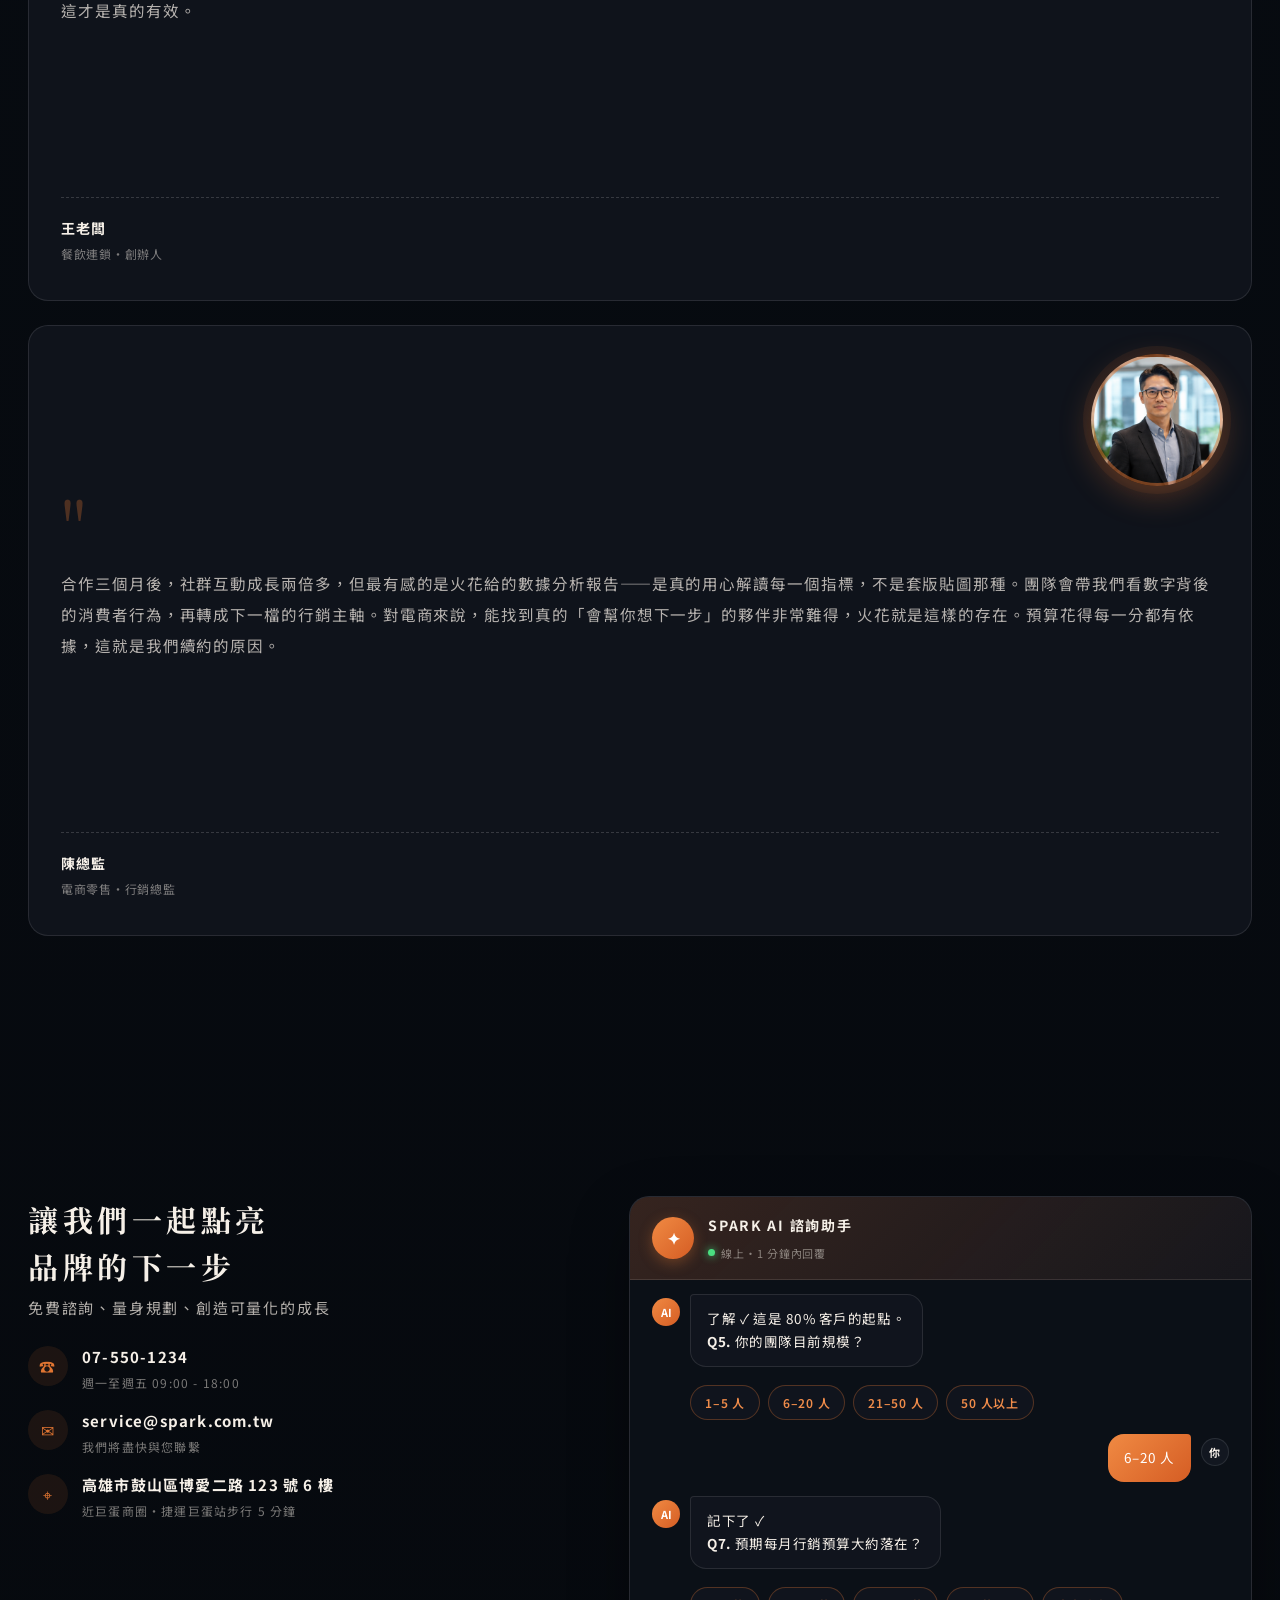
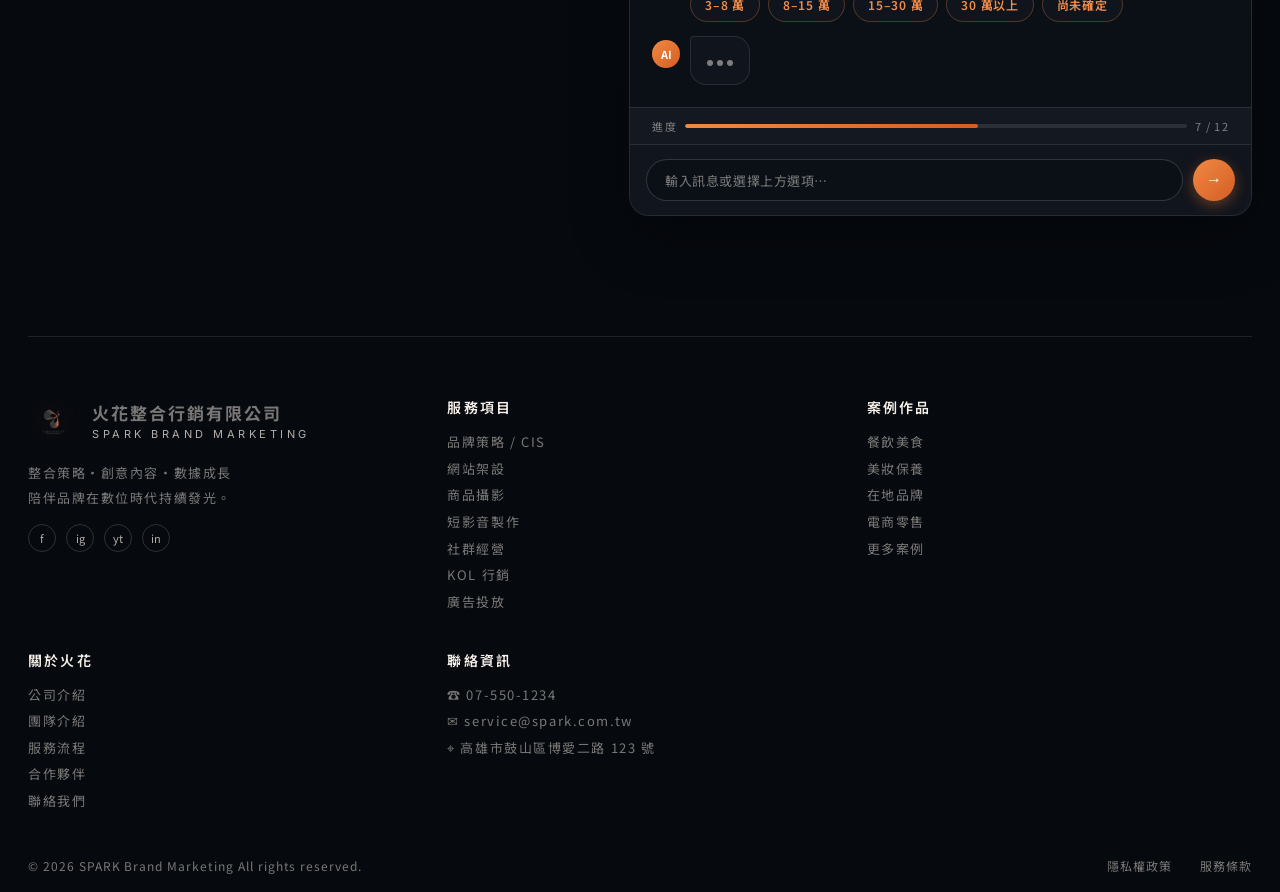
==== commit 1b5b5dc0: "feat(SEO/AEO): add 全台首創 SEO/AEO 經營 service line - proposal: insert slides 16 (3-col compare) + 17 (L" ====
--- a/index.html
+++ b/index.html
@@ -1962,6 +1962,16 @@
               <p class="v2-desc">多平台廣告策略與優化，<br>提升 ROI。</p>
               <a class="v2-more" href="services.html">了解更多 <span>→</span></a>
             </article>
+            <article class="v2-card" style="border:1.5px solid rgba(224,117,50,.45);background:linear-gradient(135deg,rgba(224,117,50,.10),rgba(224,117,50,.02));position:relative;">
+              <div style="position:absolute;top:10px;right:12px;background:linear-gradient(135deg,#E07532,#C45A1E);color:#fff;font-size:10px;letter-spacing:.18em;padding:3px 8px;border-radius:10px;font-weight:700;">🌟 全台首創</div>
+              <div class="v2-num">08</div>
+              <div class="v2-icon" aria-hidden="true">
+                <svg viewBox="0 0 40 40"><circle cx="18" cy="18" r="9"/><path d="m25 25 7 7"/></svg>
+              </div>
+              <h3 class="v2-card-title">SEO / AEO 經營</h3>
+              <p class="v2-desc">Google 排名 ＋ AI 引擎引用，<br>每日日報、每週推播。</p>
+              <a class="v2-more" href="services.html">了解更多 <span>→</span></a>
+            </article>
           </div>
         </div>
 
@@ -2063,8 +2073,8 @@
               <div class="case-img" style="background-image: linear-gradient(135deg, rgba(46,24,12,.15), rgba(0,0,0,.2)), url('assets/velireo/case-cover.jpg');"></div>
               <div class="case-content">
                 <h3 class="case-title">Velireo Skin</h3>
-                <p class="case-meta">品牌設計 × 官網電商 × 短影音 × LINE CRM</p>
-                <p class="case-context"><b>痛點 ›</b> 只有一條沐浴油霜要撐起整個品牌，沒網站、沒素材。<br><b>火花做了 ›</b> 從 CIS 到 LINE 自動化一條龍，把「懶得保養」做成新派敘事。</p>
+                <p class="case-meta">品牌設計 × 官網電商 × 短影音 × LINE CRM × <b style="color:#E07532;">AEO/SEO</b></p>
+                <p class="case-context"><b>痛點 ›</b> 只有一條沐浴油霜要撐起整個品牌，沒網站、沒素材、Google 搜不到。<br><b>火花做了 ›</b> 從 CIS 到 LINE 自動化一條龍，<b>+ AEO 監控讓 ChatGPT 也能引用</b>。</p>
                 <div class="metrics"><div class="metric"><strong>+4.6x</strong><span>ROAS 廣告報酬</span></div><div class="metric"><strong>68%</strong><span>短影音完播率</span></div><div class="metric"><strong>+1,800</strong><span>LINE 訂閱成長</span></div></div>
               </div>
             </a>
@@ -2073,8 +2083,8 @@
               <div class="case-img" style="background-image: linear-gradient(135deg, rgba(46,24,12,.1), rgba(0,0,0,.1)), url('https://images.unsplash.com/photo-1518005020951-eccb494ad742?q=80&w=900&auto=format&fit=crop');"></div>
               <div class="case-content">
                 <h3 class="case-title">小島製作</h3>
-                <p class="case-meta">品牌設計優化 × 數位整合行銷</p>
-                <p class="case-context"><b>痛點 ›</b> 在地知名度高但官網過時、難從在地走出去。<br><b>火花做了 ›</b> CIS 重塑＋官網改版＋SEO 內容重整。</p>
+                <p class="case-meta">品牌設計優化 × 數位整合行銷 × <b style="color:#E07532;">SEO/AEO</b></p>
+                <p class="case-context"><b>痛點 ›</b> 在地知名度高但官網過時、Google 搜不到、難從在地走出去。<br><b>火花做了 ›</b> CIS 重塑＋官網改版＋<b>SEO 每週日報 ＋ AEO 監控</b>。</p>
                 <div class="metrics"><div class="metric"><strong>+167%</strong><span>品牌搜尋成長</span></div><div class="metric"><strong>+58%</strong><span>表單詢問成長</span></div><div class="metric"><strong>+42%</strong><span>自然搜尋成長</span></div></div>
               </div>
             </article>
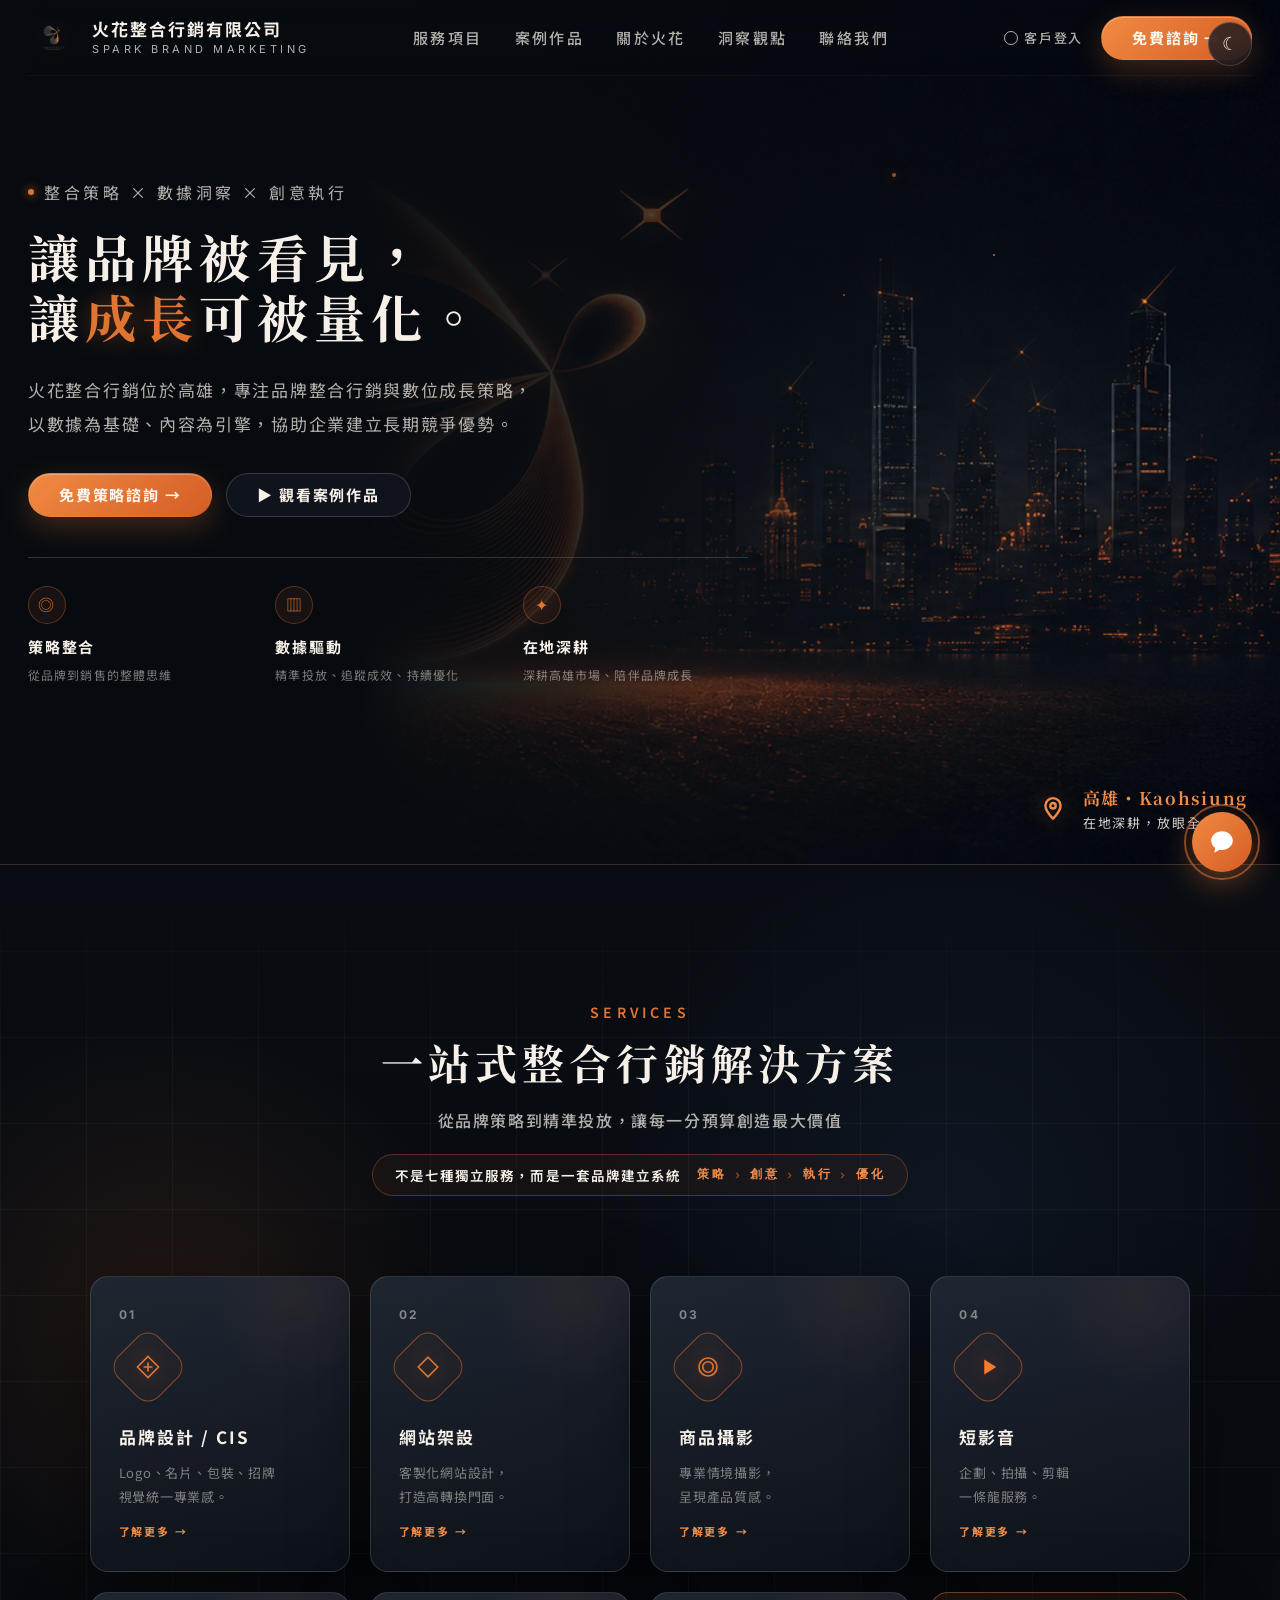
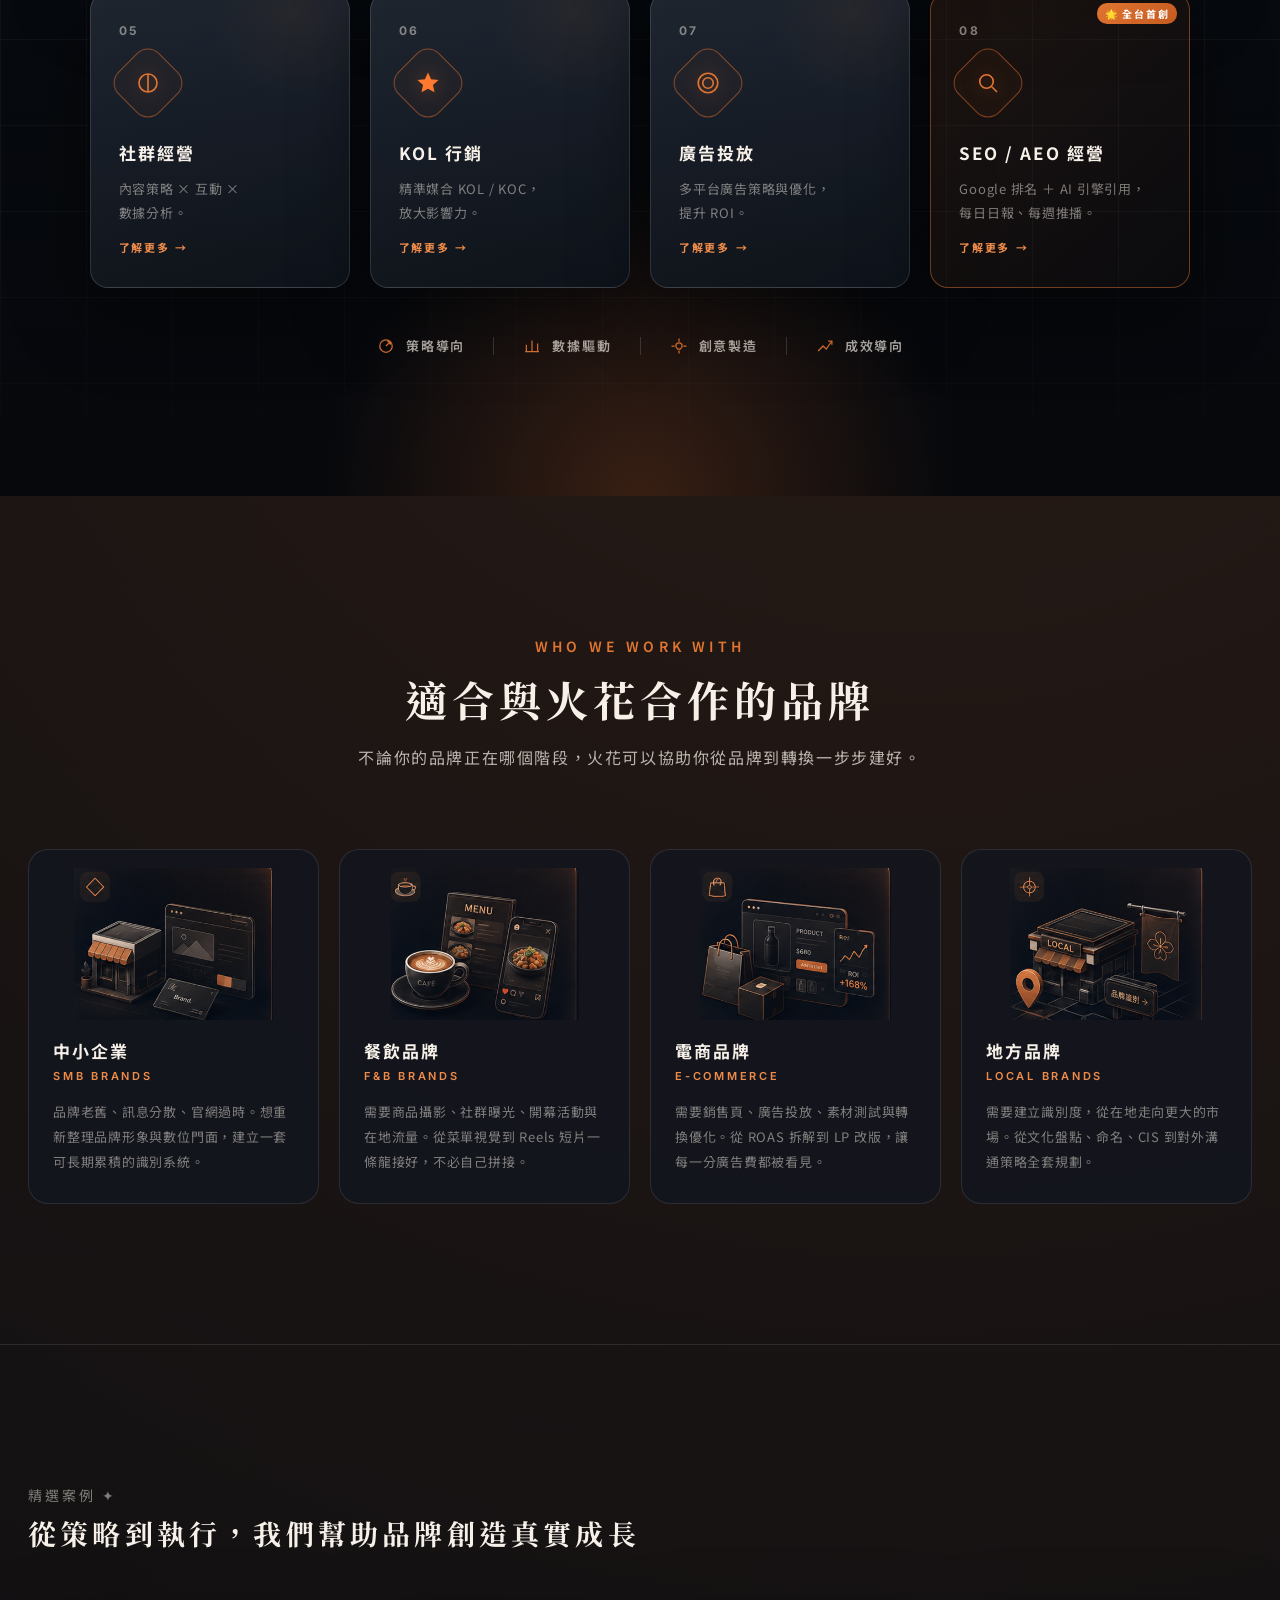
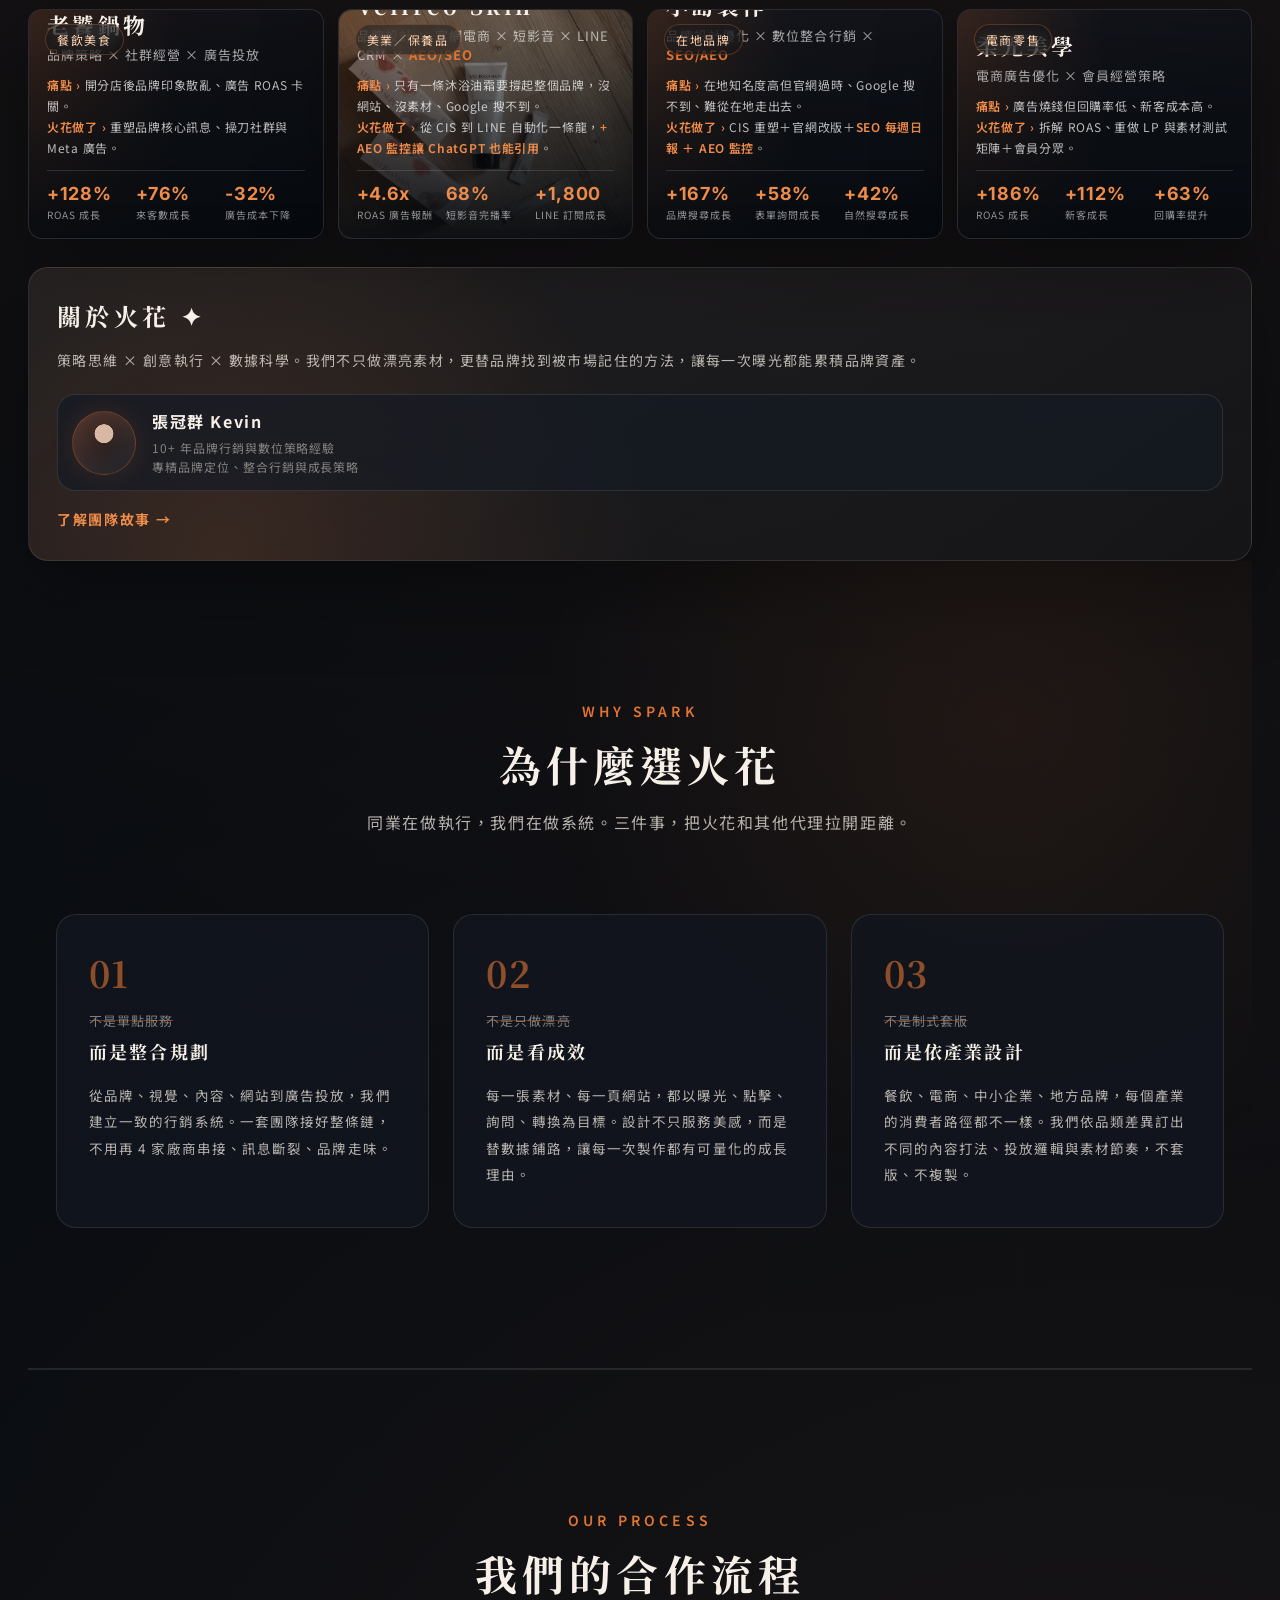
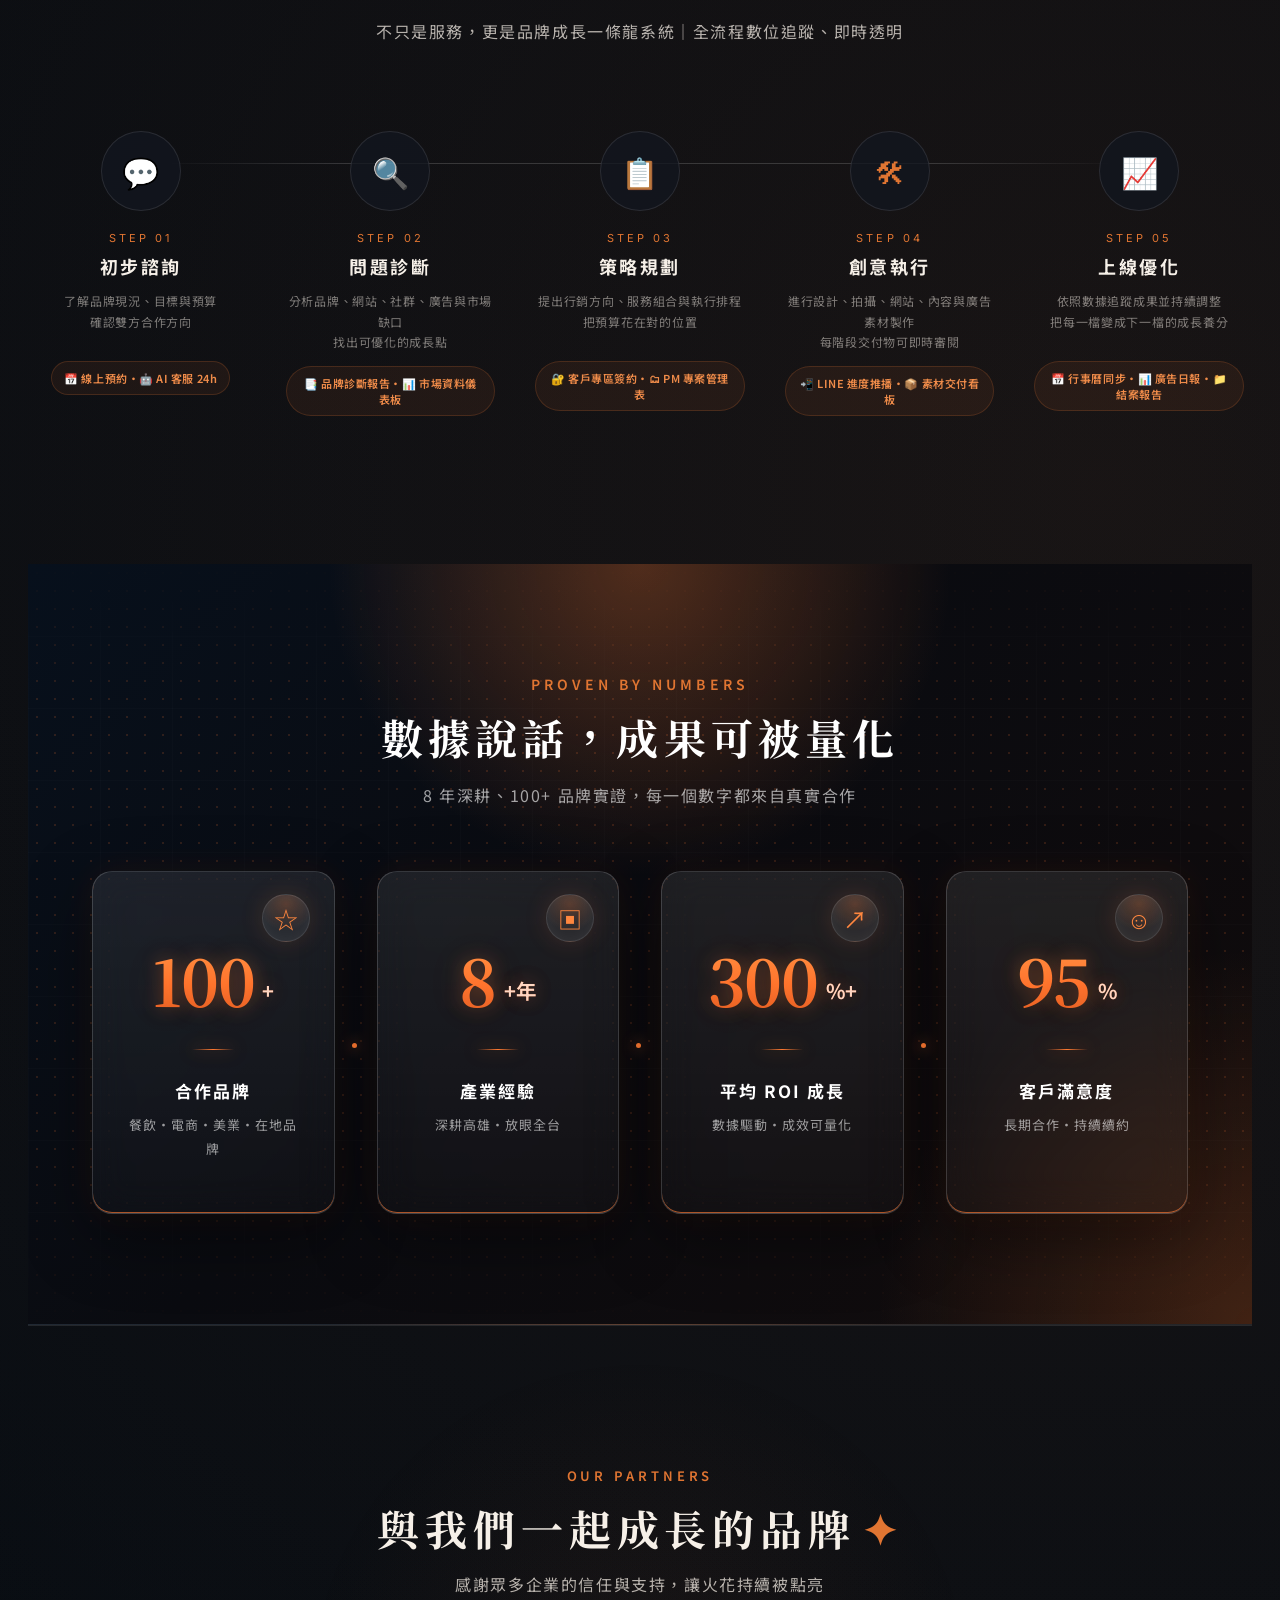
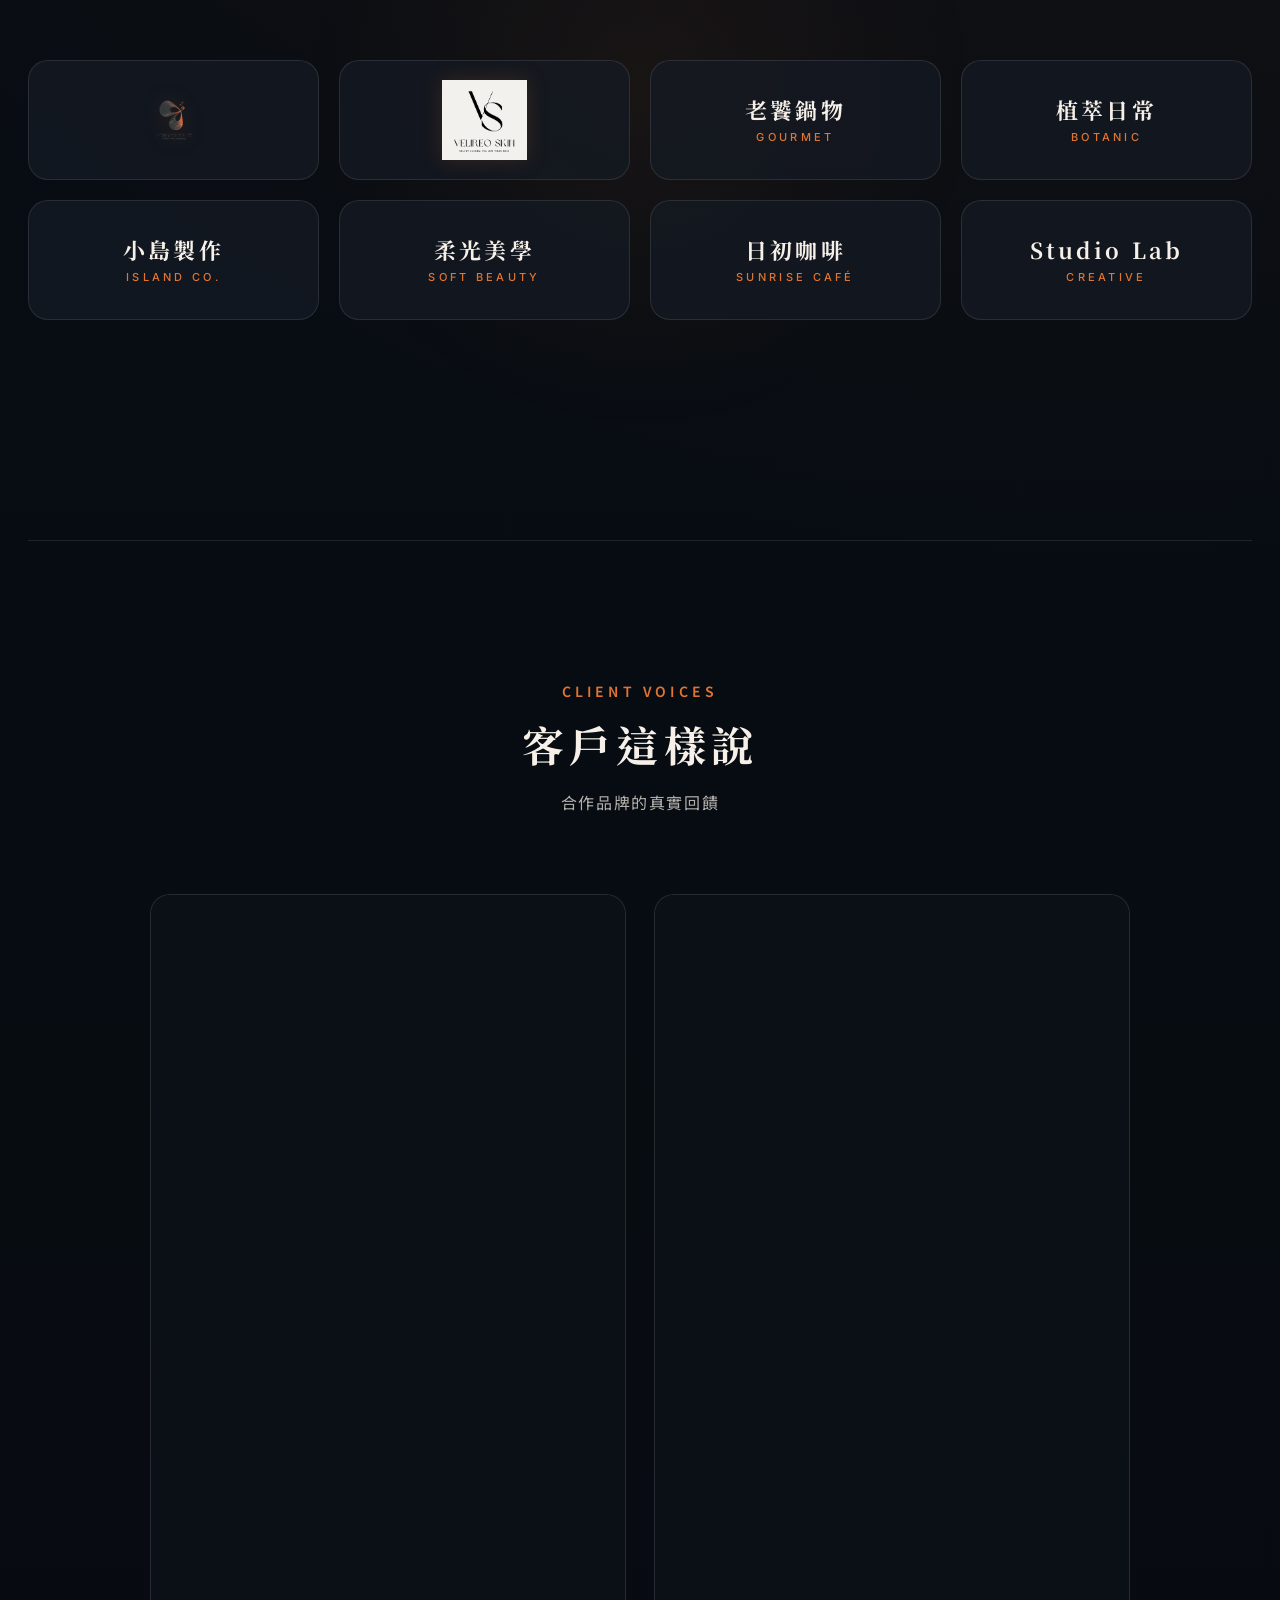
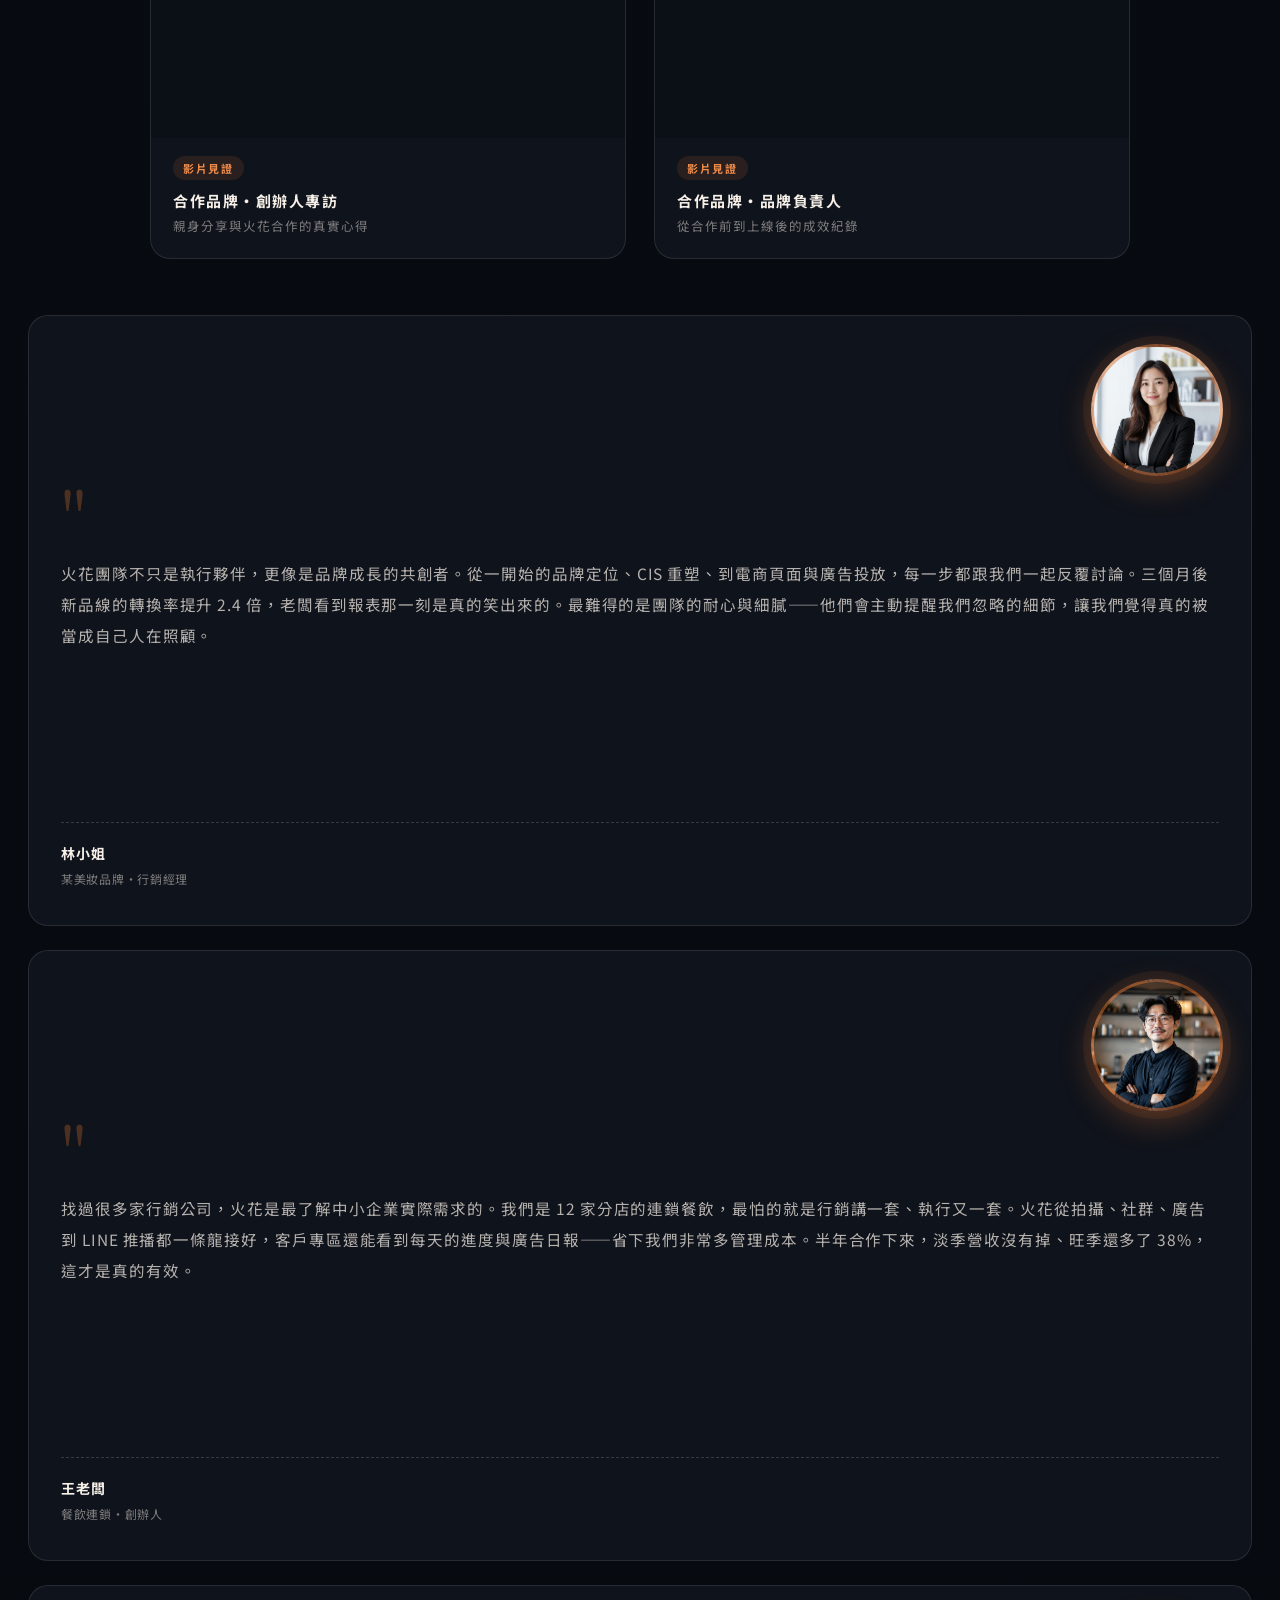
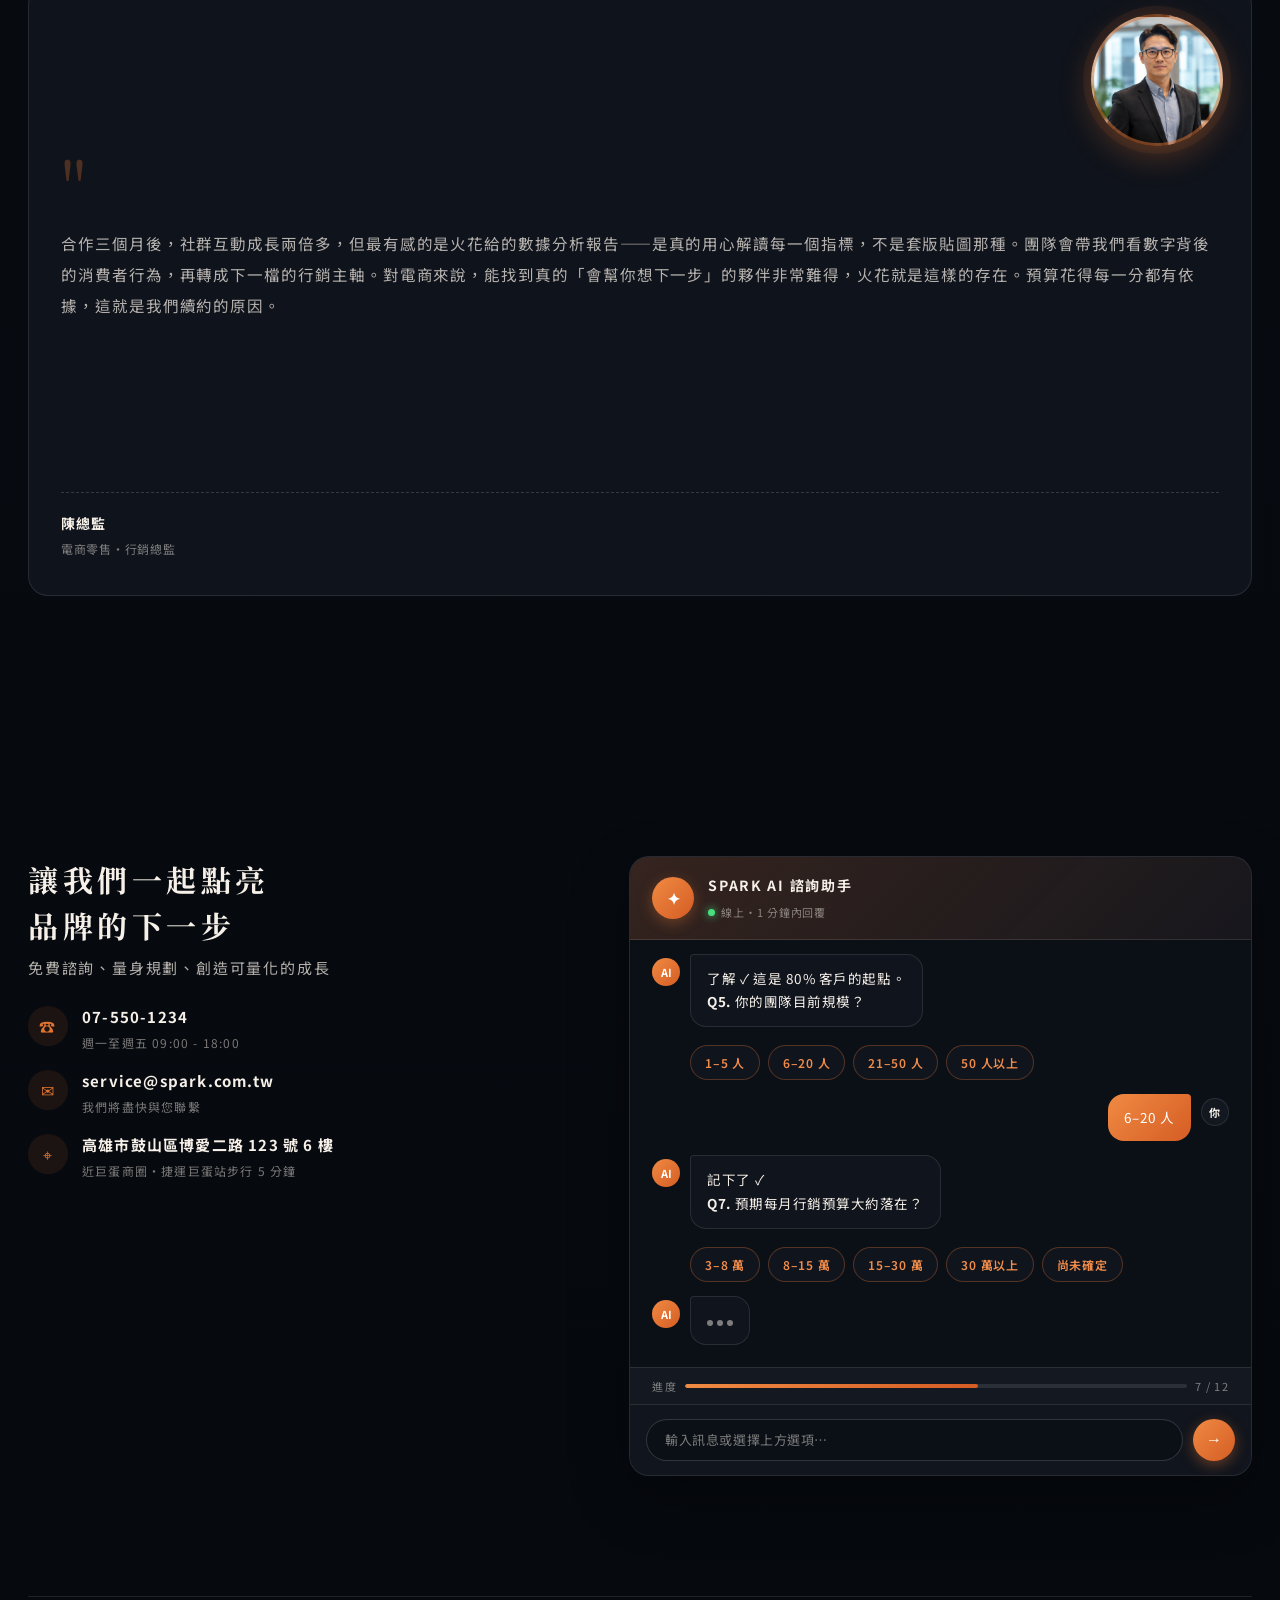
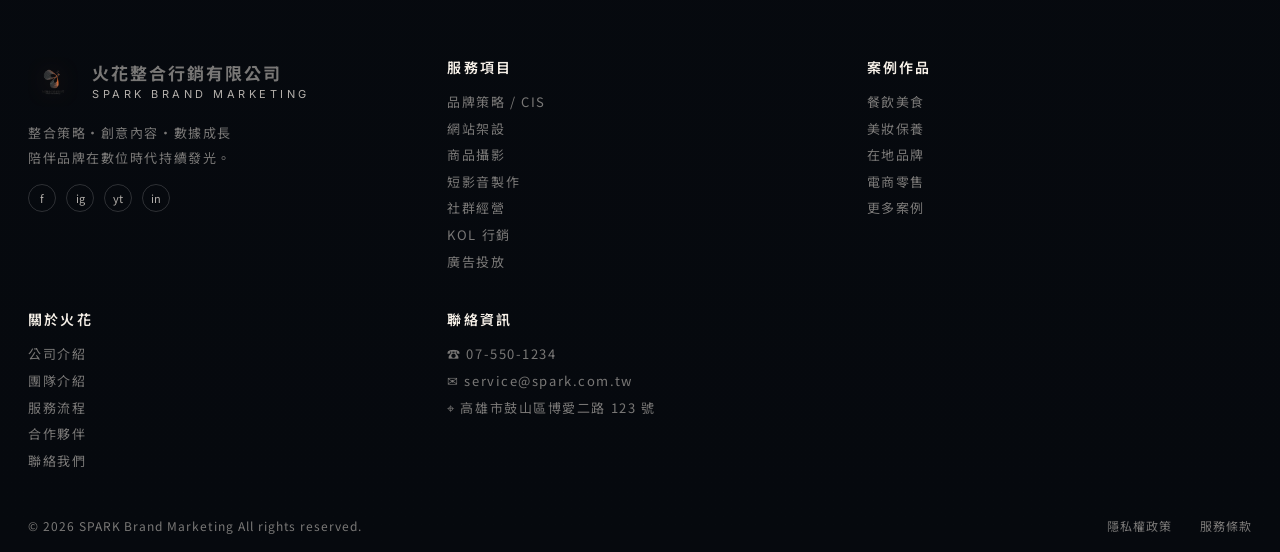
==== commit 7ad3b542: "feat: SEO/AEO portal view + uniform service grid + Velireo IG photos - index.html: services-v2 4-col" ====
--- a/index.html
+++ b/index.html
@@ -782,9 +782,11 @@
       padding: 0 4px;
     }
     .services-v2 .v2-layout {
-      display: grid; grid-template-columns: 1.02fr 2.35fr;
-      gap: 24px; align-items: stretch;
-    }
+      display: grid; grid-template-columns: repeat(4, 1fr);
+      gap: 20px; align-items: stretch;
+    }
+    @media (max-width: 1100px) { .services-v2 .v2-layout { grid-template-columns: repeat(3, 1fr); } }
+    @media (max-width: 820px)  { .services-v2 .v2-layout { grid-template-columns: repeat(2, 1fr); } }
     .services-v2 .v2-card {
       position: relative; min-height: 258px;
       border: 1px solid rgba(255,255,255,.13);
@@ -1890,24 +1892,16 @@
         </header>
 
         <div class="v2-layout">
-          <article class="v2-card v2-featured">
+          <article class="v2-card">
             <div class="v2-num">01</div>
-            <div class="v2-line"></div>
-            <div class="v2-id">BRAND IDENTITY</div>
-            <div class="v2-featured-icon" aria-hidden="true">
-              <div class="v2-diamond"></div>
-              <div class="v2-spark"></div>
+            <div class="v2-icon" aria-hidden="true">
+              <svg viewBox="0 0 40 40"><path d="M20 6 34 20 20 34 6 20Z"/><path d="M20 14v12M14 20h12"/></svg>
             </div>
             <h3 class="v2-card-title">品牌設計 / CIS</h3>
-            <p class="v2-desc">不只是 Logo，連名片、包裝、招牌的視覺都統一好，品牌出去就有專業感。</p>
-            <ul class="v2-bullets">
-              <li>Logo 設計</li>
-              <li>品牌識別應用設計（名片、包裝、招牌等）</li>
-            </ul>
+            <p class="v2-desc">Logo、名片、包裝、招牌<br>視覺統一專業感。</p>
             <a class="v2-more" href="services.html">了解更多 <span>→</span></a>
           </article>
 
-          <div class="v2-grid">
             <article class="v2-card">
               <div class="v2-num">02</div>
               <div class="v2-icon" aria-hidden="true">
@@ -1972,7 +1966,6 @@
               <p class="v2-desc">Google 排名 ＋ AI 引擎引用，<br>每日日報、每週推播。</p>
               <a class="v2-more" href="services.html">了解更多 <span>→</span></a>
             </article>
-          </div>
         </div>
 
         <div class="v2-values">
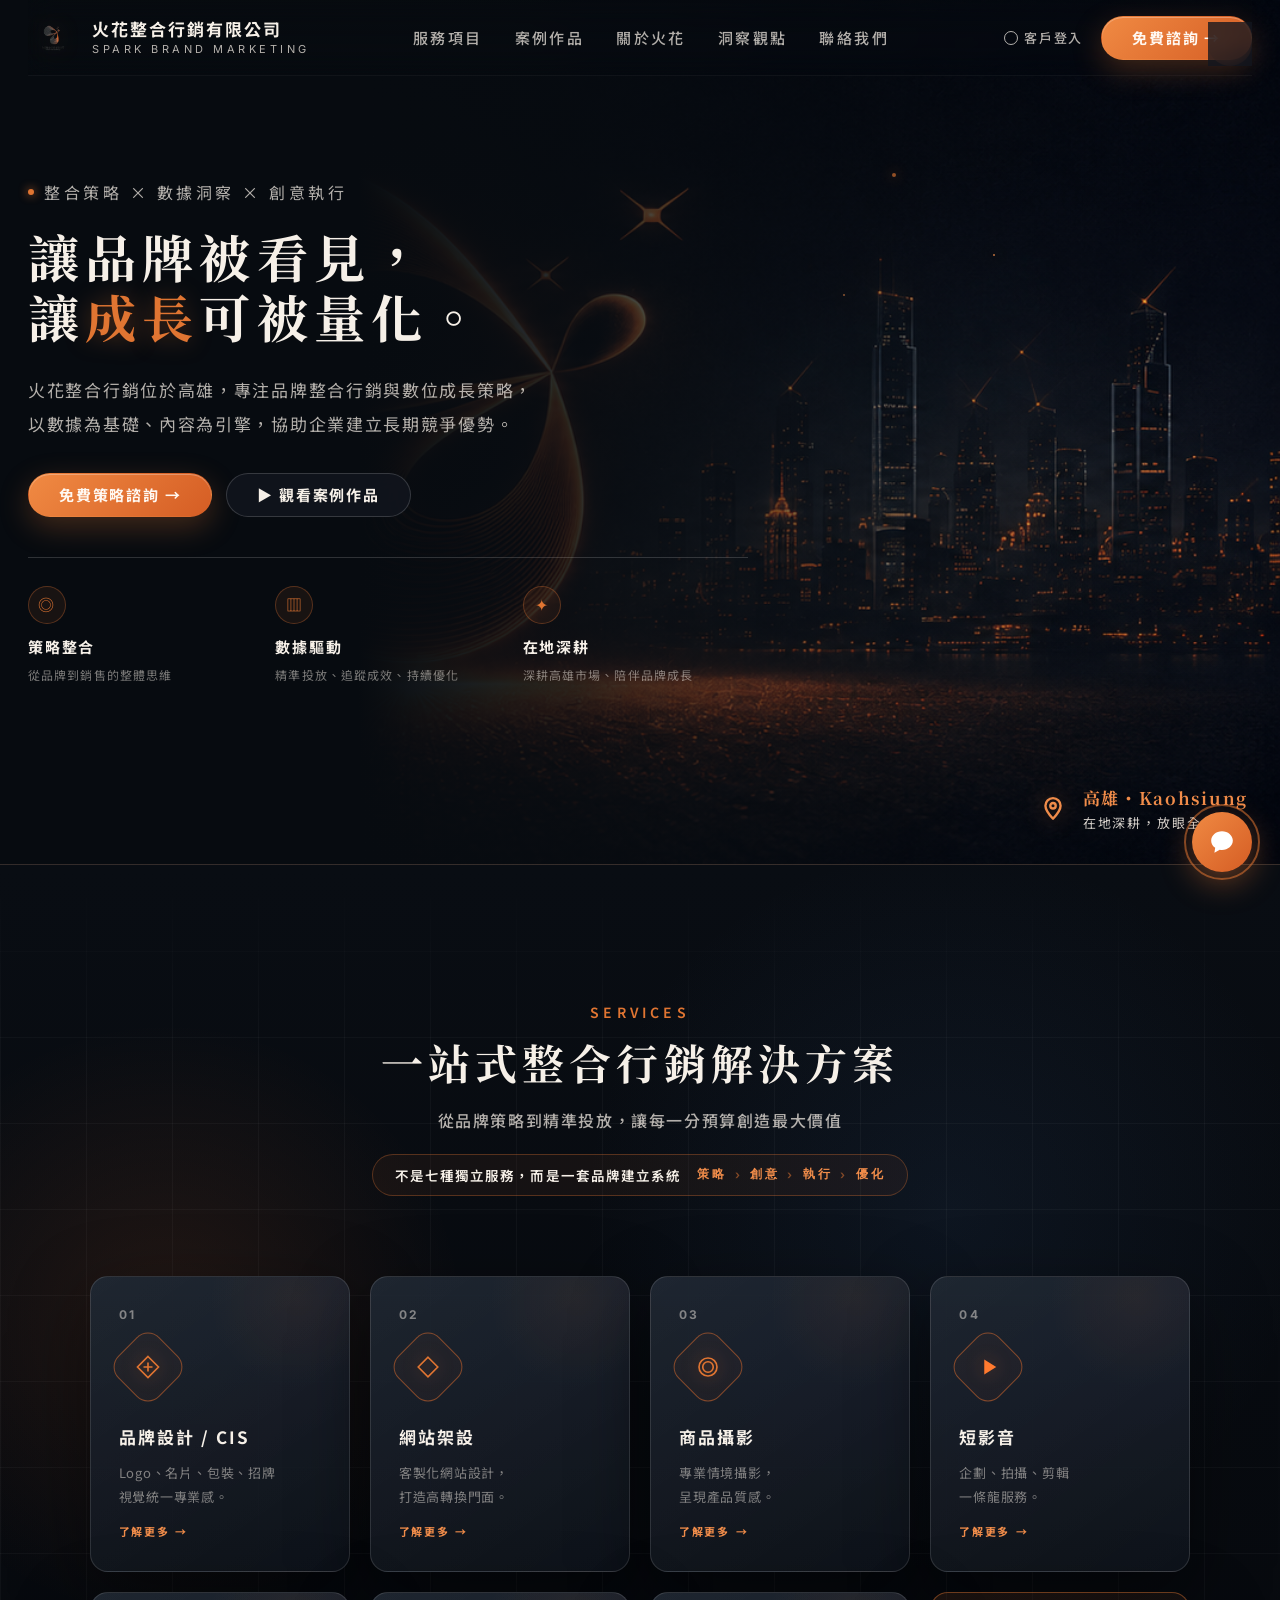
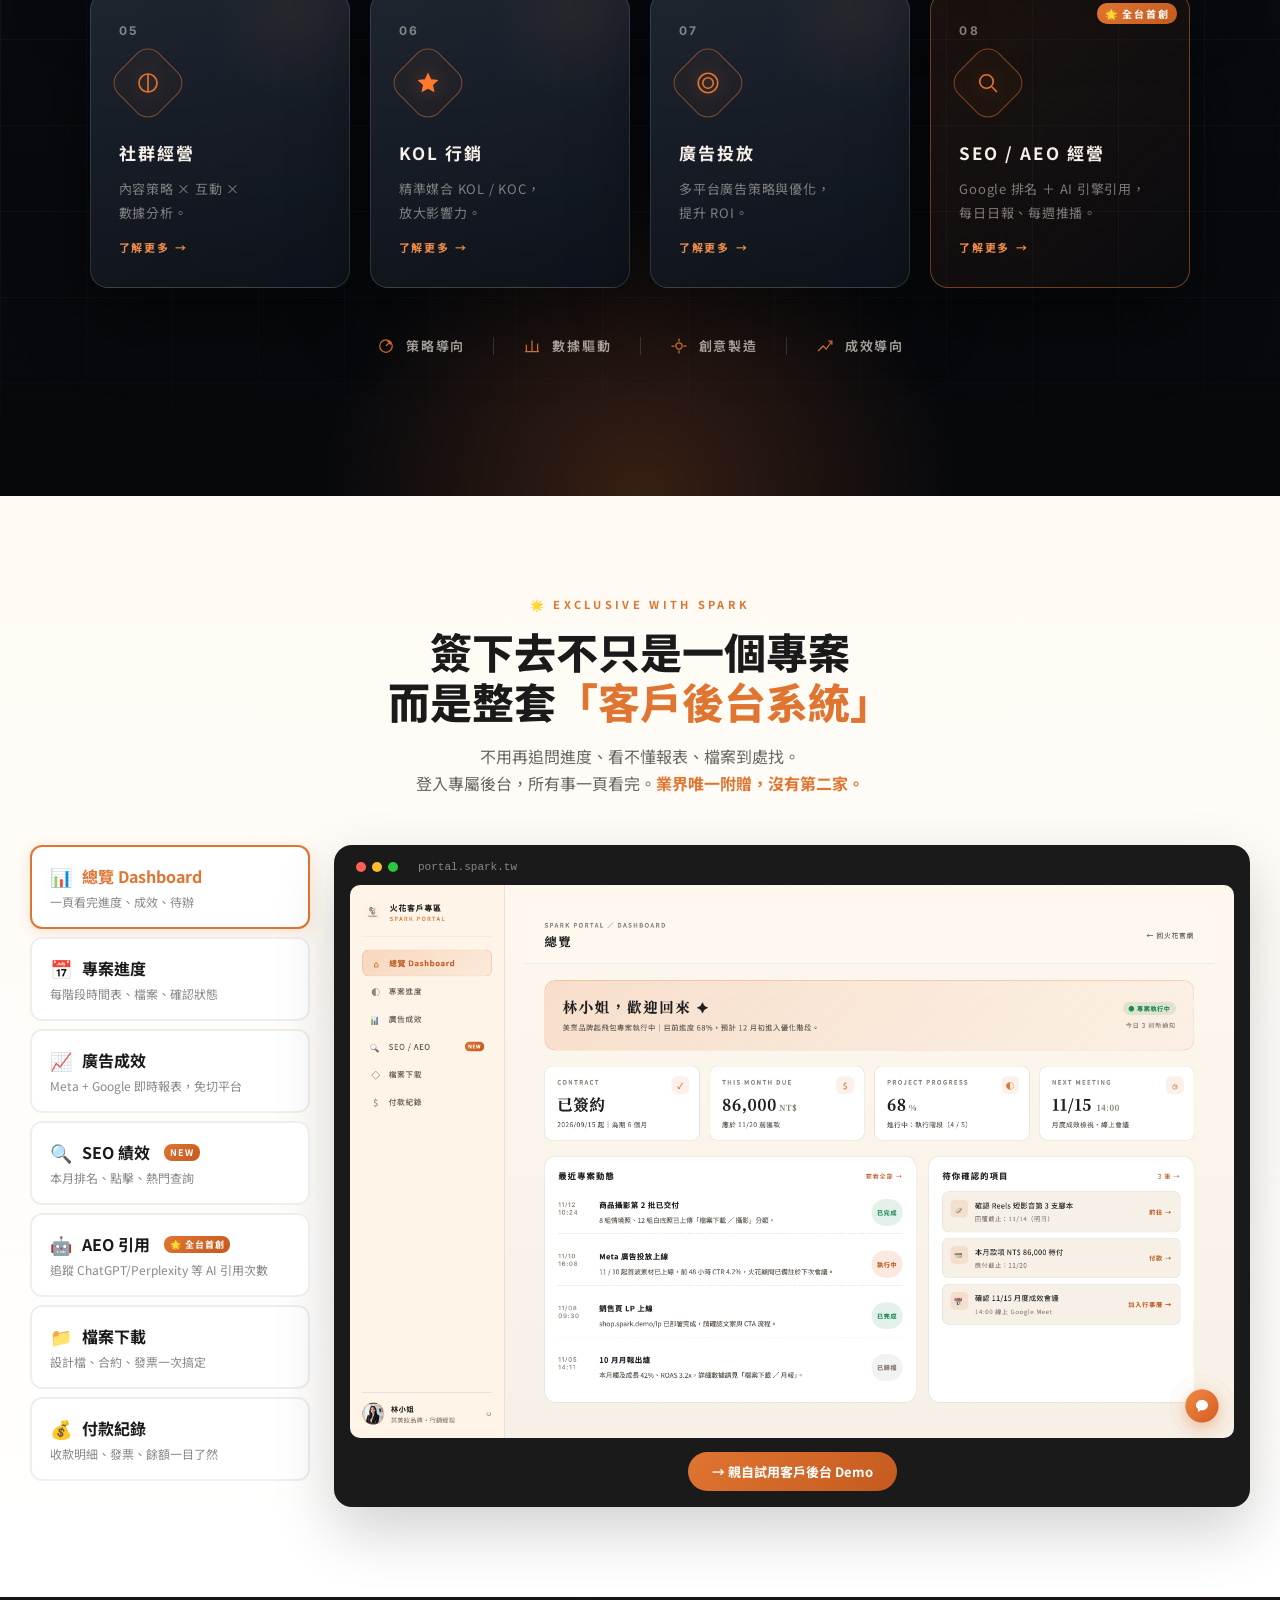
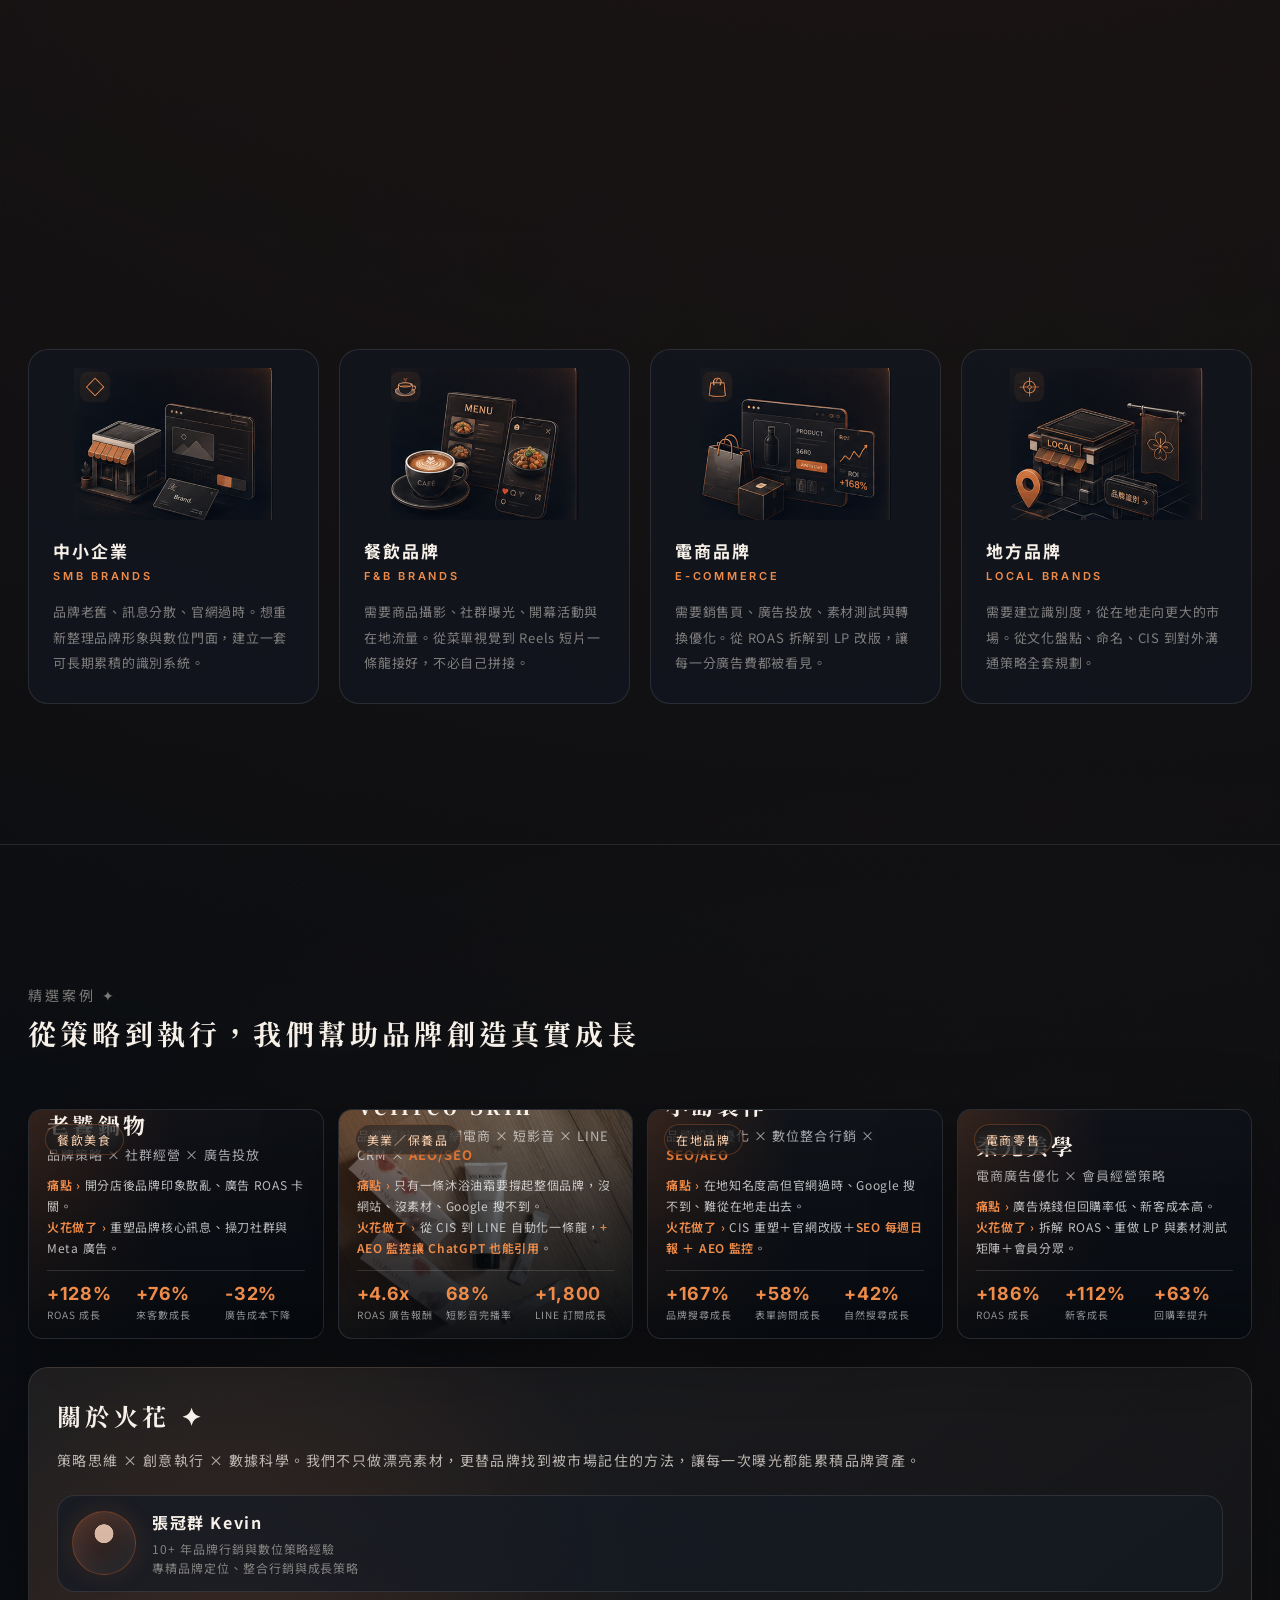
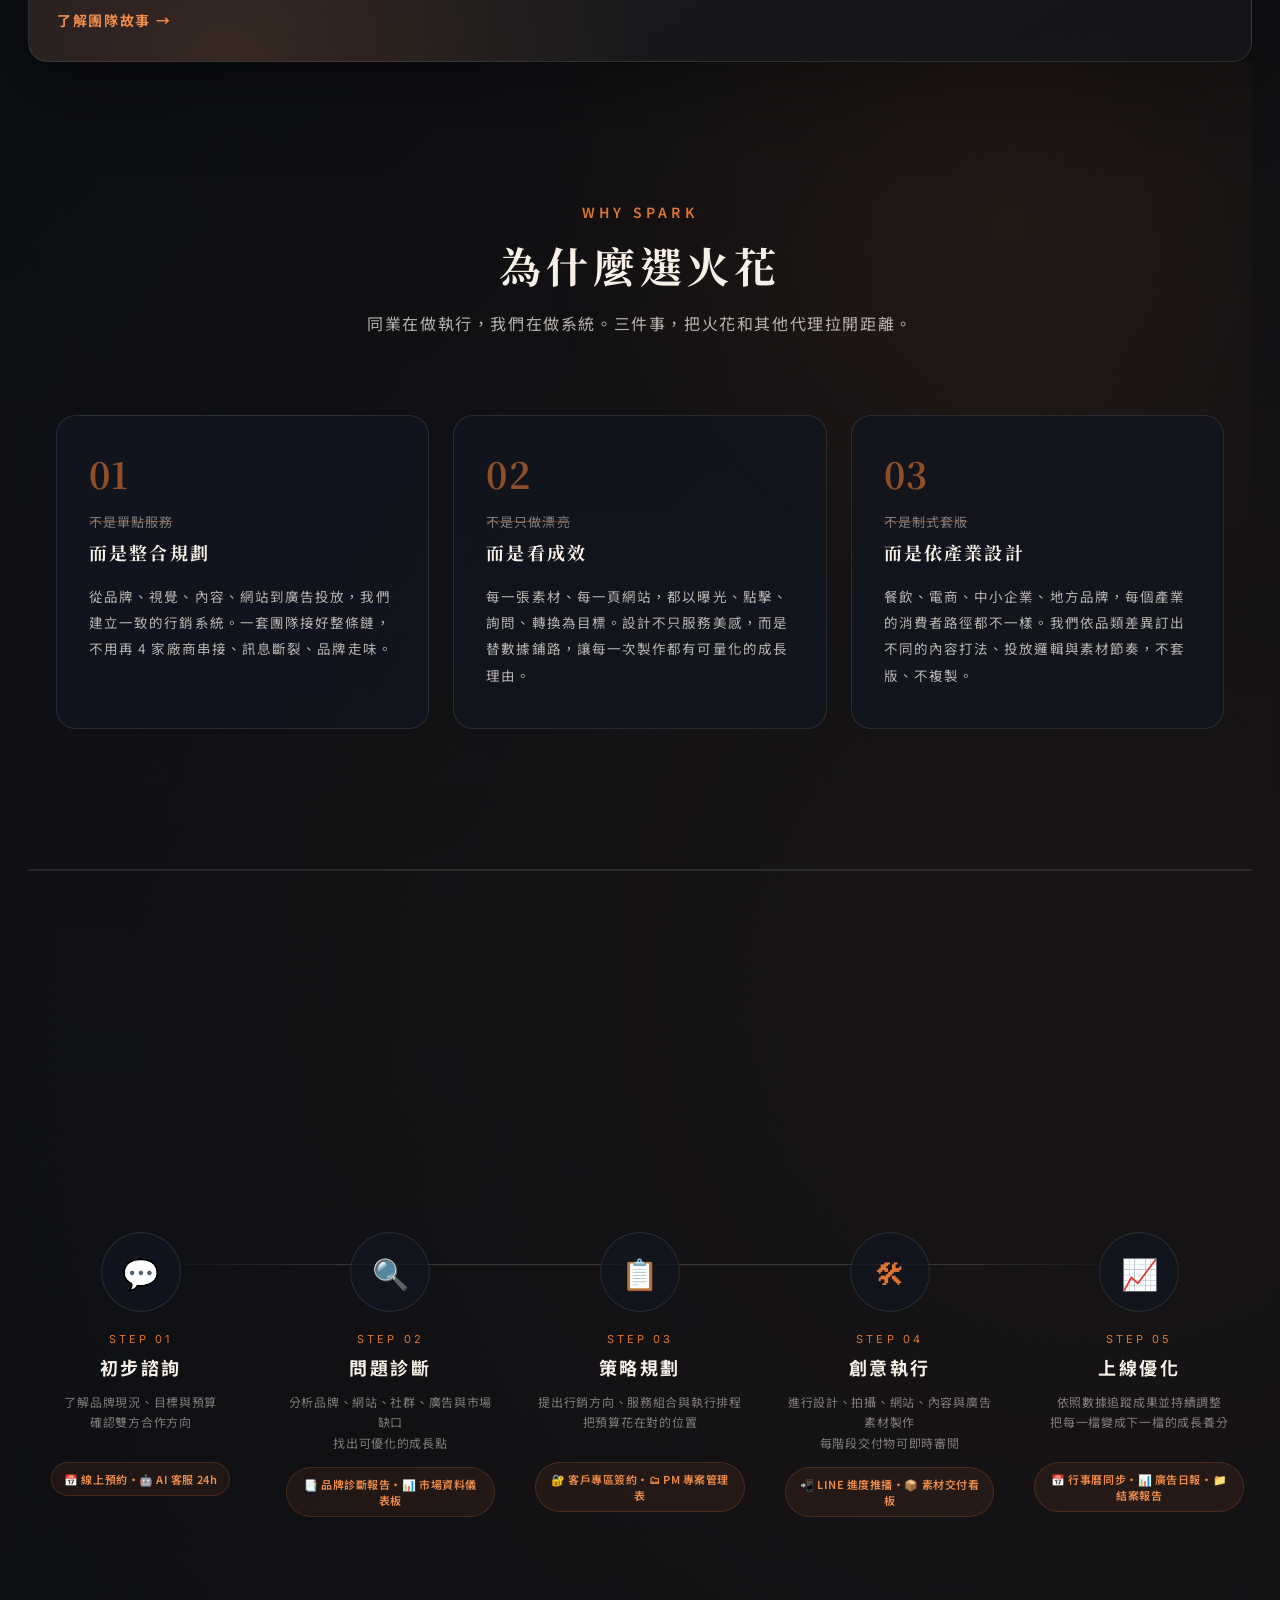
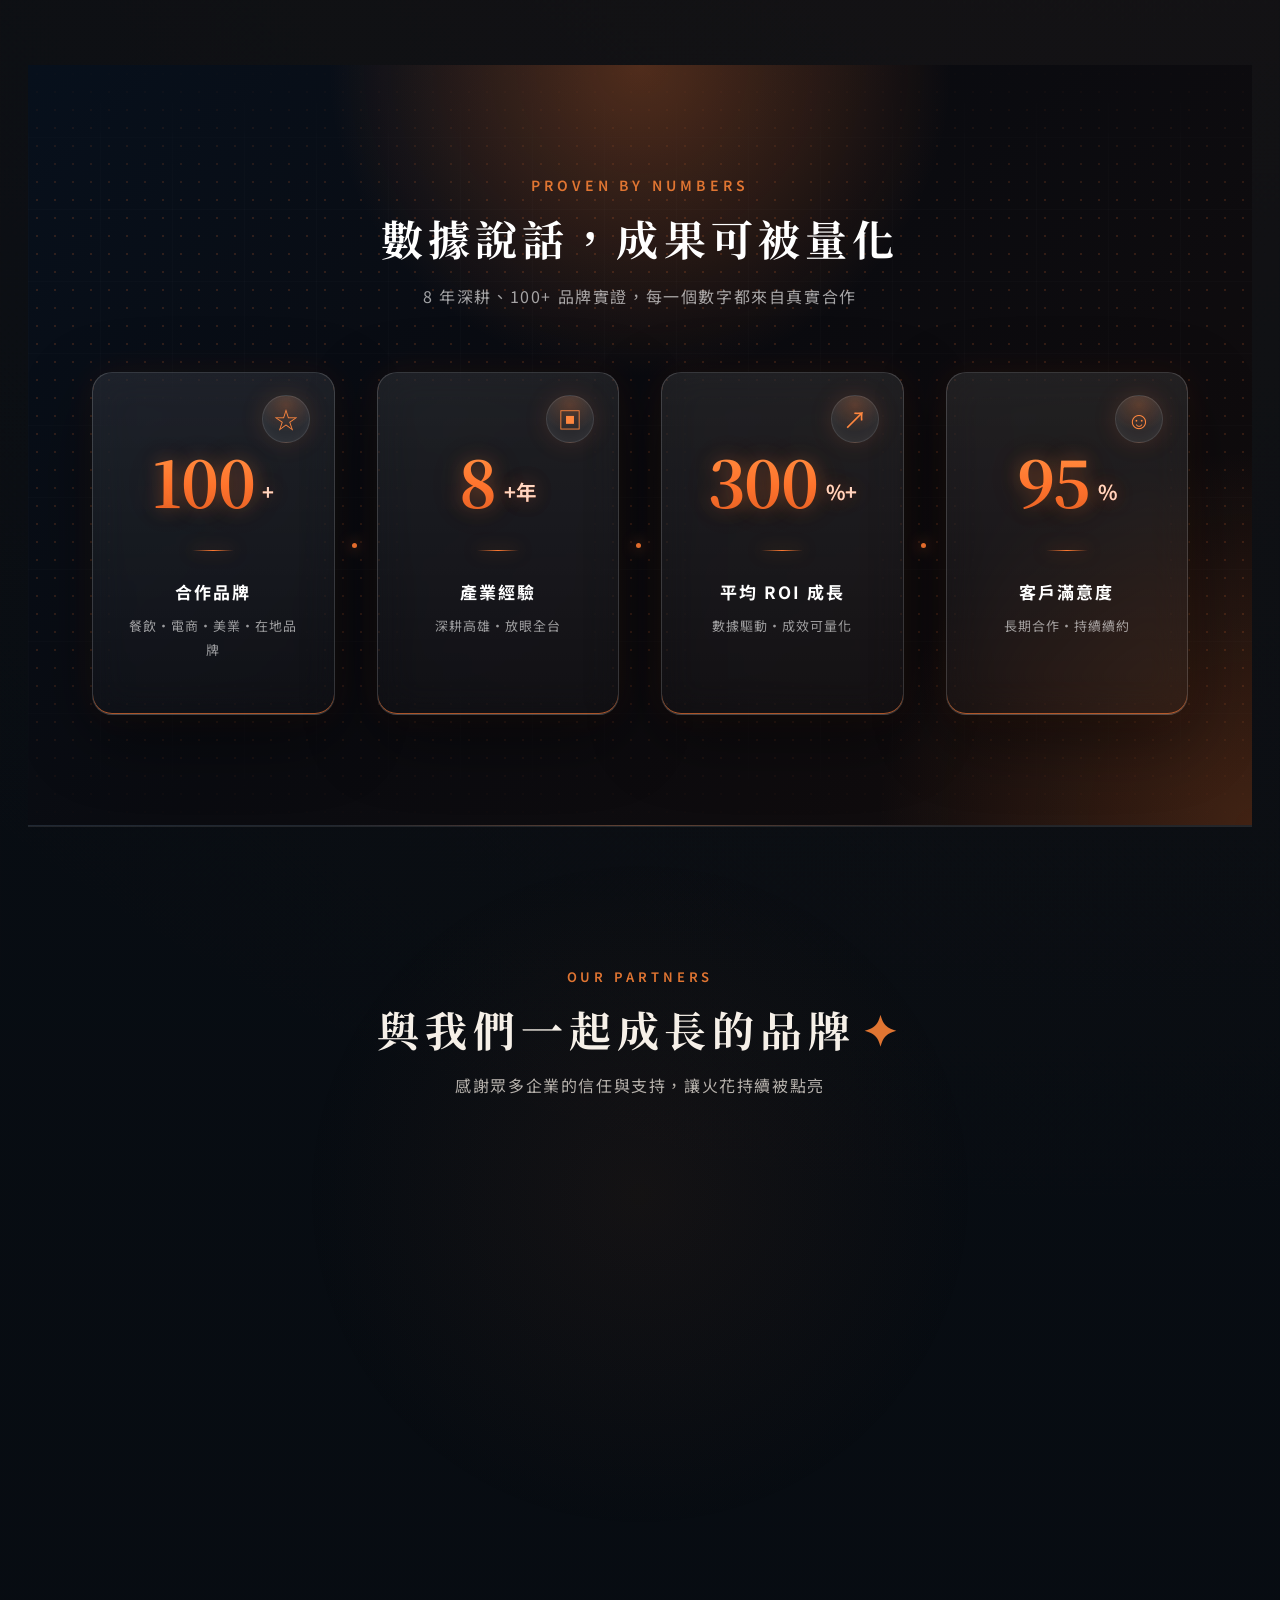
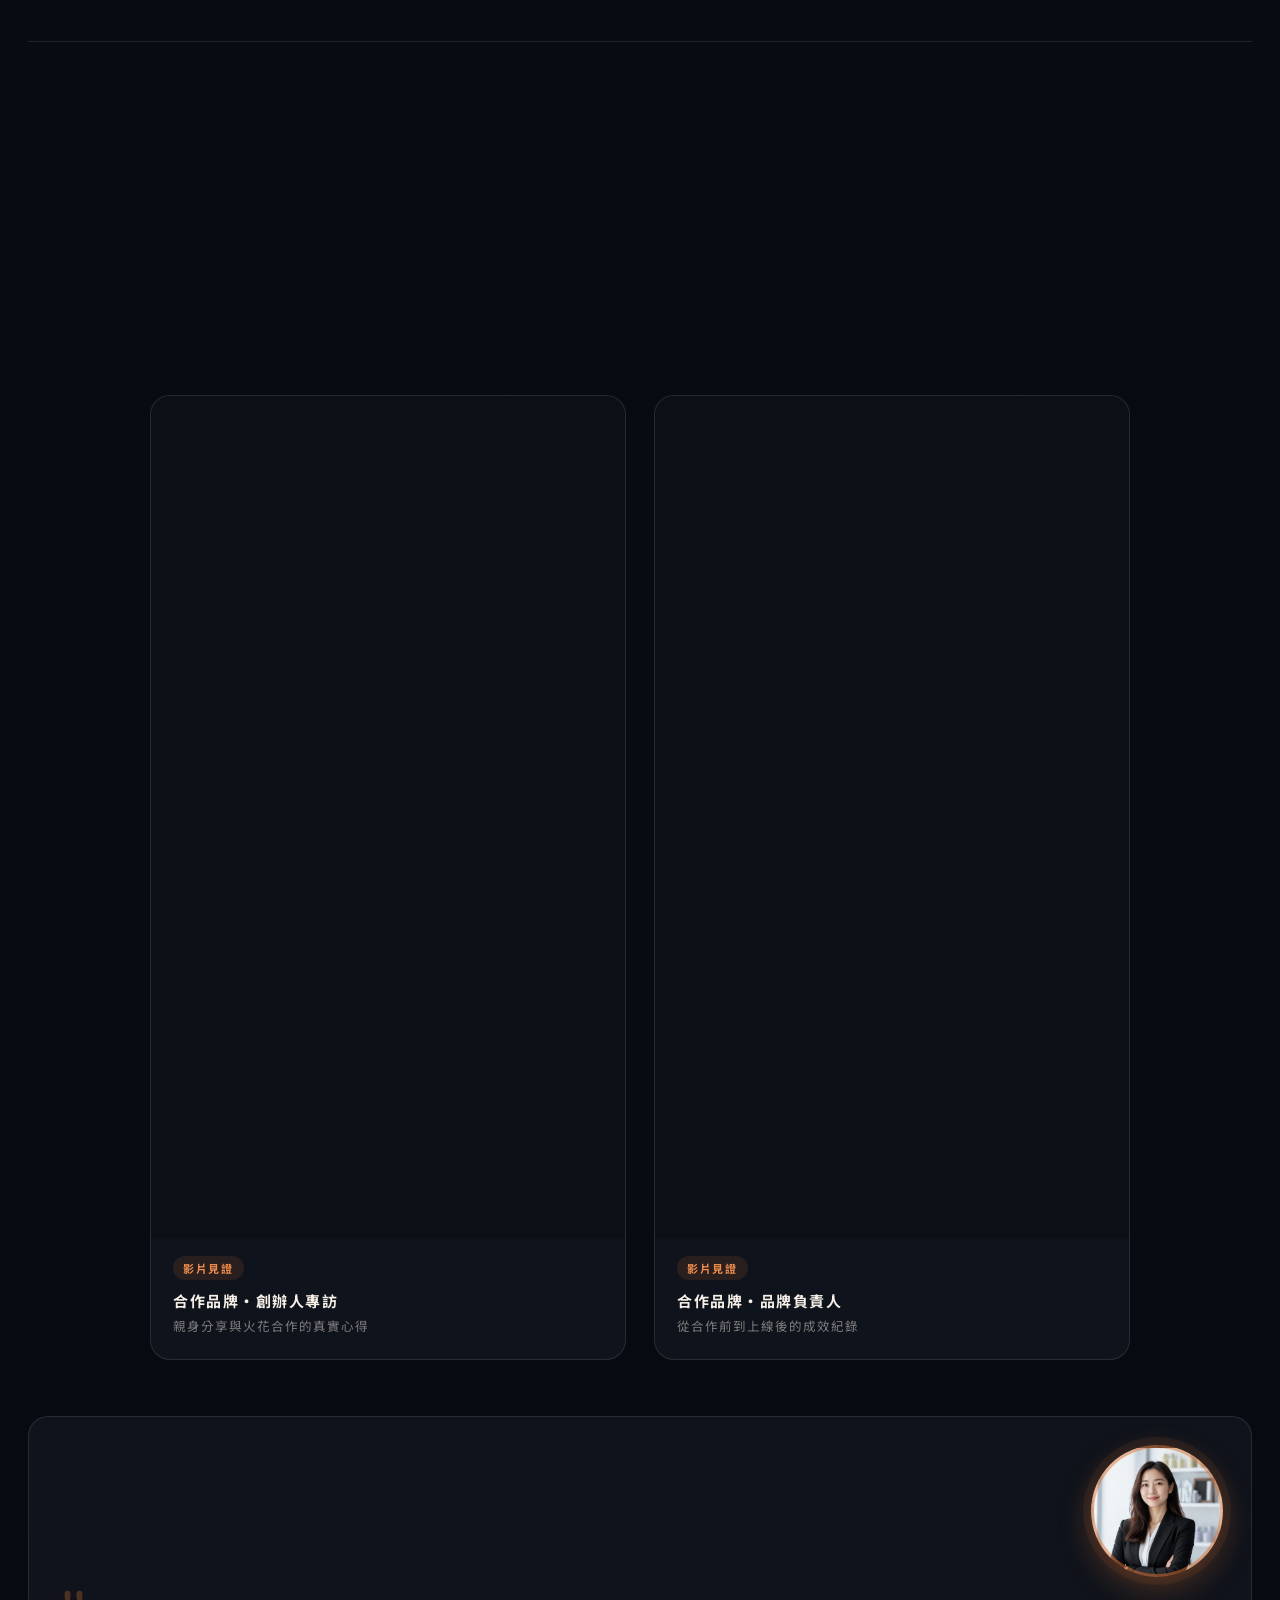
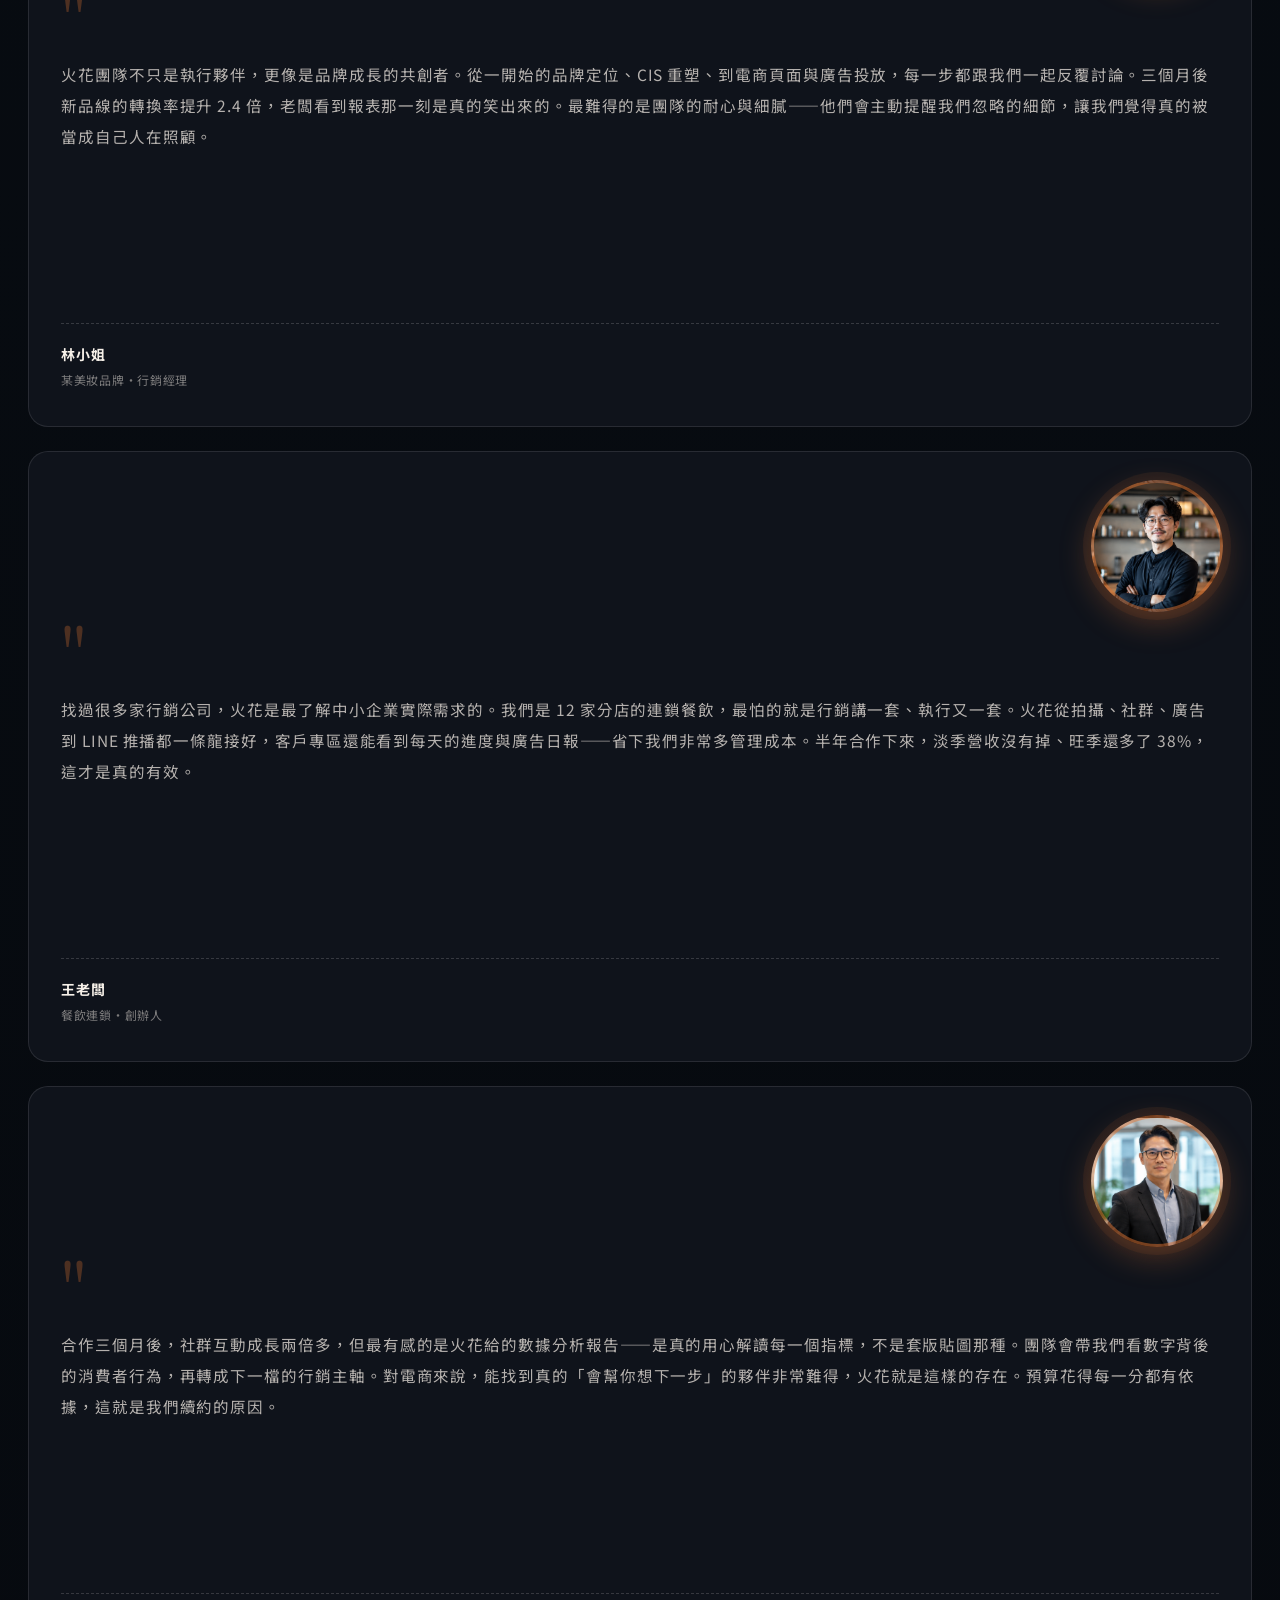
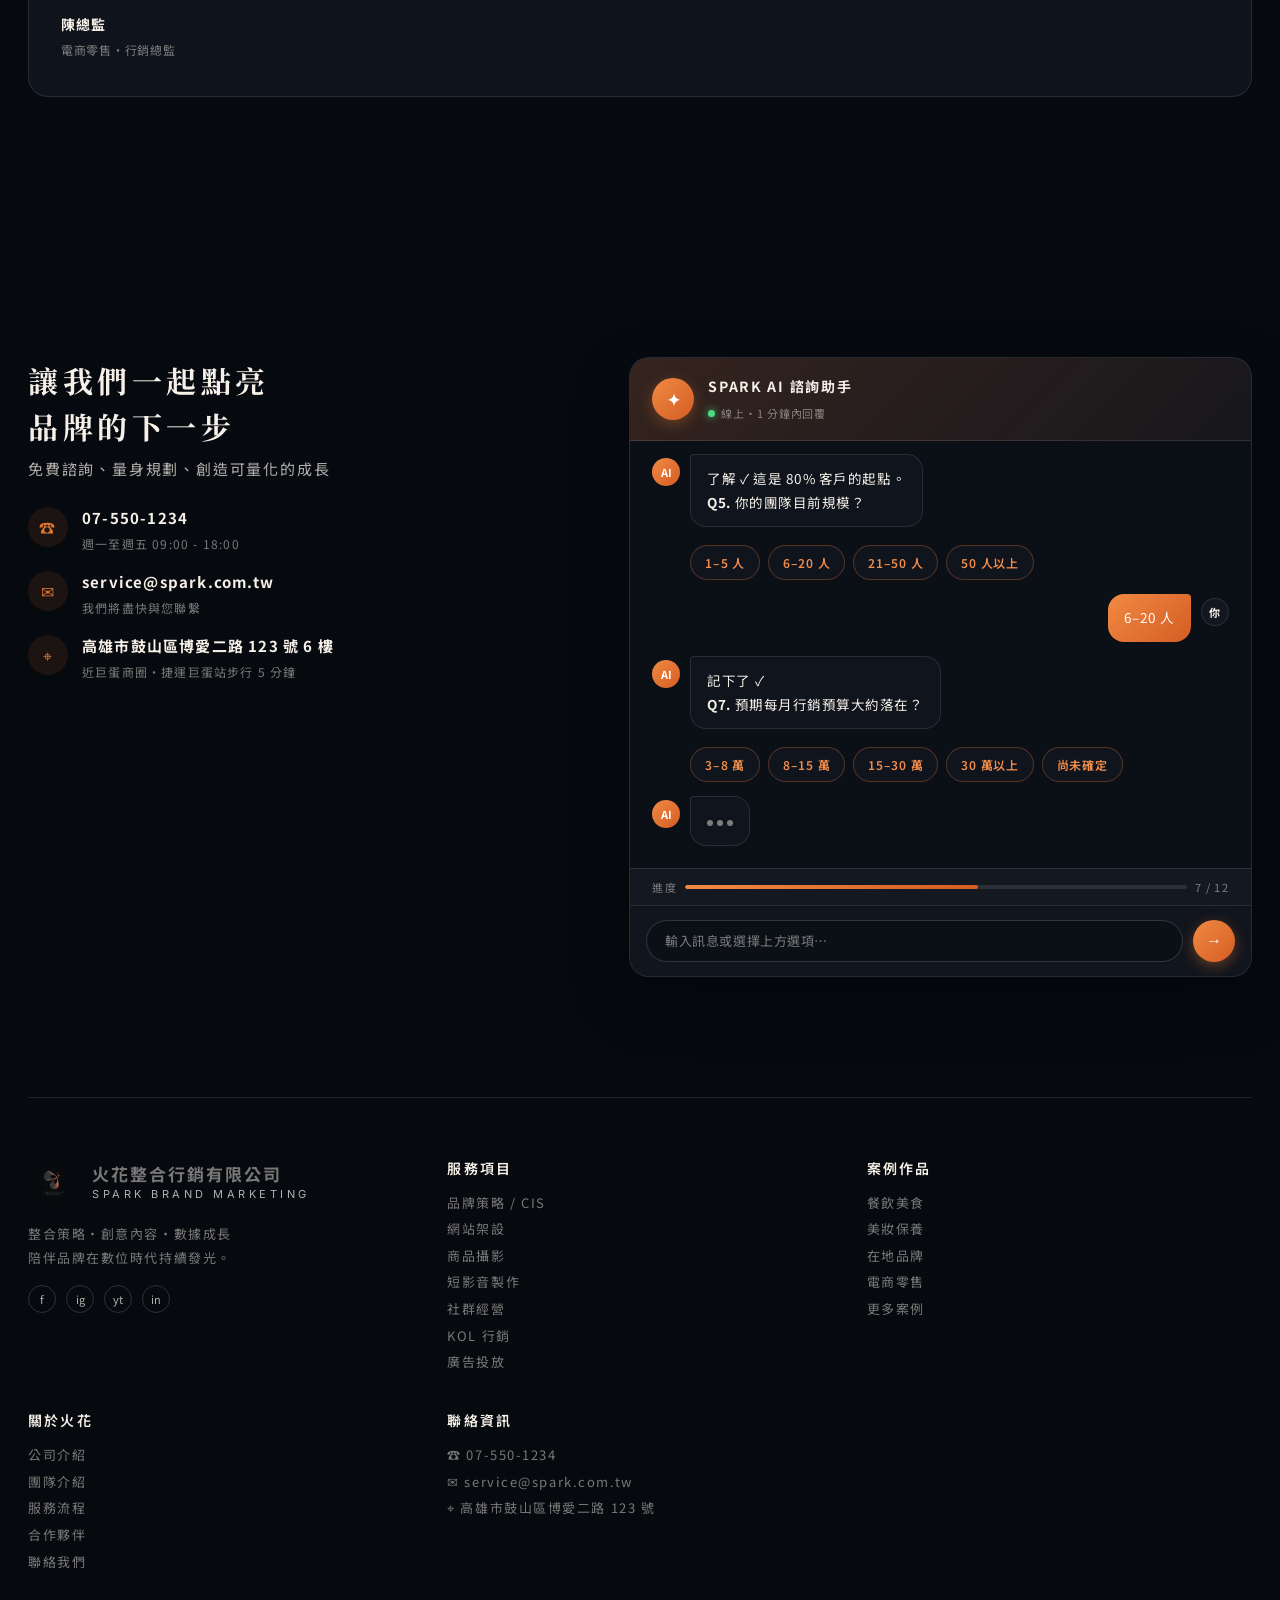
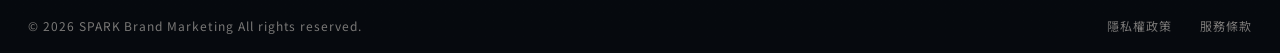
==== commit 4449ea19: "feat(index): interactive portal tour + real SEO screenshots in case page index.html: - New 客戶後台互動導覽 " ====
--- a/index.html
+++ b/index.html
@@ -1992,6 +1992,102 @@
       </div>
     </section>
 
+    <!-- ===== 客戶後台互動導覽 ===== -->
+    <section class="portal-tour" id="portal-tour" style="padding:100px 30px 90px;background:linear-gradient(180deg,#FFFAF3 0%,#FFFFFF 100%);">
+      <div style="max-width:1400px;margin:0 auto;">
+        <div style="text-align:center;margin-bottom:48px;">
+          <div style="font-size:11px;letter-spacing:.3em;color:#E07532;font-weight:700;margin-bottom:14px;">🌟 EXCLUSIVE WITH SPARK</div>
+          <h2 style="font-size:42px;font-weight:800;line-height:1.2;margin:0 0 16px;color:#1A1A1A;">簽下去不只是一個專案<br>而是整套<span style="color:#E07532;">「客戶後台系統」</span></h2>
+          <p style="font-size:16px;color:#666;max-width:680px;margin:0 auto;line-height:1.7;">不用再追問進度、看不懂報表、檔案到處找。<br>登入專屬後台，所有事一頁看完。<b style="color:#E07532;">業界唯一附贈，沒有第二家。</b></p>
+        </div>
+
+        <div class="tour-stage" style="display:grid;grid-template-columns:280px 1fr;gap:24px;align-items:start;">
+          <!-- Tab list -->
+          <div class="tour-tabs" style="display:flex;flex-direction:column;gap:8px;">
+            <div class="tour-tab is-active" data-tour="dashboard" style="cursor:pointer;padding:16px 18px;background:#fff;border:2px solid #E07532;border-radius:12px;box-shadow:0 4px 16px rgba(224,117,50,.18);transition:all .2s;">
+              <div style="display:flex;align-items:center;gap:10px;margin-bottom:4px;"><span style="font-size:18px;">📊</span><b style="color:#E07532;">總覽 Dashboard</b></div>
+              <div style="font-size:12px;color:#888;line-height:1.5;">一頁看完進度、成效、待辦</div>
+            </div>
+            <div class="tour-tab" data-tour="progress" style="cursor:pointer;padding:16px 18px;background:#fff;border:2px solid #eee;border-radius:12px;transition:all .2s;">
+              <div style="display:flex;align-items:center;gap:10px;margin-bottom:4px;"><span style="font-size:18px;">📅</span><b style="color:#1A1A1A;">專案進度</b></div>
+              <div style="font-size:12px;color:#888;line-height:1.5;">每階段時間表、檔案、確認狀態</div>
+            </div>
+            <div class="tour-tab" data-tour="ads" style="cursor:pointer;padding:16px 18px;background:#fff;border:2px solid #eee;border-radius:12px;transition:all .2s;">
+              <div style="display:flex;align-items:center;gap:10px;margin-bottom:4px;"><span style="font-size:18px;">📈</span><b style="color:#1A1A1A;">廣告成效</b></div>
+              <div style="font-size:12px;color:#888;line-height:1.5;">Meta + Google 即時報表，免切平台</div>
+            </div>
+            <div class="tour-tab" data-tour="seo-seo" style="cursor:pointer;padding:16px 18px;background:#fff;border:2px solid #eee;border-radius:12px;transition:all .2s;position:relative;">
+              <div style="display:flex;align-items:center;gap:10px;margin-bottom:4px;"><span style="font-size:18px;">🔍</span><b style="color:#1A1A1A;">SEO 績效</b><span style="font-size:9px;background:linear-gradient(135deg,#E07532,#C45A1E);color:#fff;padding:2px 6px;border-radius:8px;font-weight:700;letter-spacing:.1em;margin-left:4px;">NEW</span></div>
+              <div style="font-size:12px;color:#888;line-height:1.5;">本月排名、點擊、熱門查詢</div>
+            </div>
+            <div class="tour-tab" data-tour="seo-aeo" style="cursor:pointer;padding:16px 18px;background:#fff;border:2px solid #eee;border-radius:12px;transition:all .2s;position:relative;">
+              <div style="display:flex;align-items:center;gap:10px;margin-bottom:4px;"><span style="font-size:18px;">🤖</span><b style="color:#1A1A1A;">AEO 引用</b><span style="font-size:9px;background:linear-gradient(135deg,#E07532,#C45A1E);color:#fff;padding:2px 6px;border-radius:8px;font-weight:700;letter-spacing:.1em;margin-left:4px;">🌟 全台首創</span></div>
+              <div style="font-size:12px;color:#888;line-height:1.5;">追蹤 ChatGPT/Perplexity 等 AI 引用次數</div>
+            </div>
+            <div class="tour-tab" data-tour="files" style="cursor:pointer;padding:16px 18px;background:#fff;border:2px solid #eee;border-radius:12px;transition:all .2s;">
+              <div style="display:flex;align-items:center;gap:10px;margin-bottom:4px;"><span style="font-size:18px;">📁</span><b style="color:#1A1A1A;">檔案下載</b></div>
+              <div style="font-size:12px;color:#888;line-height:1.5;">設計檔、合約、發票一次搞定</div>
+            </div>
+            <div class="tour-tab" data-tour="payments" style="cursor:pointer;padding:16px 18px;background:#fff;border:2px solid #eee;border-radius:12px;transition:all .2s;">
+              <div style="display:flex;align-items:center;gap:10px;margin-bottom:4px;"><span style="font-size:18px;">💰</span><b style="color:#1A1A1A;">付款紀錄</b></div>
+              <div style="font-size:12px;color:#888;line-height:1.5;">收款明細、發票、餘額一目了然</div>
+            </div>
+          </div>
+
+          <!-- Screenshot pane -->
+          <div class="tour-pane" style="background:#1A1A1A;border-radius:18px;padding:16px;box-shadow:0 24px 60px rgba(0,0,0,.18);">
+            <div style="display:flex;align-items:center;gap:6px;padding:0 6px 12px;">
+              <span style="width:10px;height:10px;border-radius:50%;background:#FF5F57;"></span>
+              <span style="width:10px;height:10px;border-radius:50%;background:#FEBC2E;"></span>
+              <span style="width:10px;height:10px;border-radius:50%;background:#28C840;"></span>
+              <span style="margin-left:14px;font-size:11px;color:#888;font-family:monospace;">portal.spark.tw</span>
+            </div>
+            <div class="tour-images" style="position:relative;border-radius:10px;overflow:hidden;background:#fff;">
+              <img class="tour-img is-active" data-tour="dashboard" src="assets/portal-tour/dashboard.png" alt="客戶後台 - 總覽" style="width:100%;display:block;">
+              <img class="tour-img" data-tour="progress" src="assets/portal-tour/progress.png" alt="客戶後台 - 專案進度" style="width:100%;display:none;">
+              <img class="tour-img" data-tour="ads" src="assets/portal-tour/ads.png" alt="客戶後台 - 廣告成效" style="width:100%;display:none;">
+              <img class="tour-img" data-tour="seo-seo" src="assets/portal-tour/seo-seo.png" alt="客戶後台 - SEO 績效" style="width:100%;display:none;">
+              <img class="tour-img" data-tour="seo-aeo" src="assets/portal-tour/seo-aeo.png" alt="客戶後台 - AEO 引用" style="width:100%;display:none;">
+              <img class="tour-img" data-tour="files" src="assets/portal-tour/files.png" alt="客戶後台 - 檔案下載" style="width:100%;display:none;">
+              <img class="tour-img" data-tour="payments" src="assets/portal-tour/payments.png" alt="客戶後台 - 付款紀錄" style="width:100%;display:none;">
+            </div>
+            <div style="text-align:center;padding-top:14px;">
+              <a href="portal.html" target="_blank" style="display:inline-block;background:linear-gradient(135deg,#E07532,#C45A1E);color:#fff;padding:10px 24px;border-radius:24px;font-size:13px;font-weight:700;text-decoration:none;">→ 親自試用客戶後台 Demo</a>
+            </div>
+          </div>
+        </div>
+      </div>
+
+      <style>
+        .portal-tour .tour-tab:hover { border-color: #E07532 !important; transform: translateX(2px); }
+        @media (max-width: 900px) {
+          .portal-tour .tour-stage { grid-template-columns: 1fr !important; }
+          .portal-tour .tour-tabs { flex-direction: row !important; overflow-x: auto; padding-bottom: 8px; }
+          .portal-tour .tour-tab { flex-shrink: 0; min-width: 220px; }
+        }
+      </style>
+
+      <script>
+        (function(){
+          const tabs = document.querySelectorAll('.portal-tour .tour-tab');
+          const imgs = document.querySelectorAll('.portal-tour .tour-img');
+          tabs.forEach(tab => {
+            tab.addEventListener('click', () => {
+              const target = tab.dataset.tour;
+              tabs.forEach(t => {
+                const on = t === tab;
+                t.classList.toggle('is-active', on);
+                t.style.border = on ? '2px solid #E07532' : '2px solid #eee';
+                t.style.boxShadow = on ? '0 4px 16px rgba(224,117,50,.18)' : 'none';
+                t.querySelector('b').style.color = on ? '#E07532' : '#1A1A1A';
+              });
+              imgs.forEach(i => { i.style.display = i.dataset.tour === target ? 'block' : 'none'; });
+            });
+          });
+        })();
+      </script>
+    </section>
+
     <!-- ===== 適合客戶類型（4 卡片）===== -->
     <section class="audience-section" id="audience">
       <div class="container">
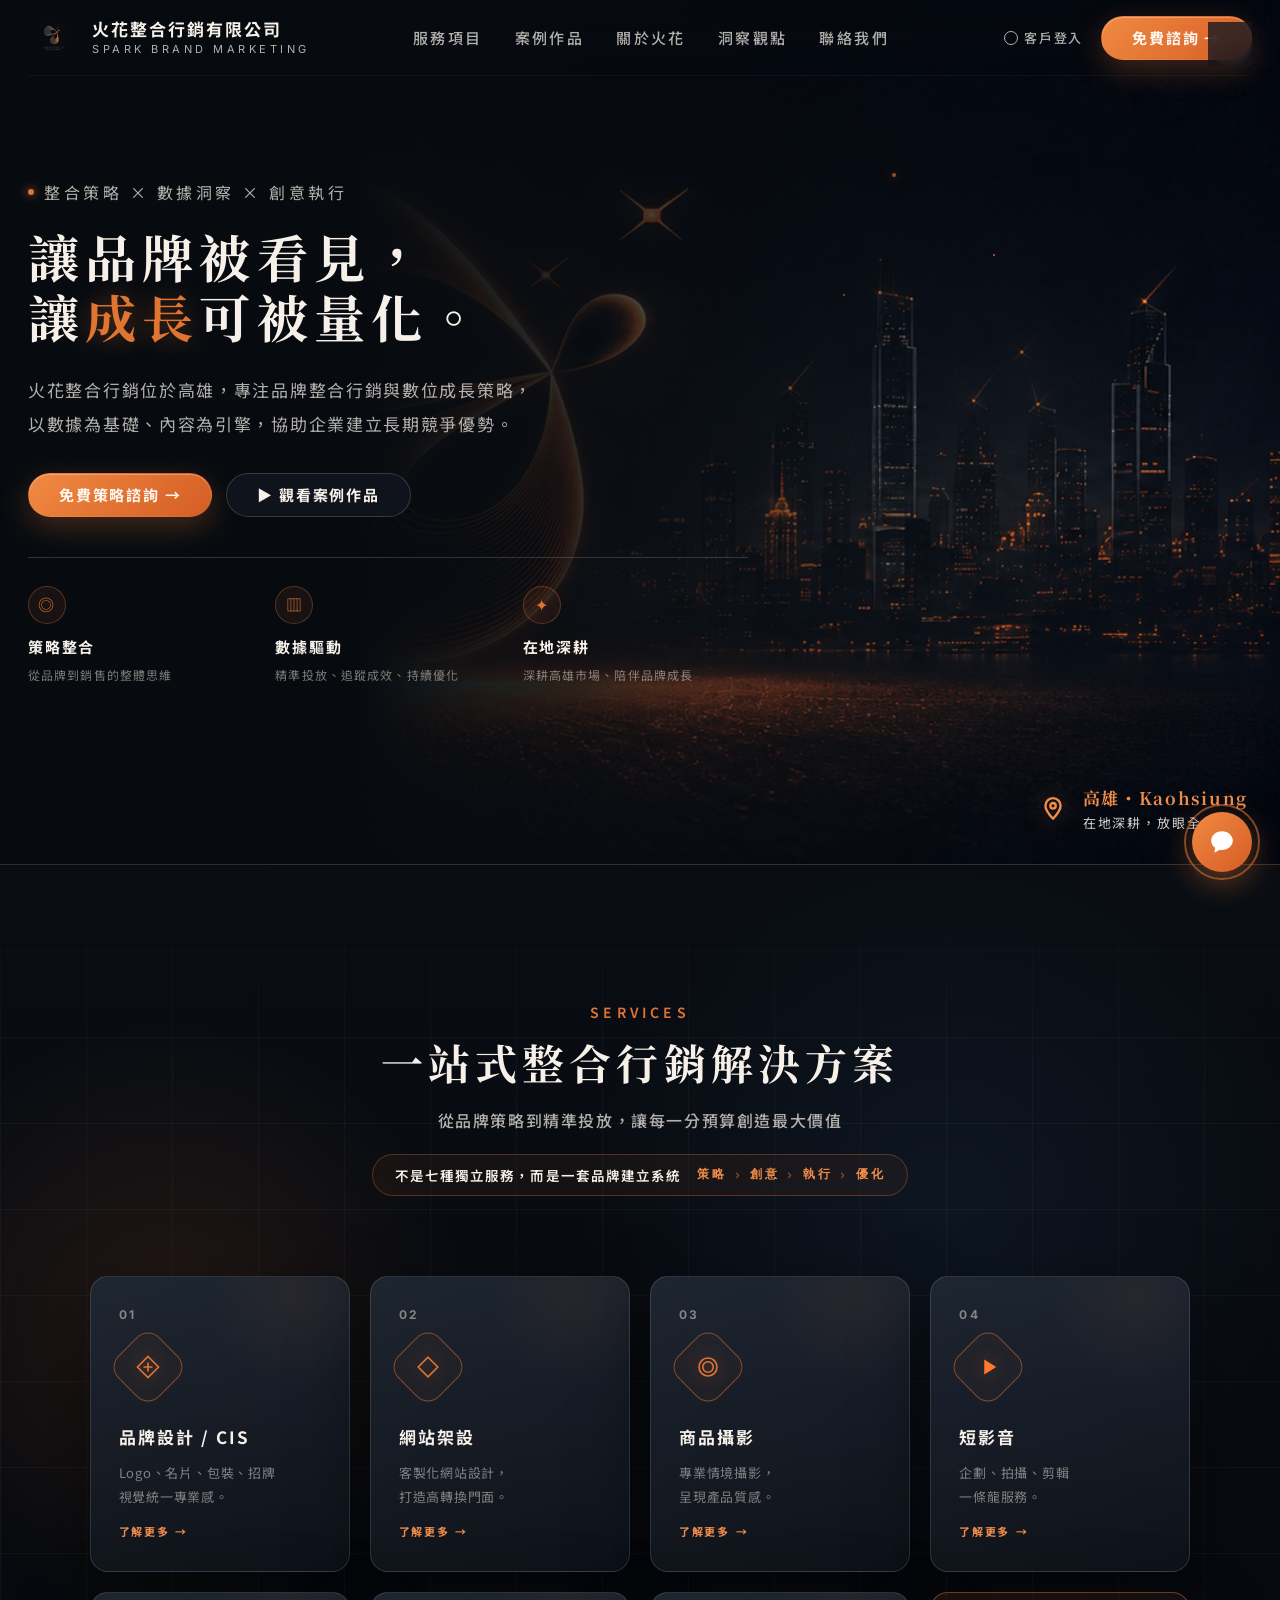
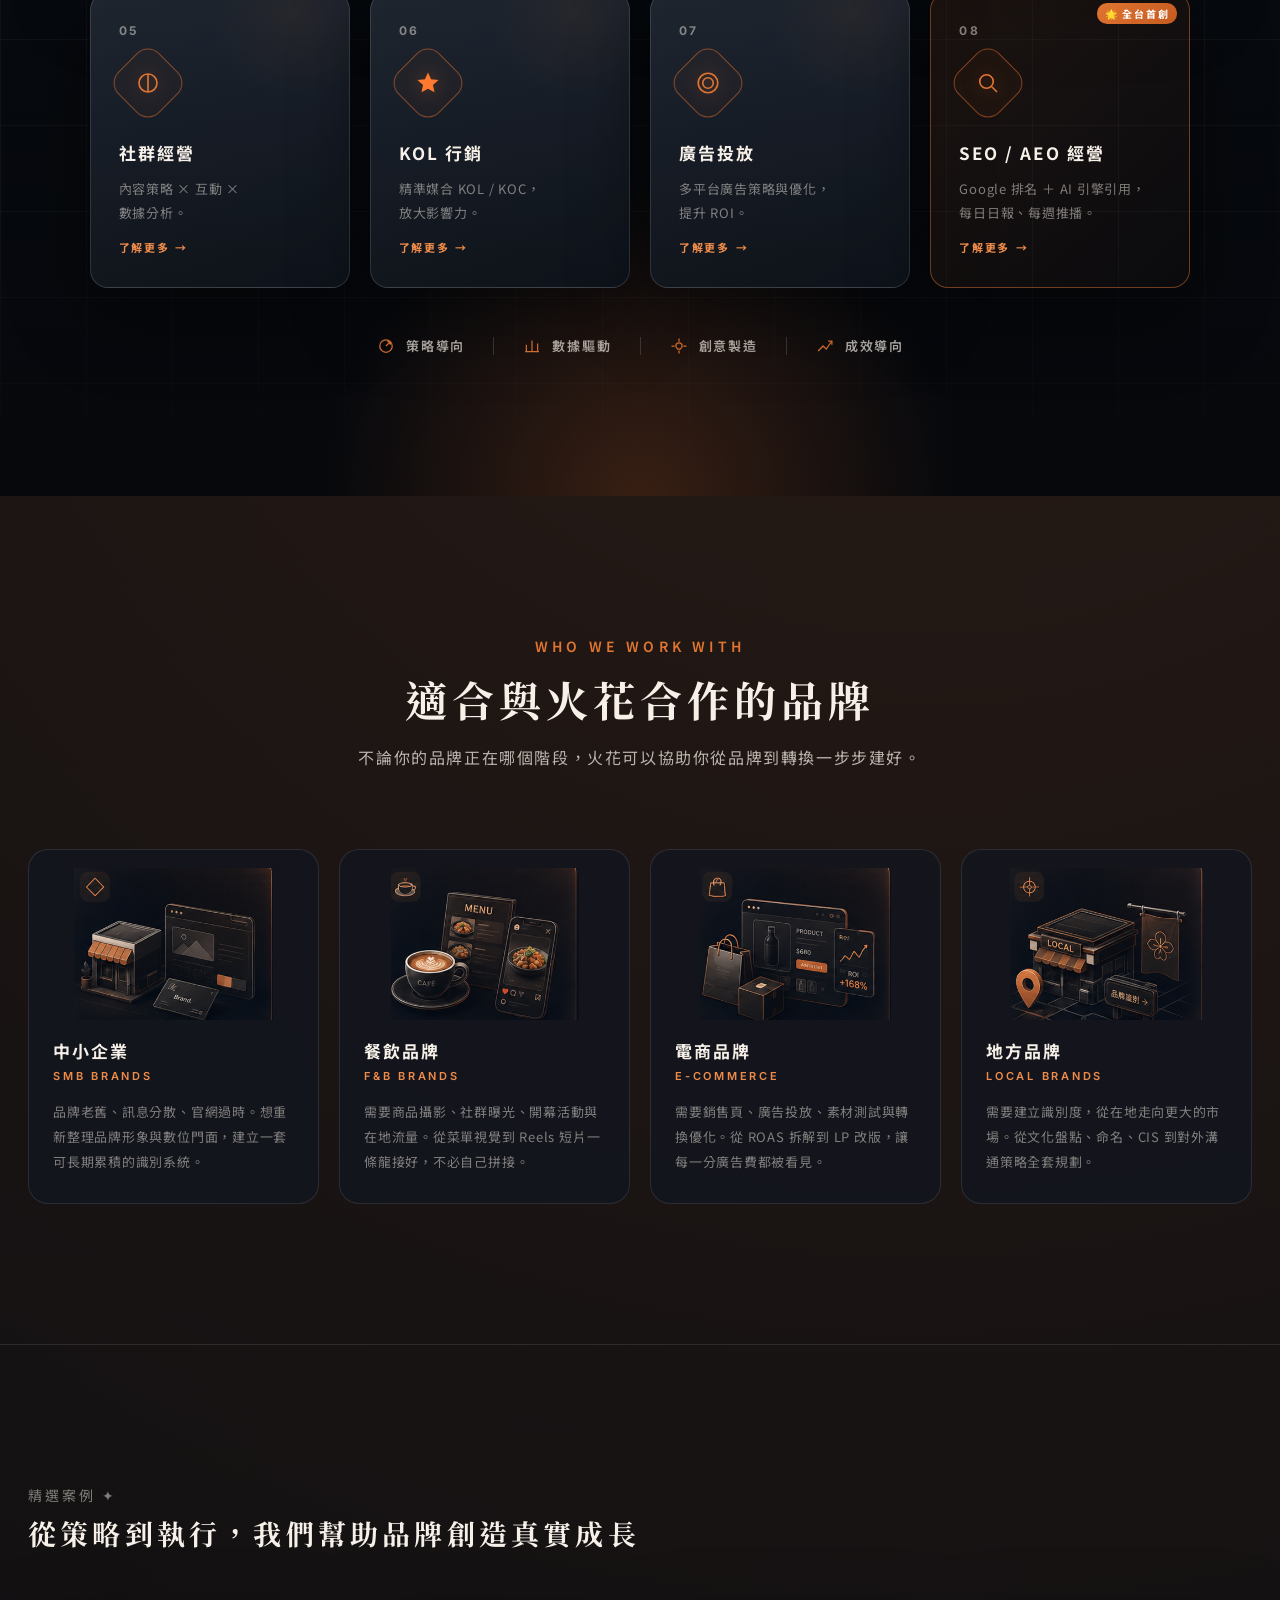
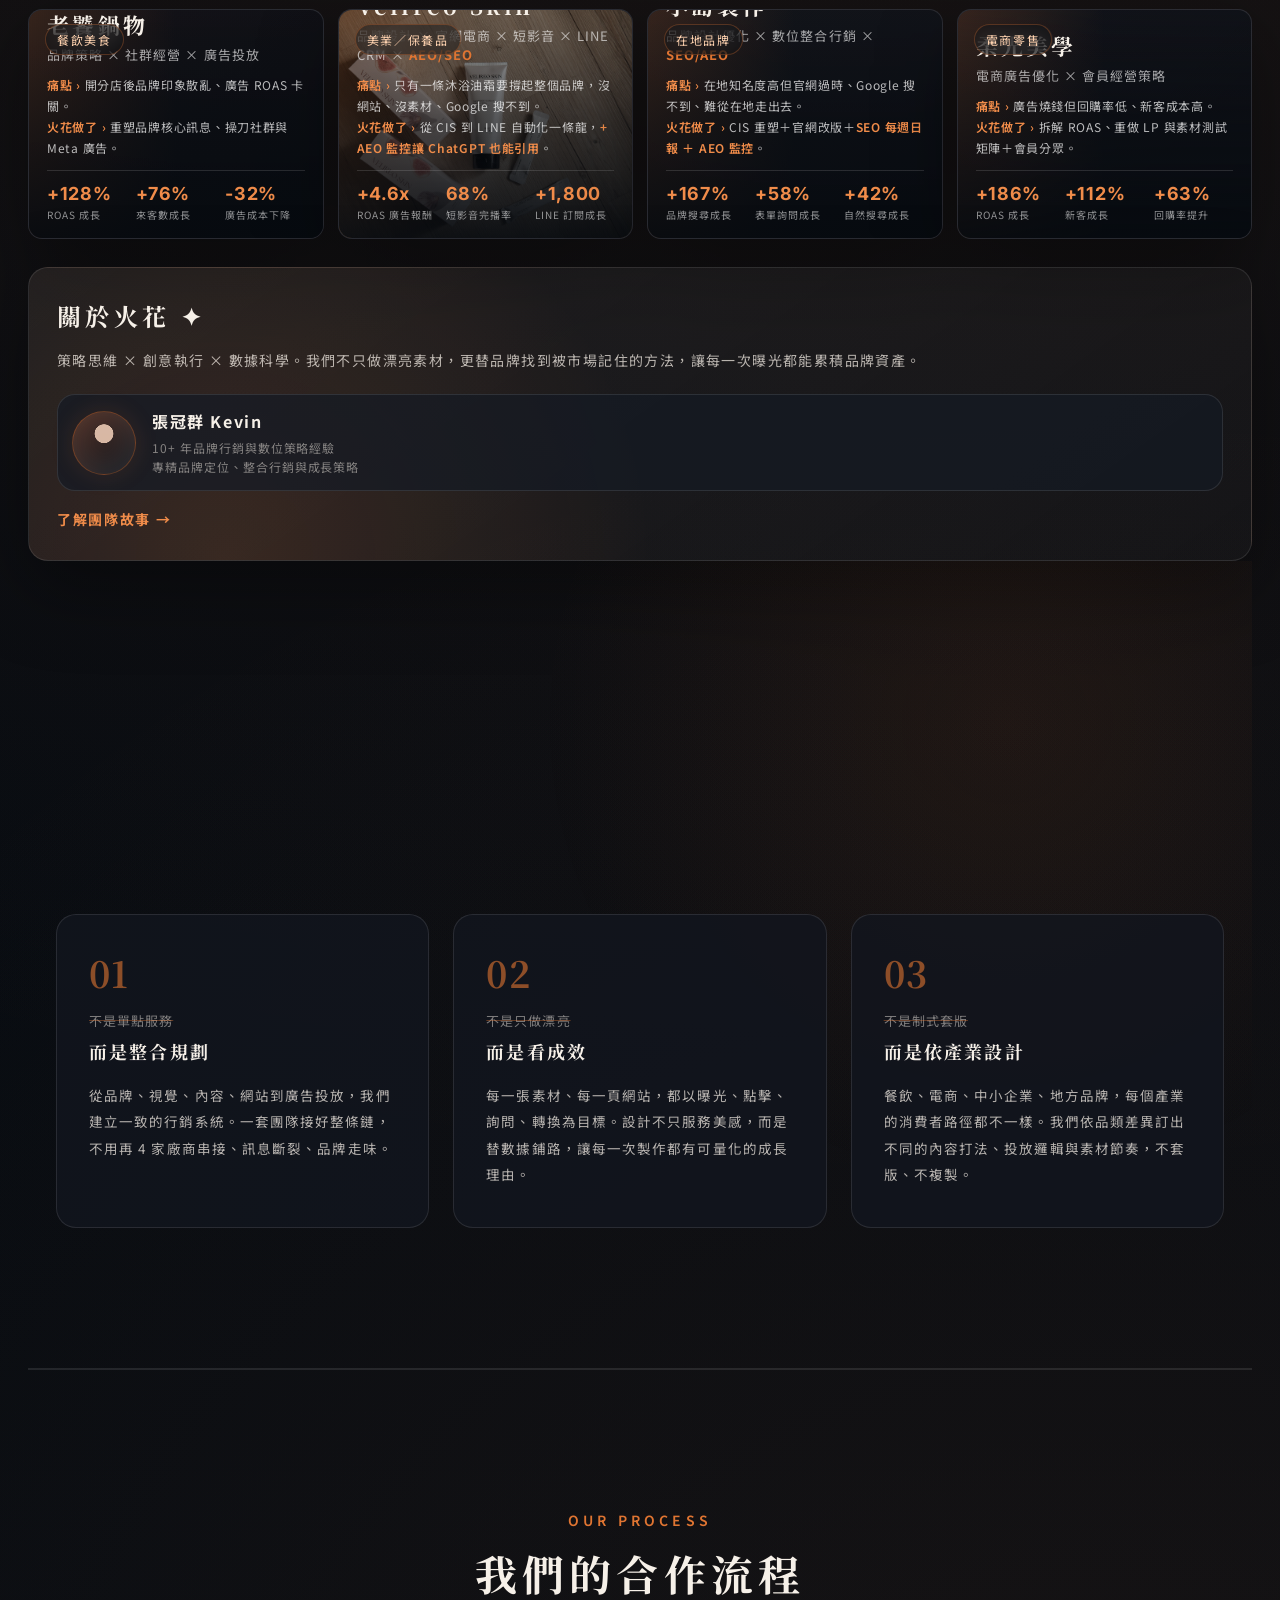
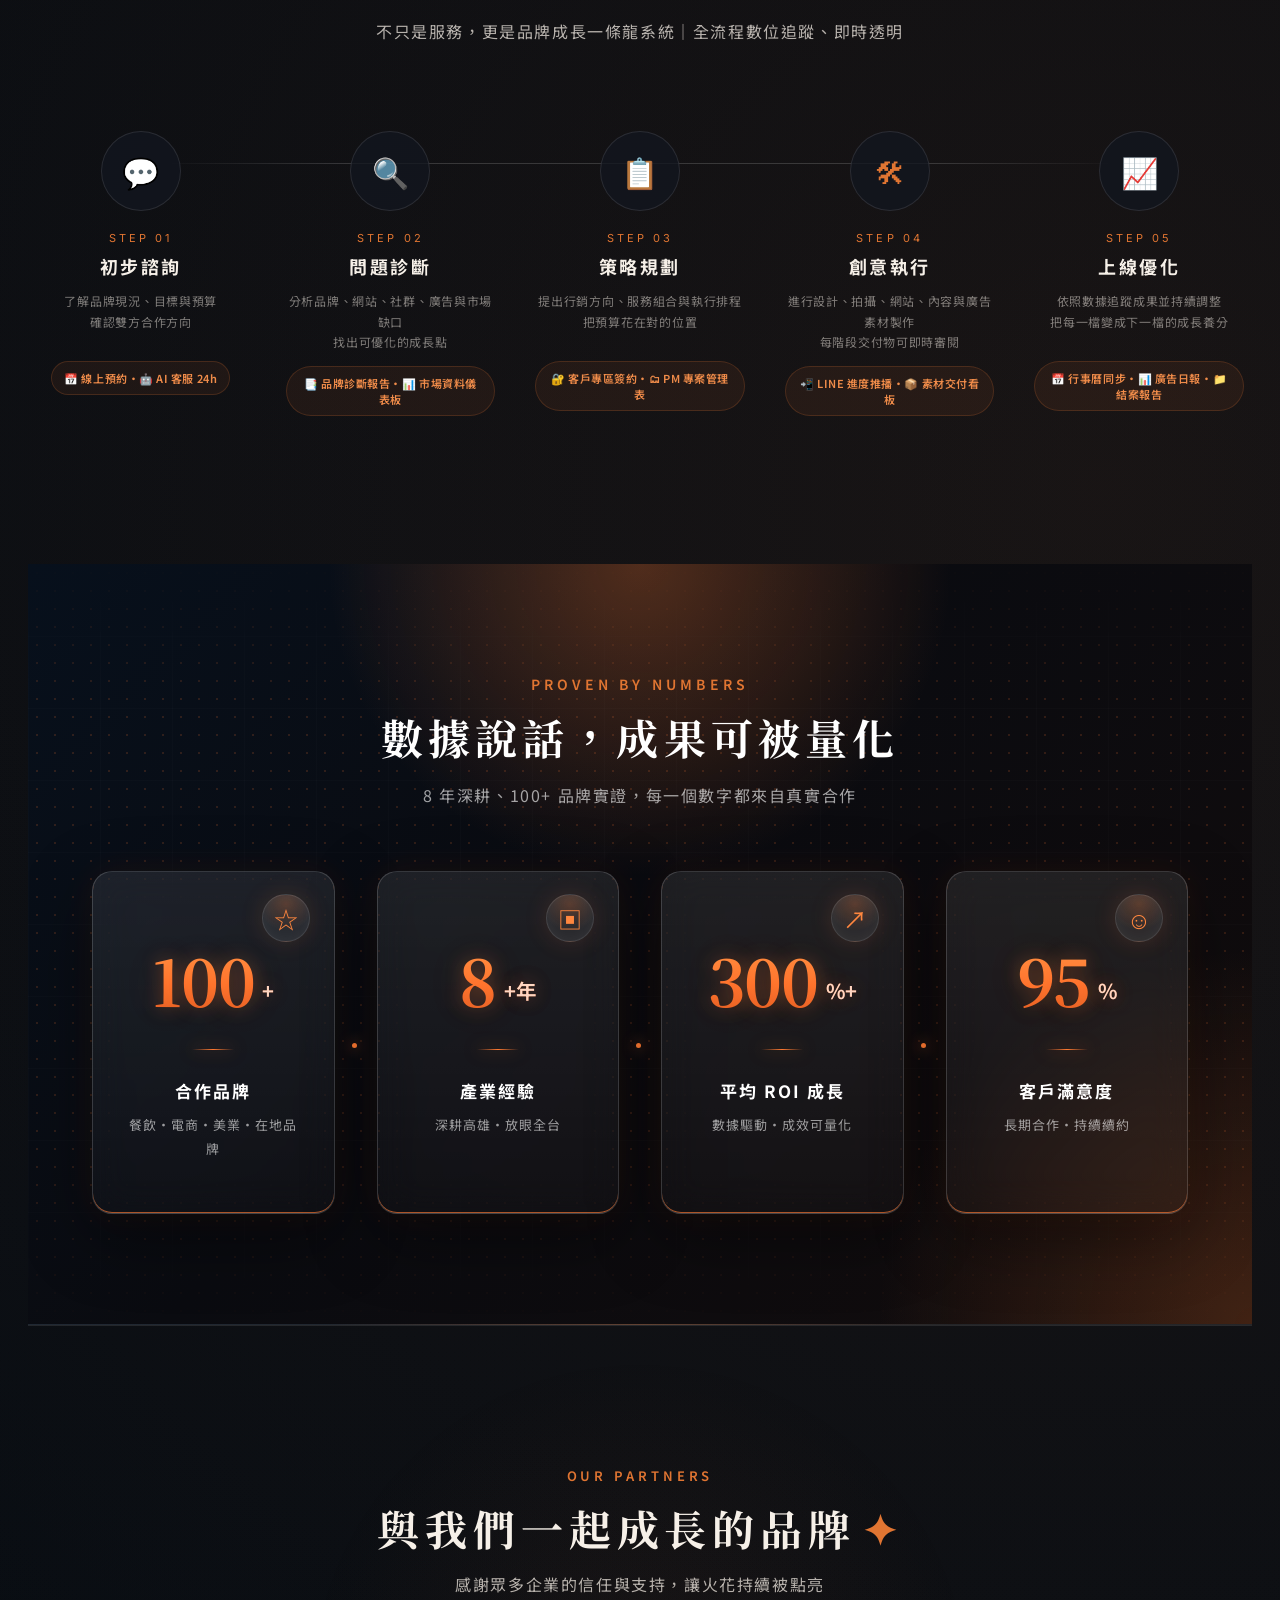
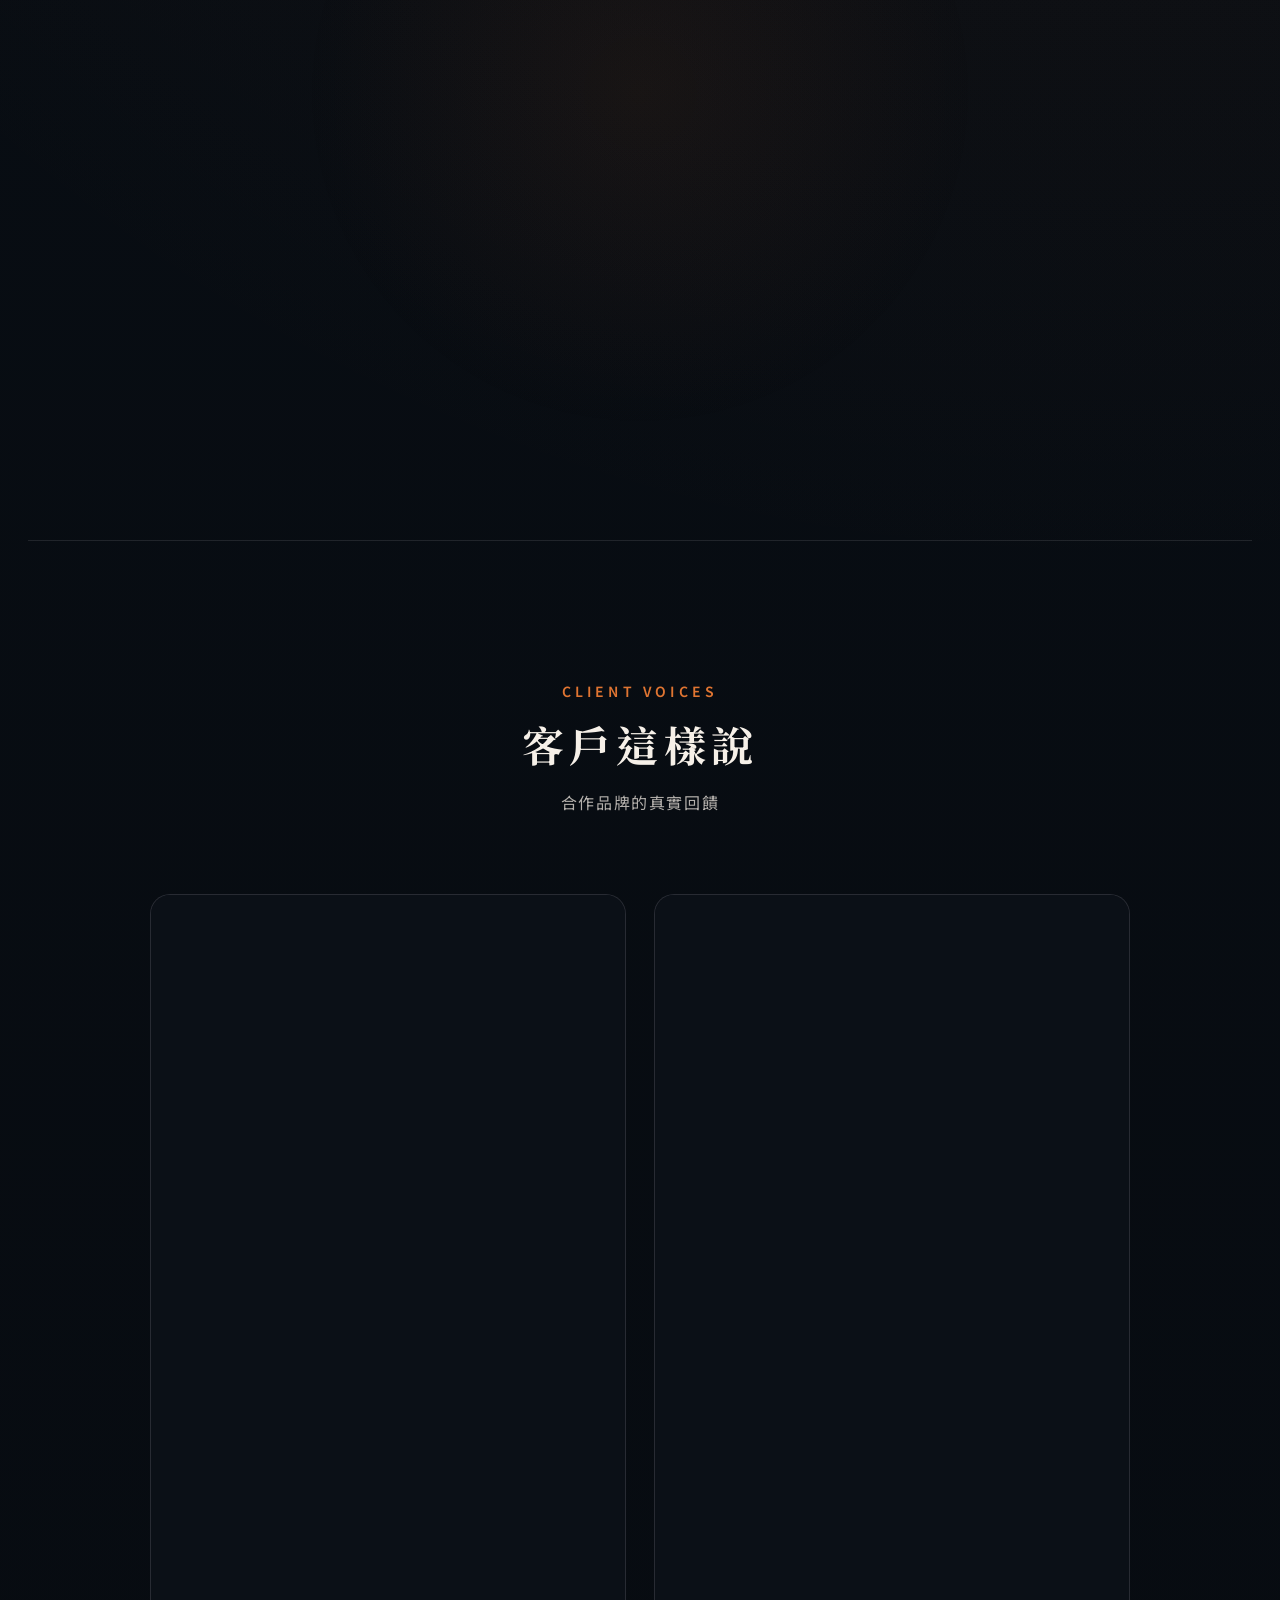
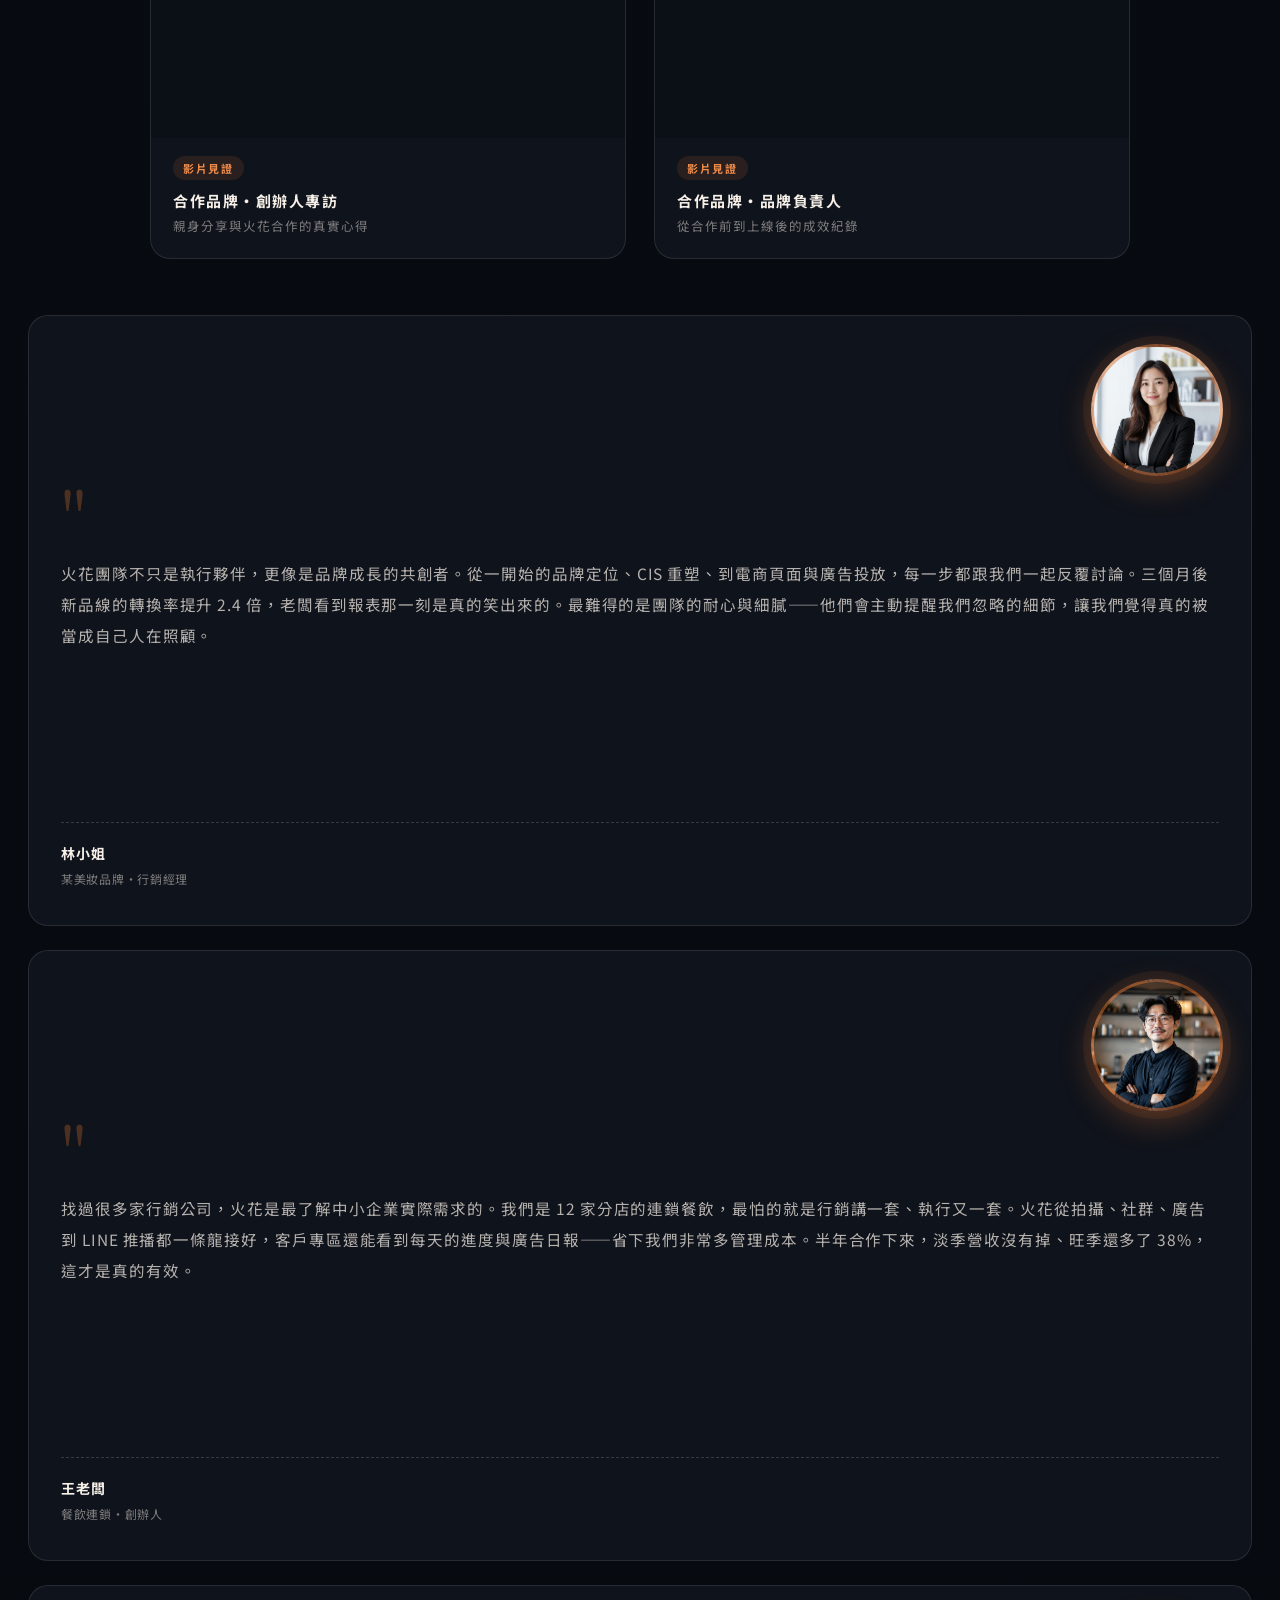
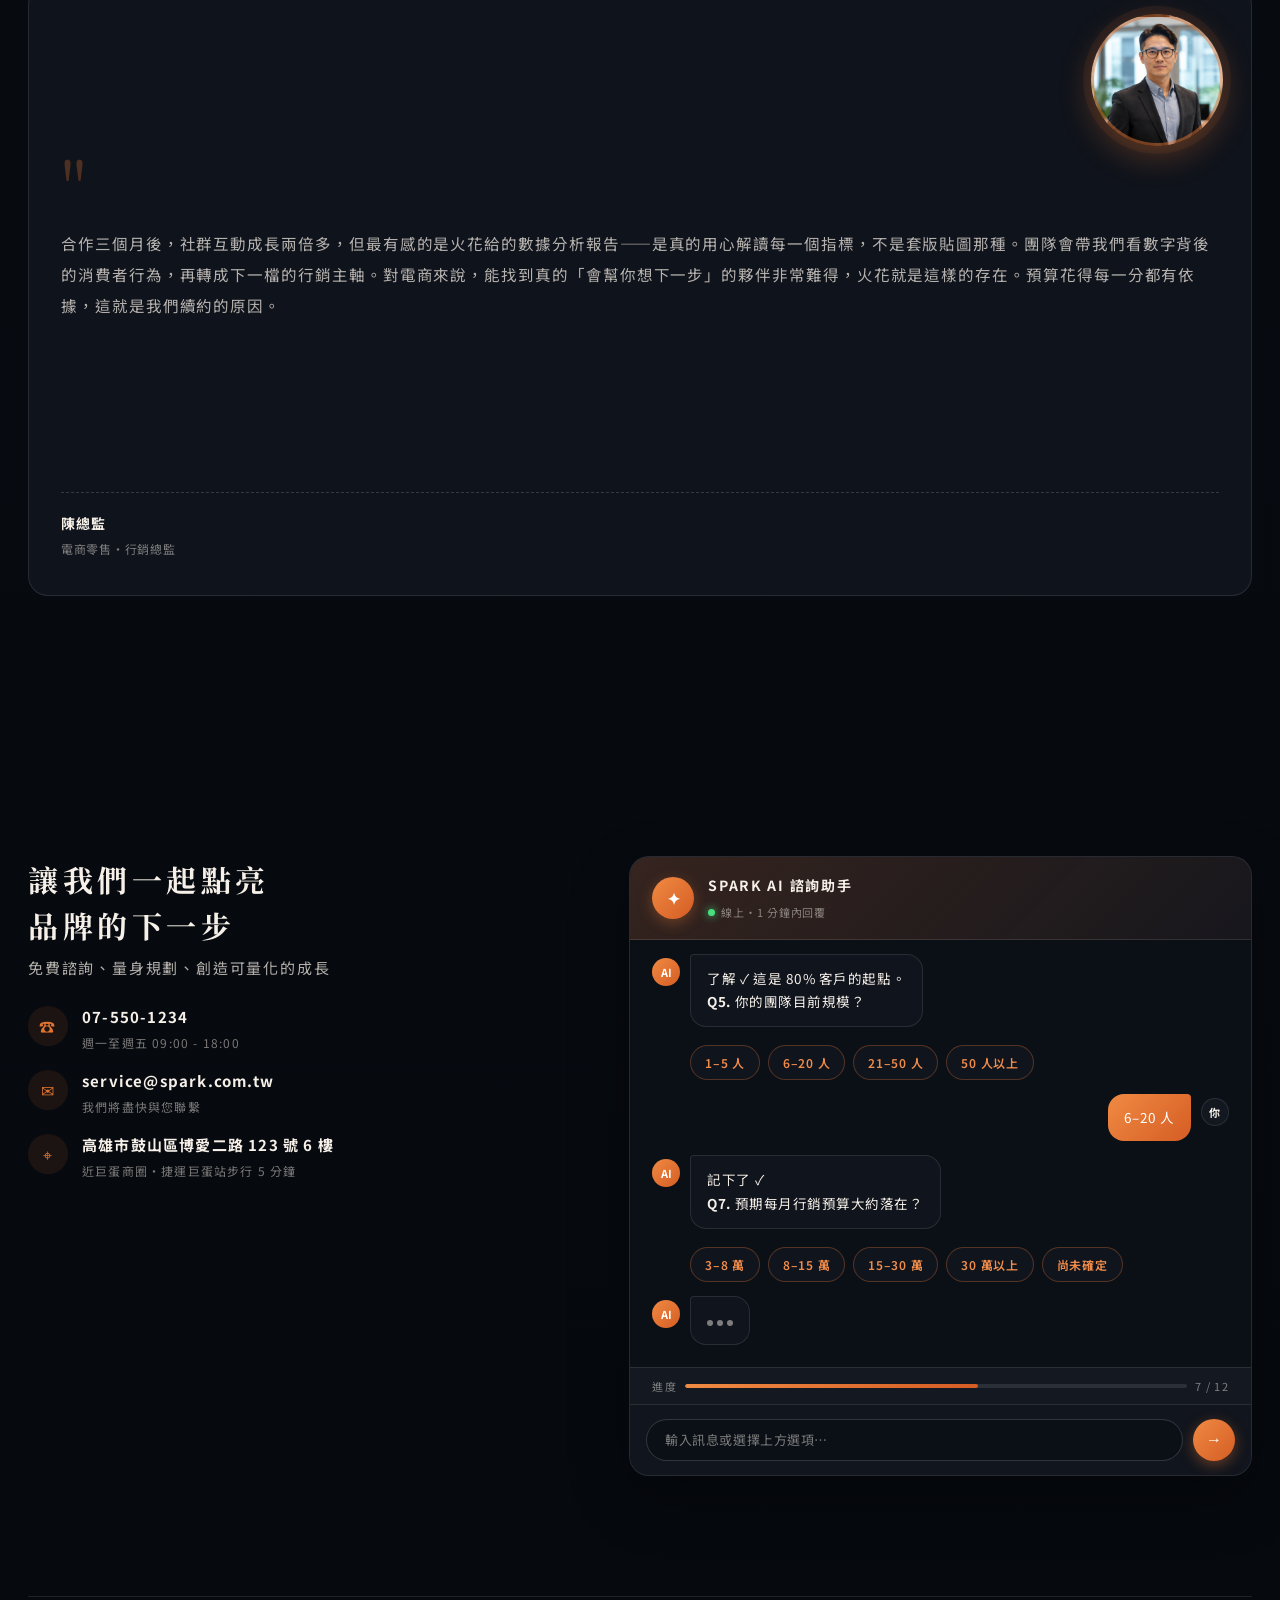
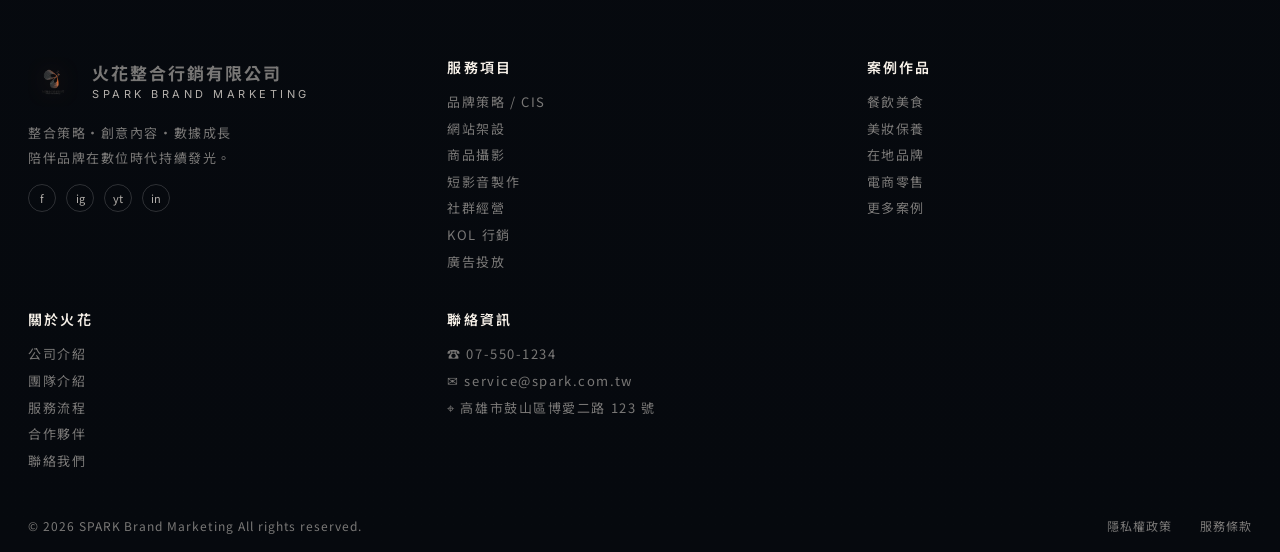
==== commit a2bd9908: "refactor: move portal-tour to services.html + monthly→yearly pricing - Move 客戶後台互動導覽 section from in" ====
--- a/index.html
+++ b/index.html
@@ -1992,102 +1992,6 @@
       </div>
     </section>
 
-    <!-- ===== 客戶後台互動導覽 ===== -->
-    <section class="portal-tour" id="portal-tour" style="padding:100px 30px 90px;background:linear-gradient(180deg,#FFFAF3 0%,#FFFFFF 100%);">
-      <div style="max-width:1400px;margin:0 auto;">
-        <div style="text-align:center;margin-bottom:48px;">
-          <div style="font-size:11px;letter-spacing:.3em;color:#E07532;font-weight:700;margin-bottom:14px;">🌟 EXCLUSIVE WITH SPARK</div>
-          <h2 style="font-size:42px;font-weight:800;line-height:1.2;margin:0 0 16px;color:#1A1A1A;">簽下去不只是一個專案<br>而是整套<span style="color:#E07532;">「客戶後台系統」</span></h2>
-          <p style="font-size:16px;color:#666;max-width:680px;margin:0 auto;line-height:1.7;">不用再追問進度、看不懂報表、檔案到處找。<br>登入專屬後台，所有事一頁看完。<b style="color:#E07532;">業界唯一附贈，沒有第二家。</b></p>
-        </div>
-
-        <div class="tour-stage" style="display:grid;grid-template-columns:280px 1fr;gap:24px;align-items:start;">
-          <!-- Tab list -->
-          <div class="tour-tabs" style="display:flex;flex-direction:column;gap:8px;">
-            <div class="tour-tab is-active" data-tour="dashboard" style="cursor:pointer;padding:16px 18px;background:#fff;border:2px solid #E07532;border-radius:12px;box-shadow:0 4px 16px rgba(224,117,50,.18);transition:all .2s;">
-              <div style="display:flex;align-items:center;gap:10px;margin-bottom:4px;"><span style="font-size:18px;">📊</span><b style="color:#E07532;">總覽 Dashboard</b></div>
-              <div style="font-size:12px;color:#888;line-height:1.5;">一頁看完進度、成效、待辦</div>
-            </div>
-            <div class="tour-tab" data-tour="progress" style="cursor:pointer;padding:16px 18px;background:#fff;border:2px solid #eee;border-radius:12px;transition:all .2s;">
-              <div style="display:flex;align-items:center;gap:10px;margin-bottom:4px;"><span style="font-size:18px;">📅</span><b style="color:#1A1A1A;">專案進度</b></div>
-              <div style="font-size:12px;color:#888;line-height:1.5;">每階段時間表、檔案、確認狀態</div>
-            </div>
-            <div class="tour-tab" data-tour="ads" style="cursor:pointer;padding:16px 18px;background:#fff;border:2px solid #eee;border-radius:12px;transition:all .2s;">
-              <div style="display:flex;align-items:center;gap:10px;margin-bottom:4px;"><span style="font-size:18px;">📈</span><b style="color:#1A1A1A;">廣告成效</b></div>
-              <div style="font-size:12px;color:#888;line-height:1.5;">Meta + Google 即時報表，免切平台</div>
-            </div>
-            <div class="tour-tab" data-tour="seo-seo" style="cursor:pointer;padding:16px 18px;background:#fff;border:2px solid #eee;border-radius:12px;transition:all .2s;position:relative;">
-              <div style="display:flex;align-items:center;gap:10px;margin-bottom:4px;"><span style="font-size:18px;">🔍</span><b style="color:#1A1A1A;">SEO 績效</b><span style="font-size:9px;background:linear-gradient(135deg,#E07532,#C45A1E);color:#fff;padding:2px 6px;border-radius:8px;font-weight:700;letter-spacing:.1em;margin-left:4px;">NEW</span></div>
-              <div style="font-size:12px;color:#888;line-height:1.5;">本月排名、點擊、熱門查詢</div>
-            </div>
-            <div class="tour-tab" data-tour="seo-aeo" style="cursor:pointer;padding:16px 18px;background:#fff;border:2px solid #eee;border-radius:12px;transition:all .2s;position:relative;">
-              <div style="display:flex;align-items:center;gap:10px;margin-bottom:4px;"><span style="font-size:18px;">🤖</span><b style="color:#1A1A1A;">AEO 引用</b><span style="font-size:9px;background:linear-gradient(135deg,#E07532,#C45A1E);color:#fff;padding:2px 6px;border-radius:8px;font-weight:700;letter-spacing:.1em;margin-left:4px;">🌟 全台首創</span></div>
-              <div style="font-size:12px;color:#888;line-height:1.5;">追蹤 ChatGPT/Perplexity 等 AI 引用次數</div>
-            </div>
-            <div class="tour-tab" data-tour="files" style="cursor:pointer;padding:16px 18px;background:#fff;border:2px solid #eee;border-radius:12px;transition:all .2s;">
-              <div style="display:flex;align-items:center;gap:10px;margin-bottom:4px;"><span style="font-size:18px;">📁</span><b style="color:#1A1A1A;">檔案下載</b></div>
-              <div style="font-size:12px;color:#888;line-height:1.5;">設計檔、合約、發票一次搞定</div>
-            </div>
-            <div class="tour-tab" data-tour="payments" style="cursor:pointer;padding:16px 18px;background:#fff;border:2px solid #eee;border-radius:12px;transition:all .2s;">
-              <div style="display:flex;align-items:center;gap:10px;margin-bottom:4px;"><span style="font-size:18px;">💰</span><b style="color:#1A1A1A;">付款紀錄</b></div>
-              <div style="font-size:12px;color:#888;line-height:1.5;">收款明細、發票、餘額一目了然</div>
-            </div>
-          </div>
-
-          <!-- Screenshot pane -->
-          <div class="tour-pane" style="background:#1A1A1A;border-radius:18px;padding:16px;box-shadow:0 24px 60px rgba(0,0,0,.18);">
-            <div style="display:flex;align-items:center;gap:6px;padding:0 6px 12px;">
-              <span style="width:10px;height:10px;border-radius:50%;background:#FF5F57;"></span>
-              <span style="width:10px;height:10px;border-radius:50%;background:#FEBC2E;"></span>
-              <span style="width:10px;height:10px;border-radius:50%;background:#28C840;"></span>
-              <span style="margin-left:14px;font-size:11px;color:#888;font-family:monospace;">portal.spark.tw</span>
-            </div>
-            <div class="tour-images" style="position:relative;border-radius:10px;overflow:hidden;background:#fff;">
-              <img class="tour-img is-active" data-tour="dashboard" src="assets/portal-tour/dashboard.png" alt="客戶後台 - 總覽" style="width:100%;display:block;">
-              <img class="tour-img" data-tour="progress" src="assets/portal-tour/progress.png" alt="客戶後台 - 專案進度" style="width:100%;display:none;">
-              <img class="tour-img" data-tour="ads" src="assets/portal-tour/ads.png" alt="客戶後台 - 廣告成效" style="width:100%;display:none;">
-              <img class="tour-img" data-tour="seo-seo" src="assets/portal-tour/seo-seo.png" alt="客戶後台 - SEO 績效" style="width:100%;display:none;">
-              <img class="tour-img" data-tour="seo-aeo" src="assets/portal-tour/seo-aeo.png" alt="客戶後台 - AEO 引用" style="width:100%;display:none;">
-              <img class="tour-img" data-tour="files" src="assets/portal-tour/files.png" alt="客戶後台 - 檔案下載" style="width:100%;display:none;">
-              <img class="tour-img" data-tour="payments" src="assets/portal-tour/payments.png" alt="客戶後台 - 付款紀錄" style="width:100%;display:none;">
-            </div>
-            <div style="text-align:center;padding-top:14px;">
-              <a href="portal.html" target="_blank" style="display:inline-block;background:linear-gradient(135deg,#E07532,#C45A1E);color:#fff;padding:10px 24px;border-radius:24px;font-size:13px;font-weight:700;text-decoration:none;">→ 親自試用客戶後台 Demo</a>
-            </div>
-          </div>
-        </div>
-      </div>
-
-      <style>
-        .portal-tour .tour-tab:hover { border-color: #E07532 !important; transform: translateX(2px); }
-        @media (max-width: 900px) {
-          .portal-tour .tour-stage { grid-template-columns: 1fr !important; }
-          .portal-tour .tour-tabs { flex-direction: row !important; overflow-x: auto; padding-bottom: 8px; }
-          .portal-tour .tour-tab { flex-shrink: 0; min-width: 220px; }
-        }
-      </style>
-
-      <script>
-        (function(){
-          const tabs = document.querySelectorAll('.portal-tour .tour-tab');
-          const imgs = document.querySelectorAll('.portal-tour .tour-img');
-          tabs.forEach(tab => {
-            tab.addEventListener('click', () => {
-              const target = tab.dataset.tour;
-              tabs.forEach(t => {
-                const on = t === tab;
-                t.classList.toggle('is-active', on);
-                t.style.border = on ? '2px solid #E07532' : '2px solid #eee';
-                t.style.boxShadow = on ? '0 4px 16px rgba(224,117,50,.18)' : 'none';
-                t.querySelector('b').style.color = on ? '#E07532' : '#1A1A1A';
-              });
-              imgs.forEach(i => { i.style.display = i.dataset.tour === target ? 'block' : 'none'; });
-            });
-          });
-        })();
-      </script>
-    </section>
-
     <!-- ===== 適合客戶類型（4 卡片）===== -->
     <section class="audience-section" id="audience">
       <div class="container">
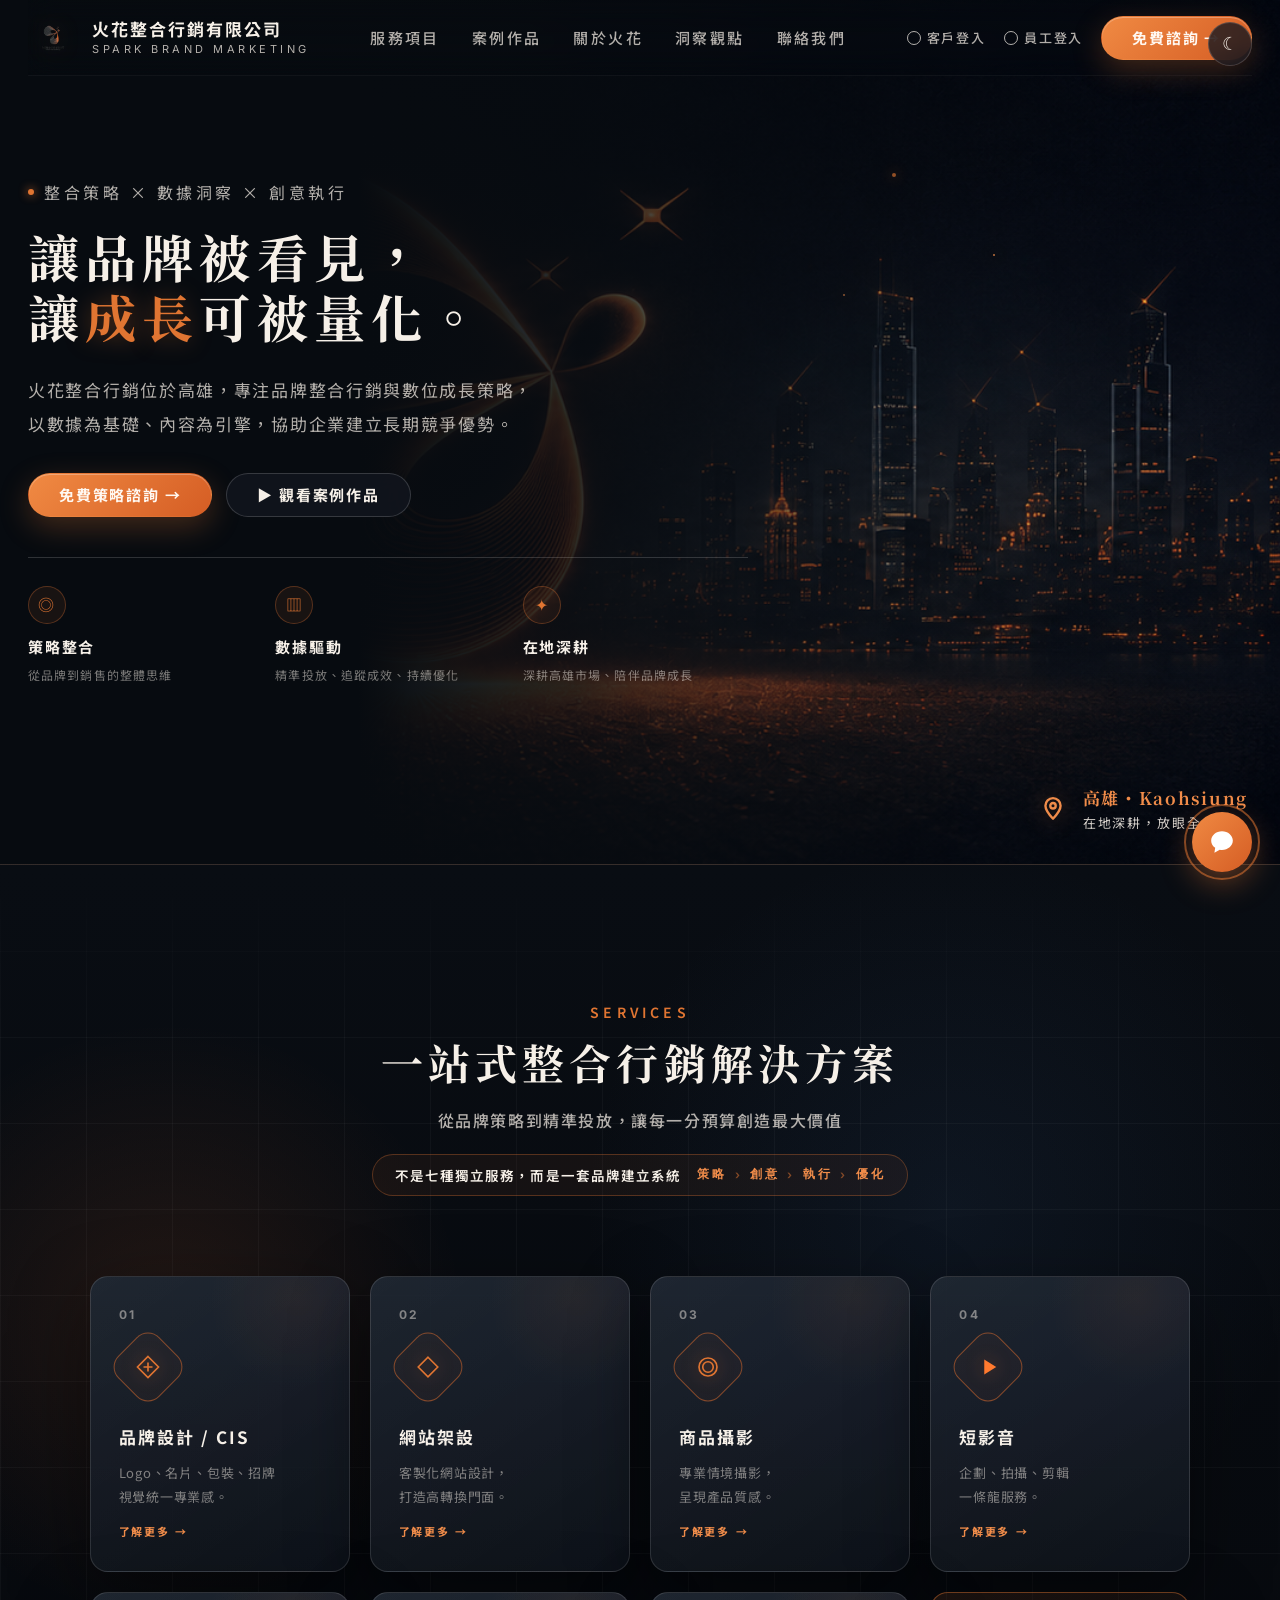
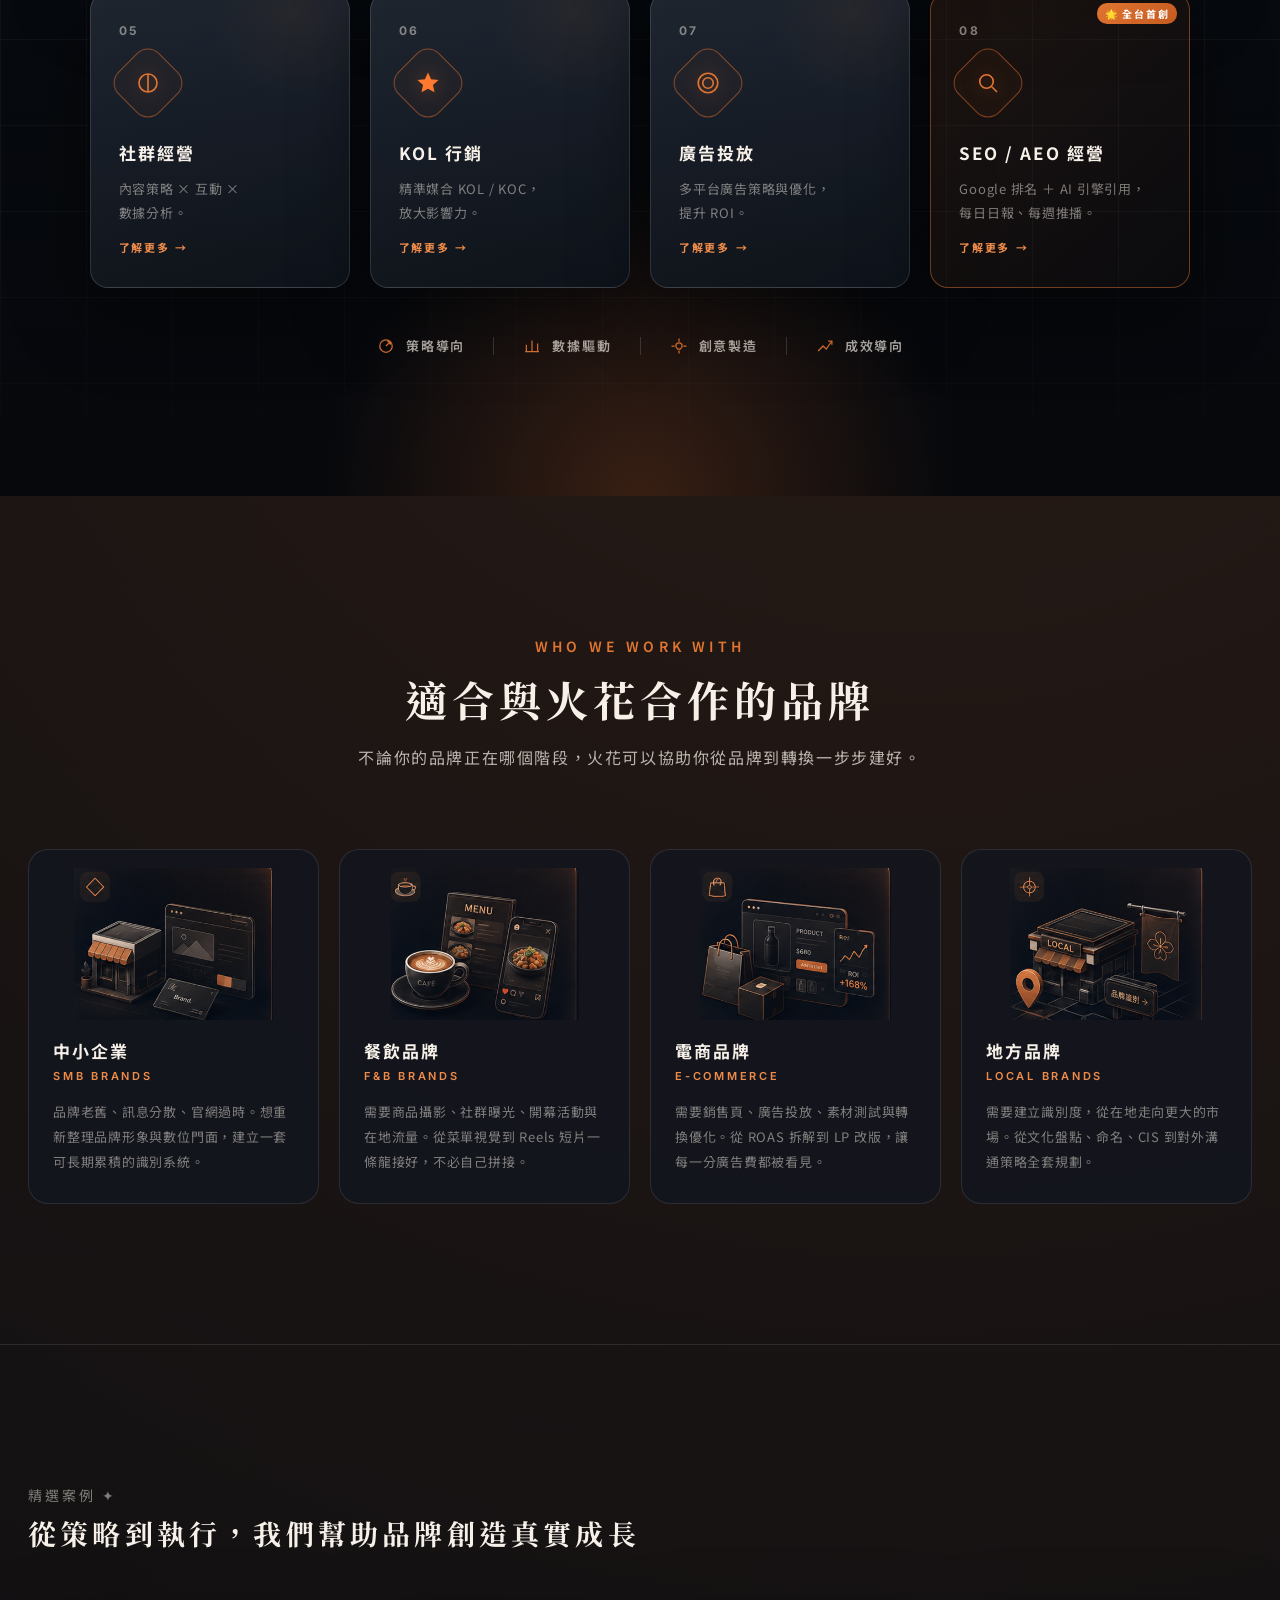
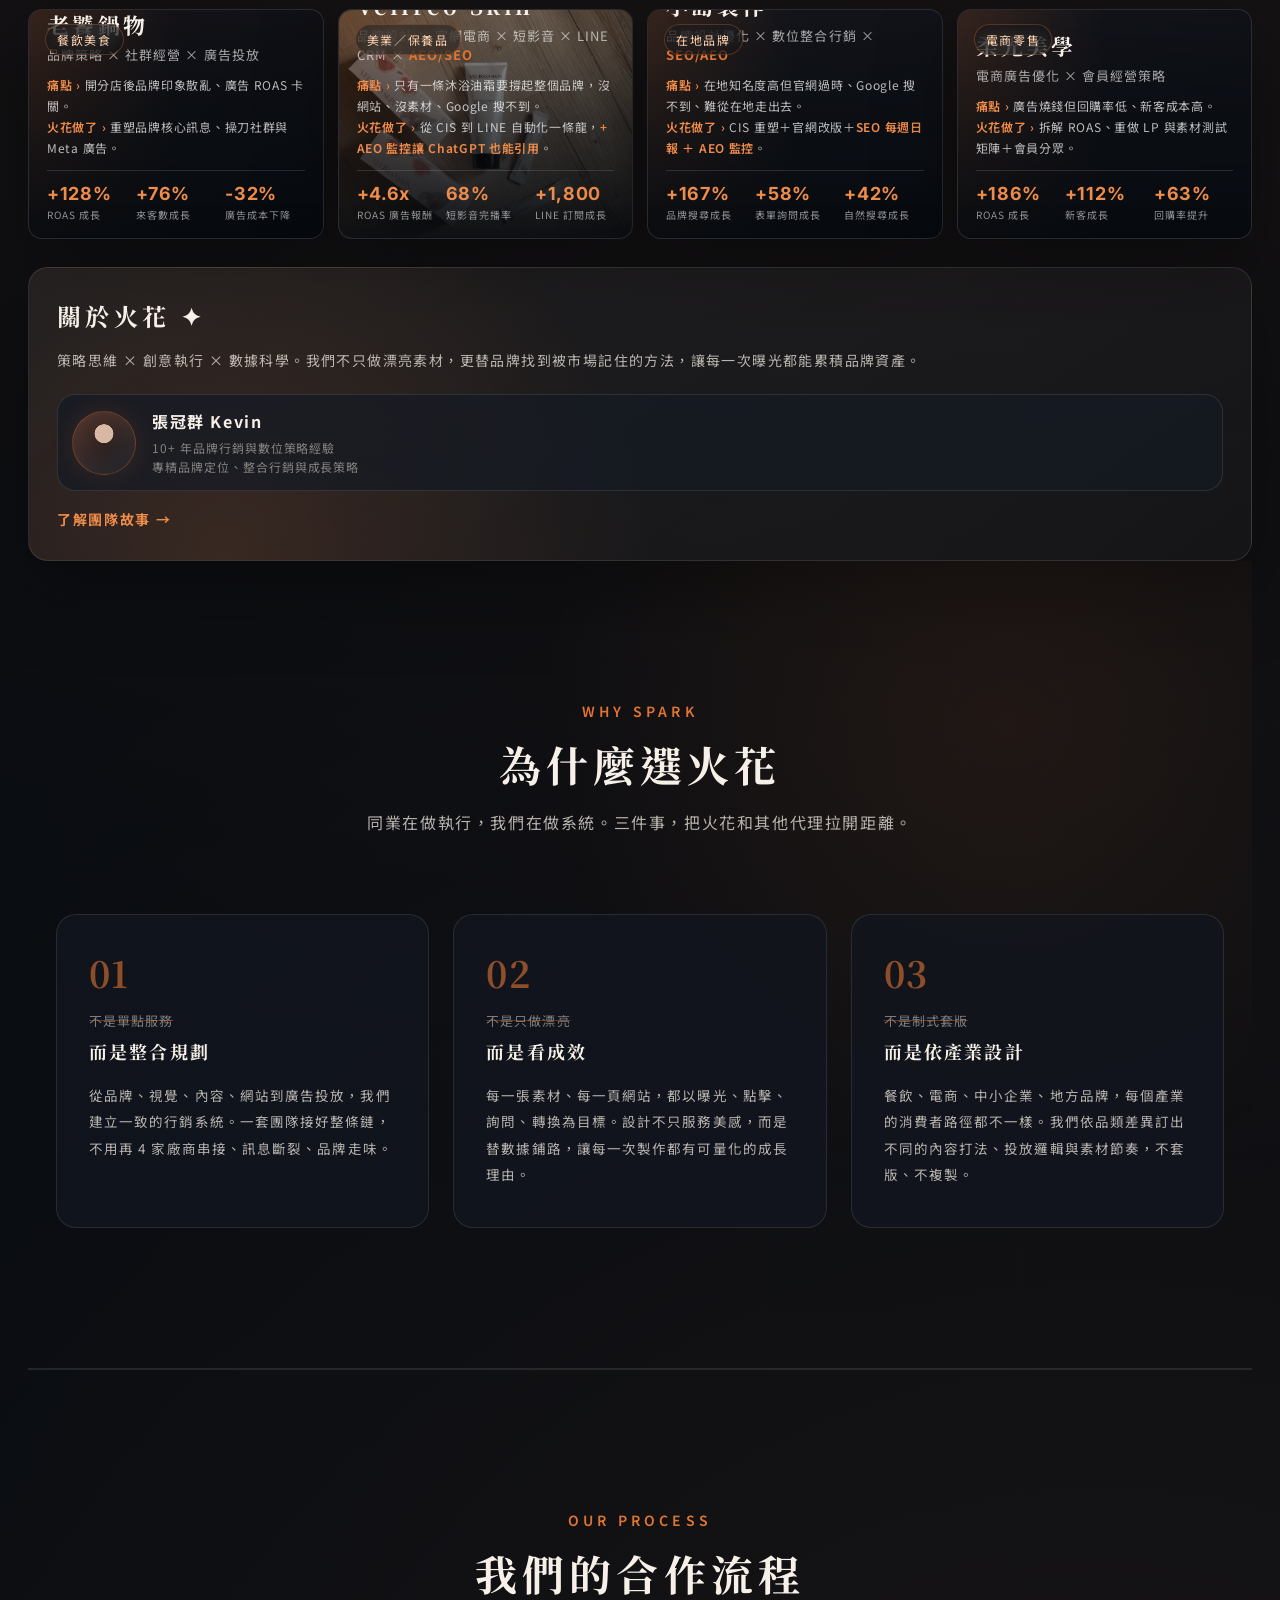
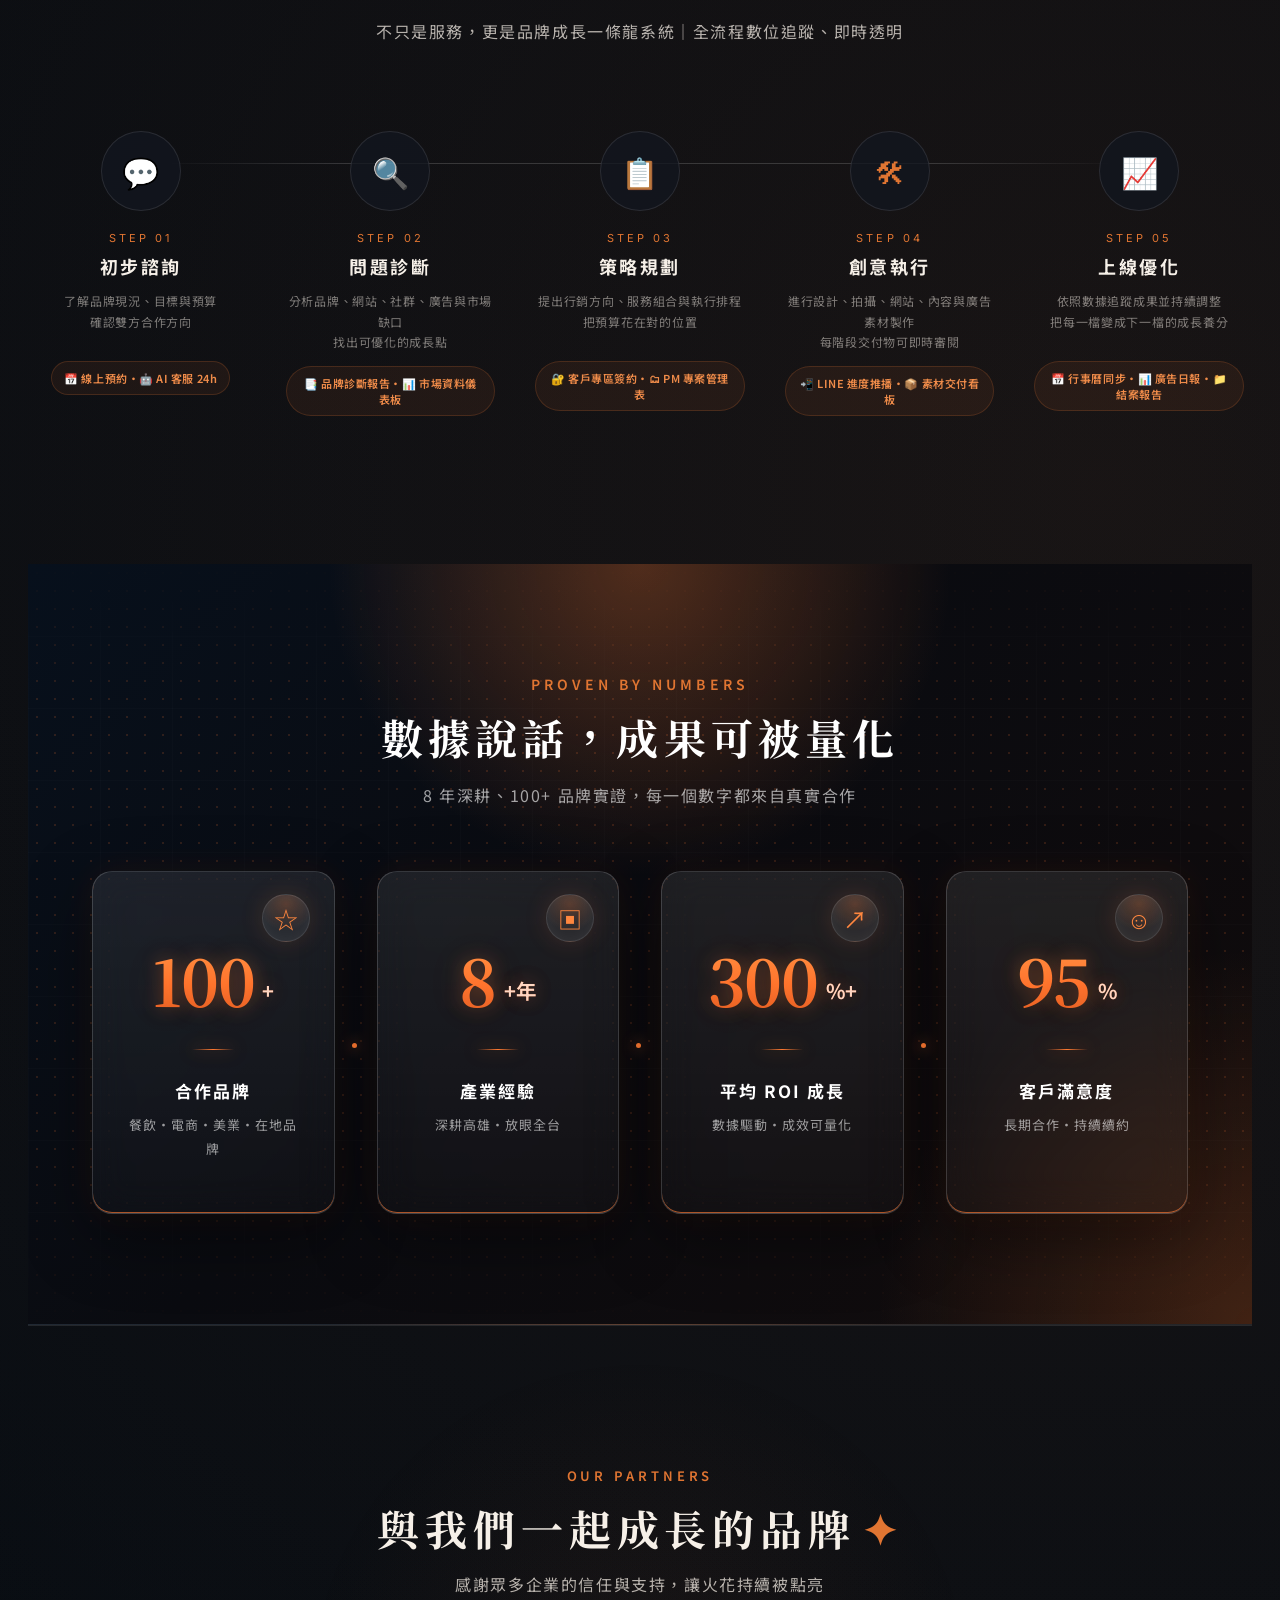
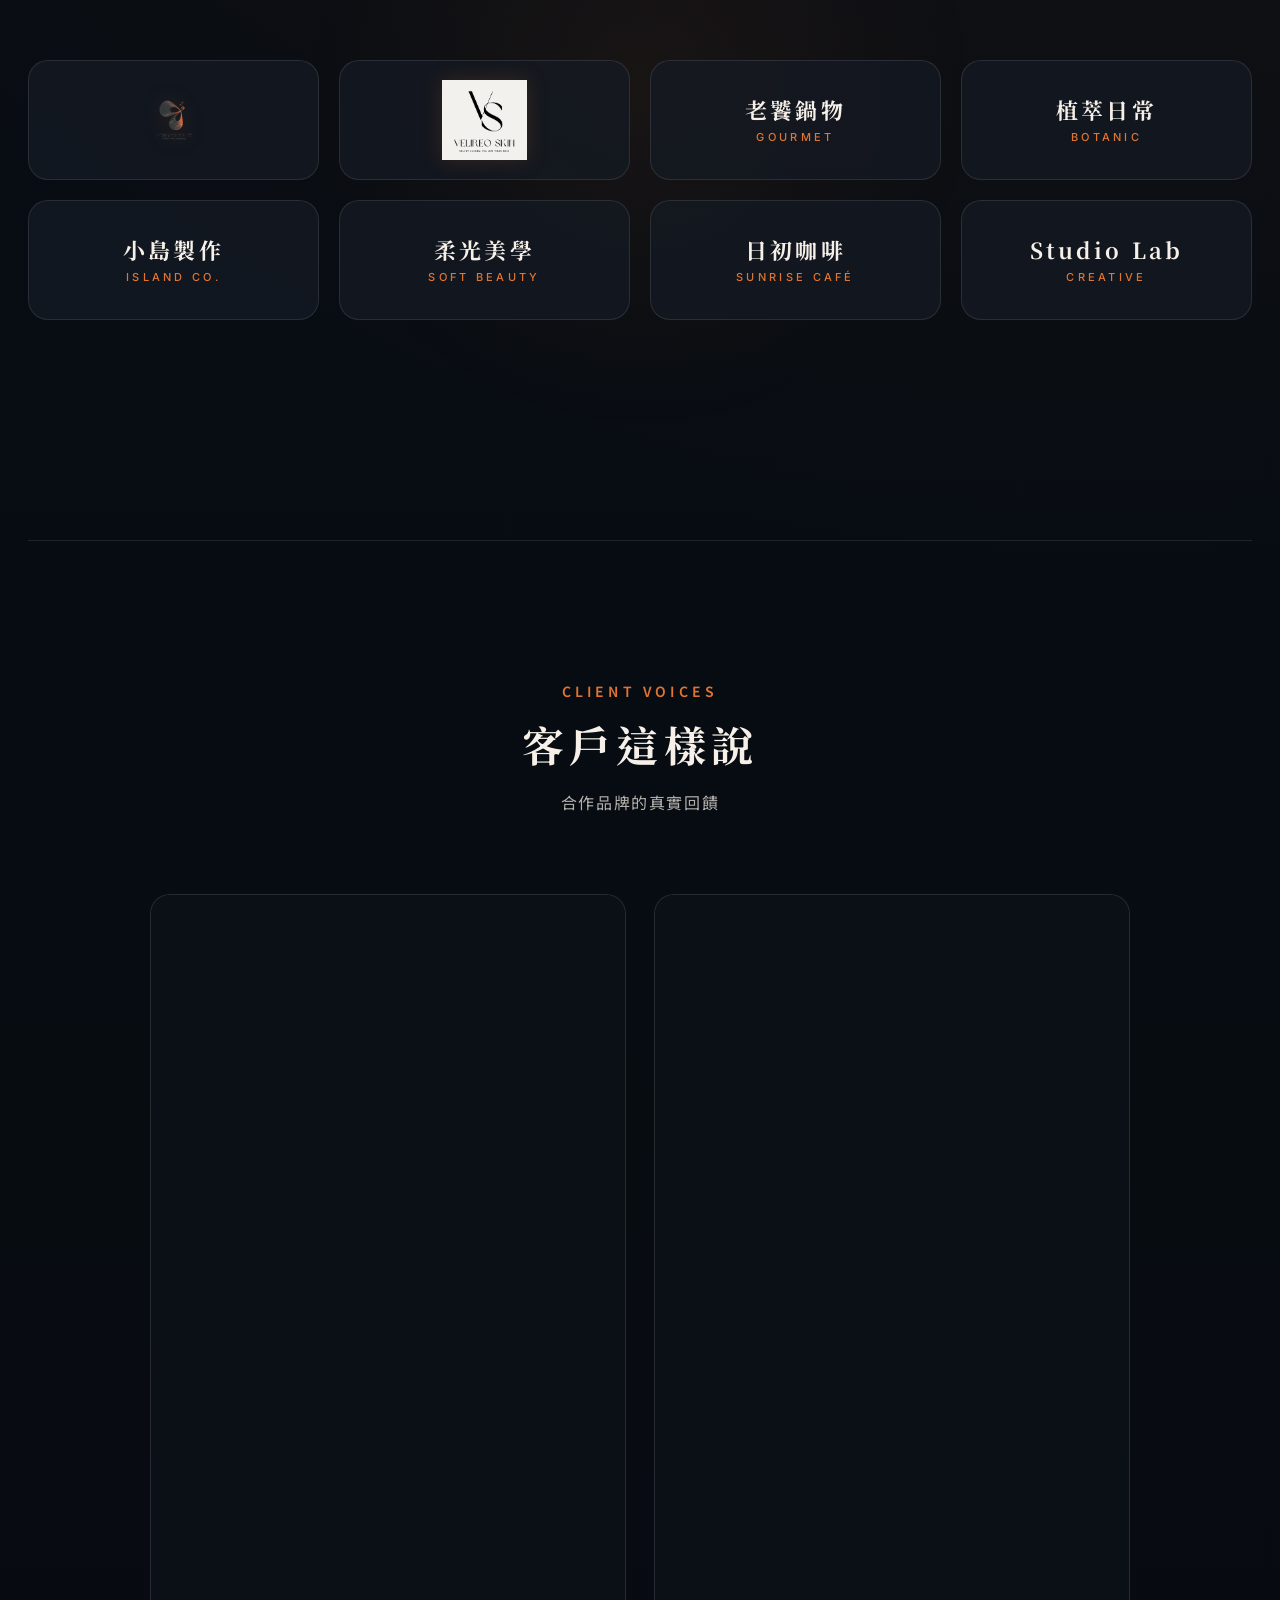
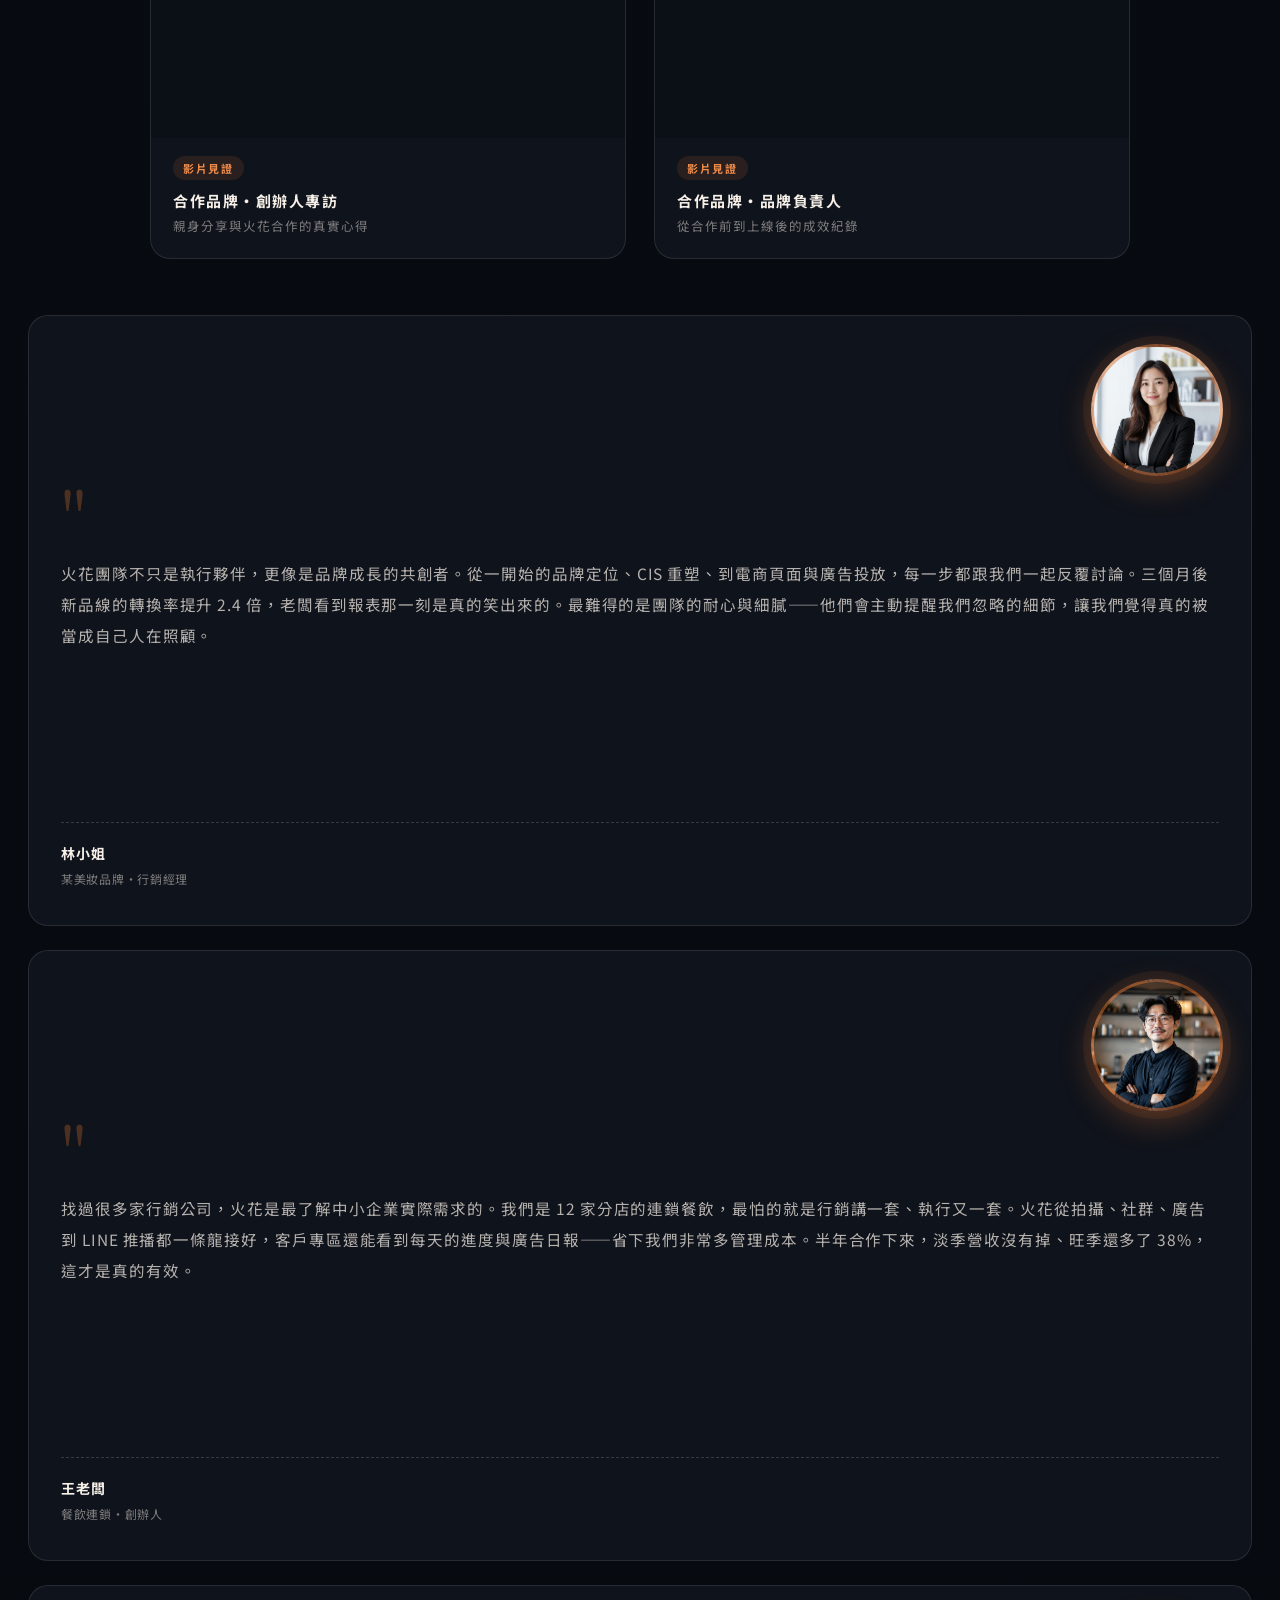
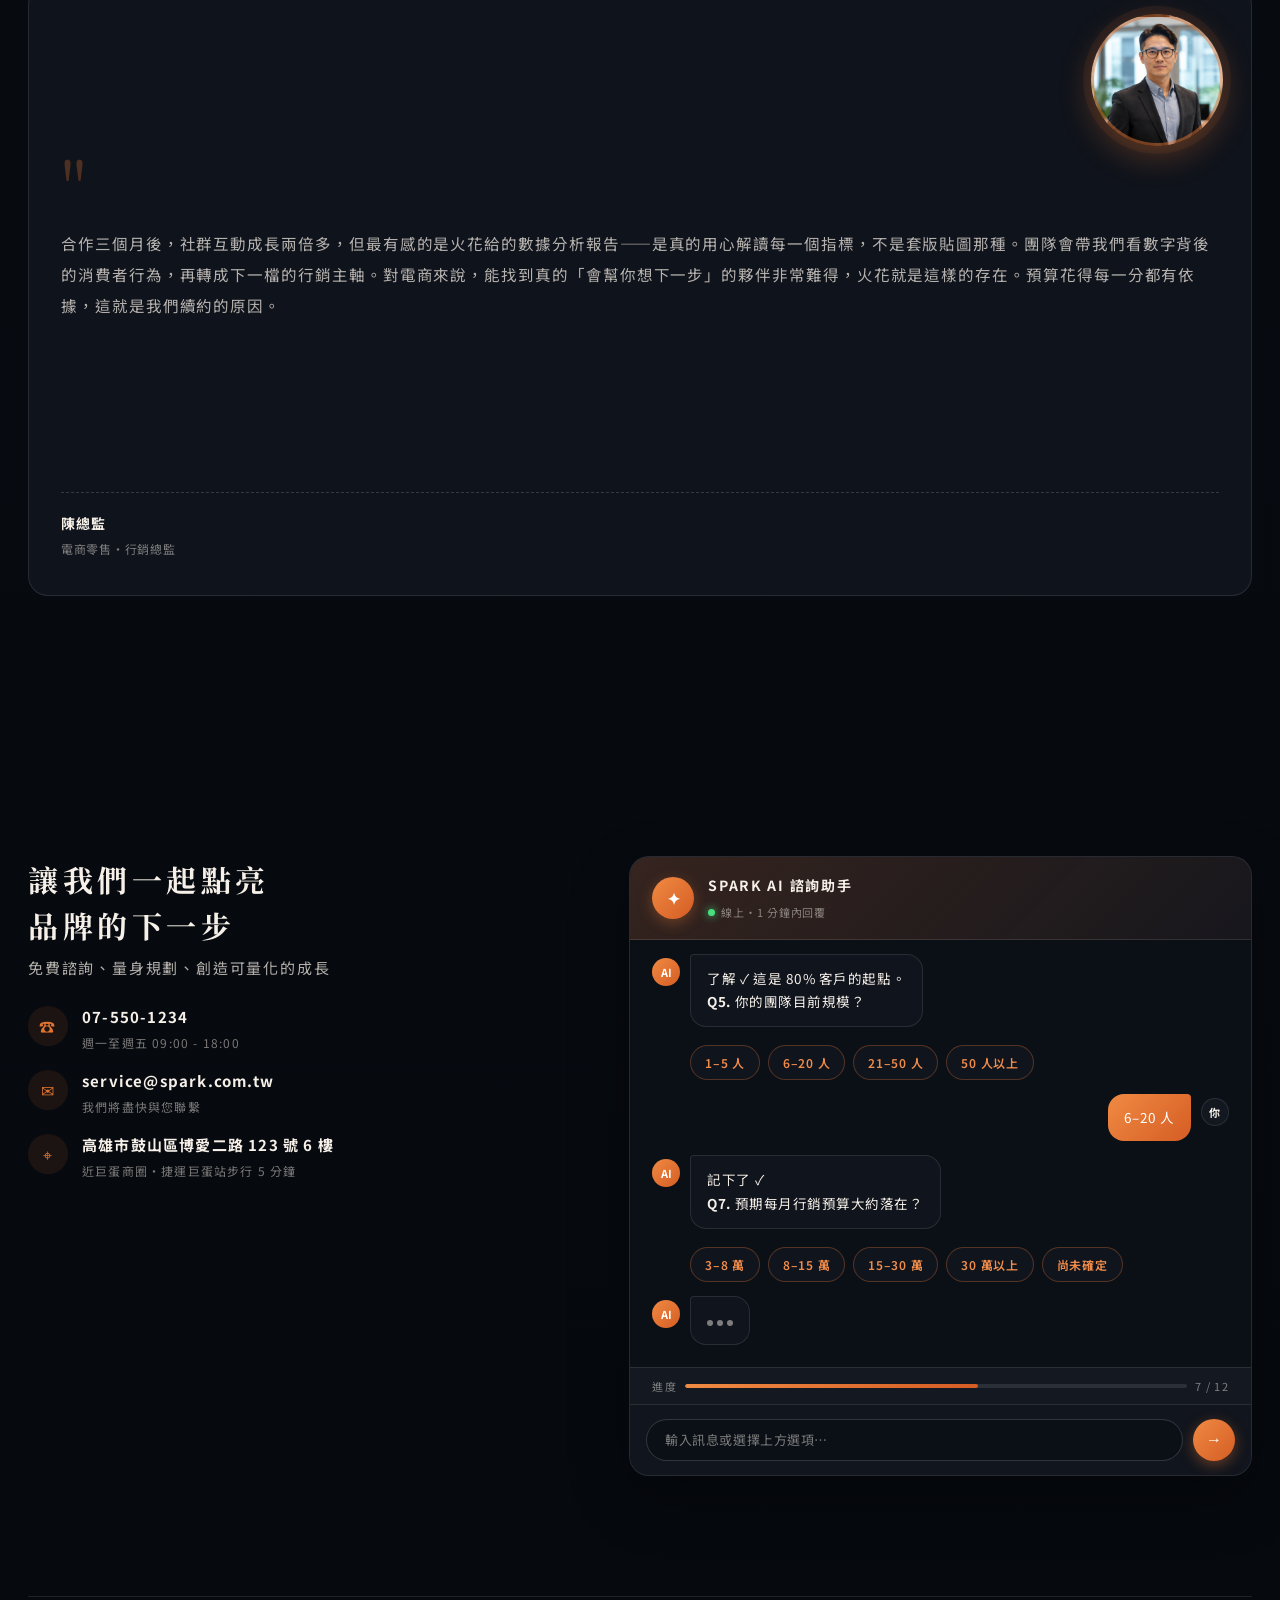
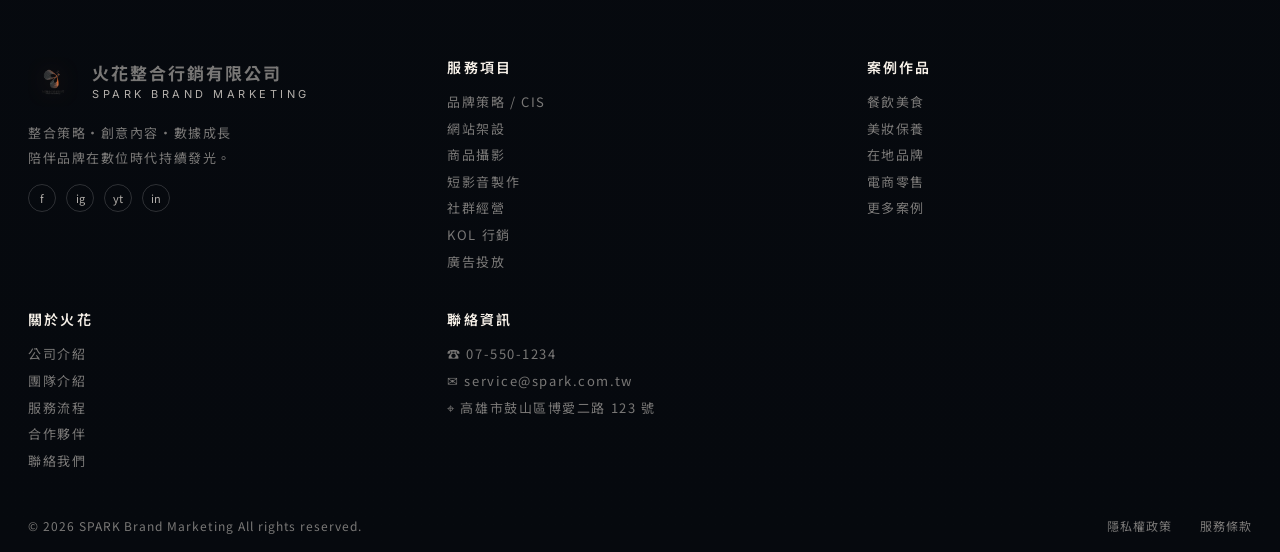
==== commit 119231d9: "feat(index): add 員工登入 link to admin.html next to 客戶登入" ====
--- a/index.html
+++ b/index.html
@@ -1837,6 +1837,7 @@
 
       <div class="header-cta">
         <a class="portal-link" href="portal.html">客戶登入</a>
+        <a class="portal-link" href="admin.html">員工登入</a>
         <a class="btn btn-primary" href="#contact">免費諮詢 →</a>
       </div>
     </header>
